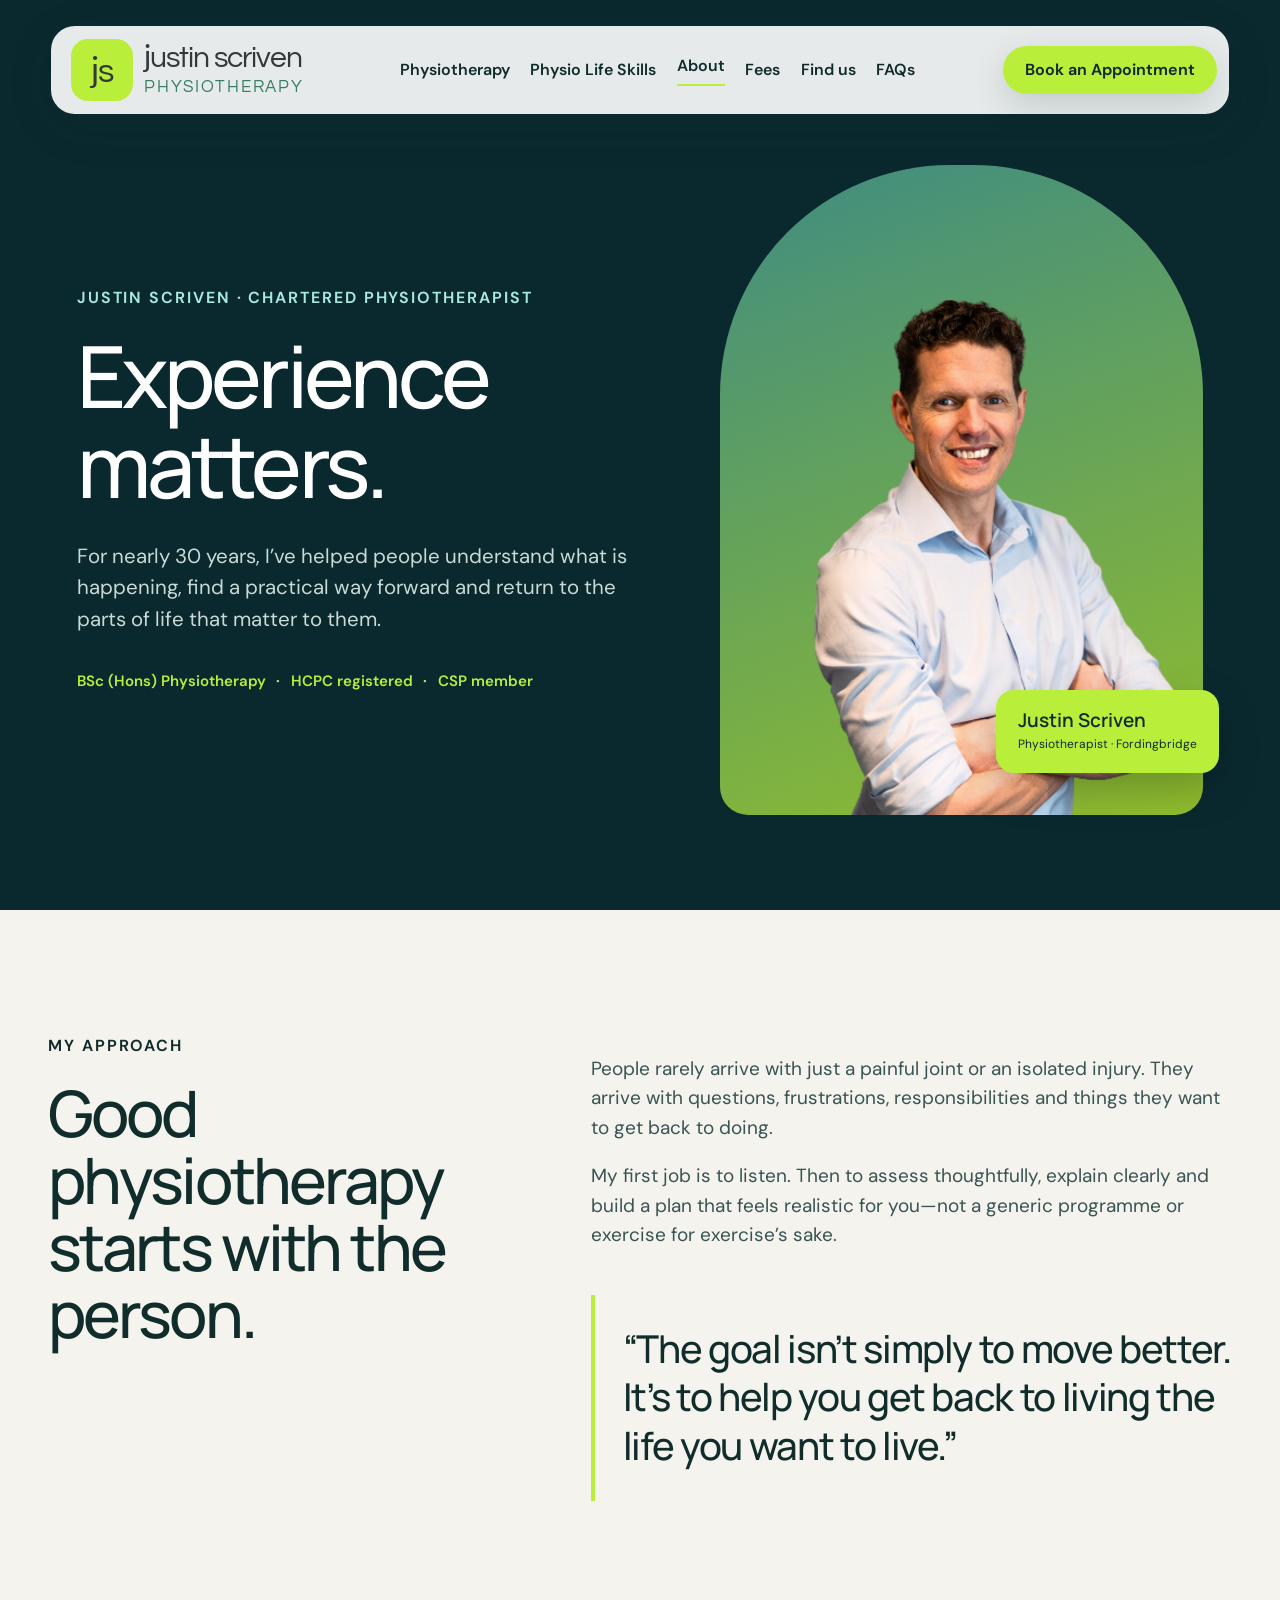
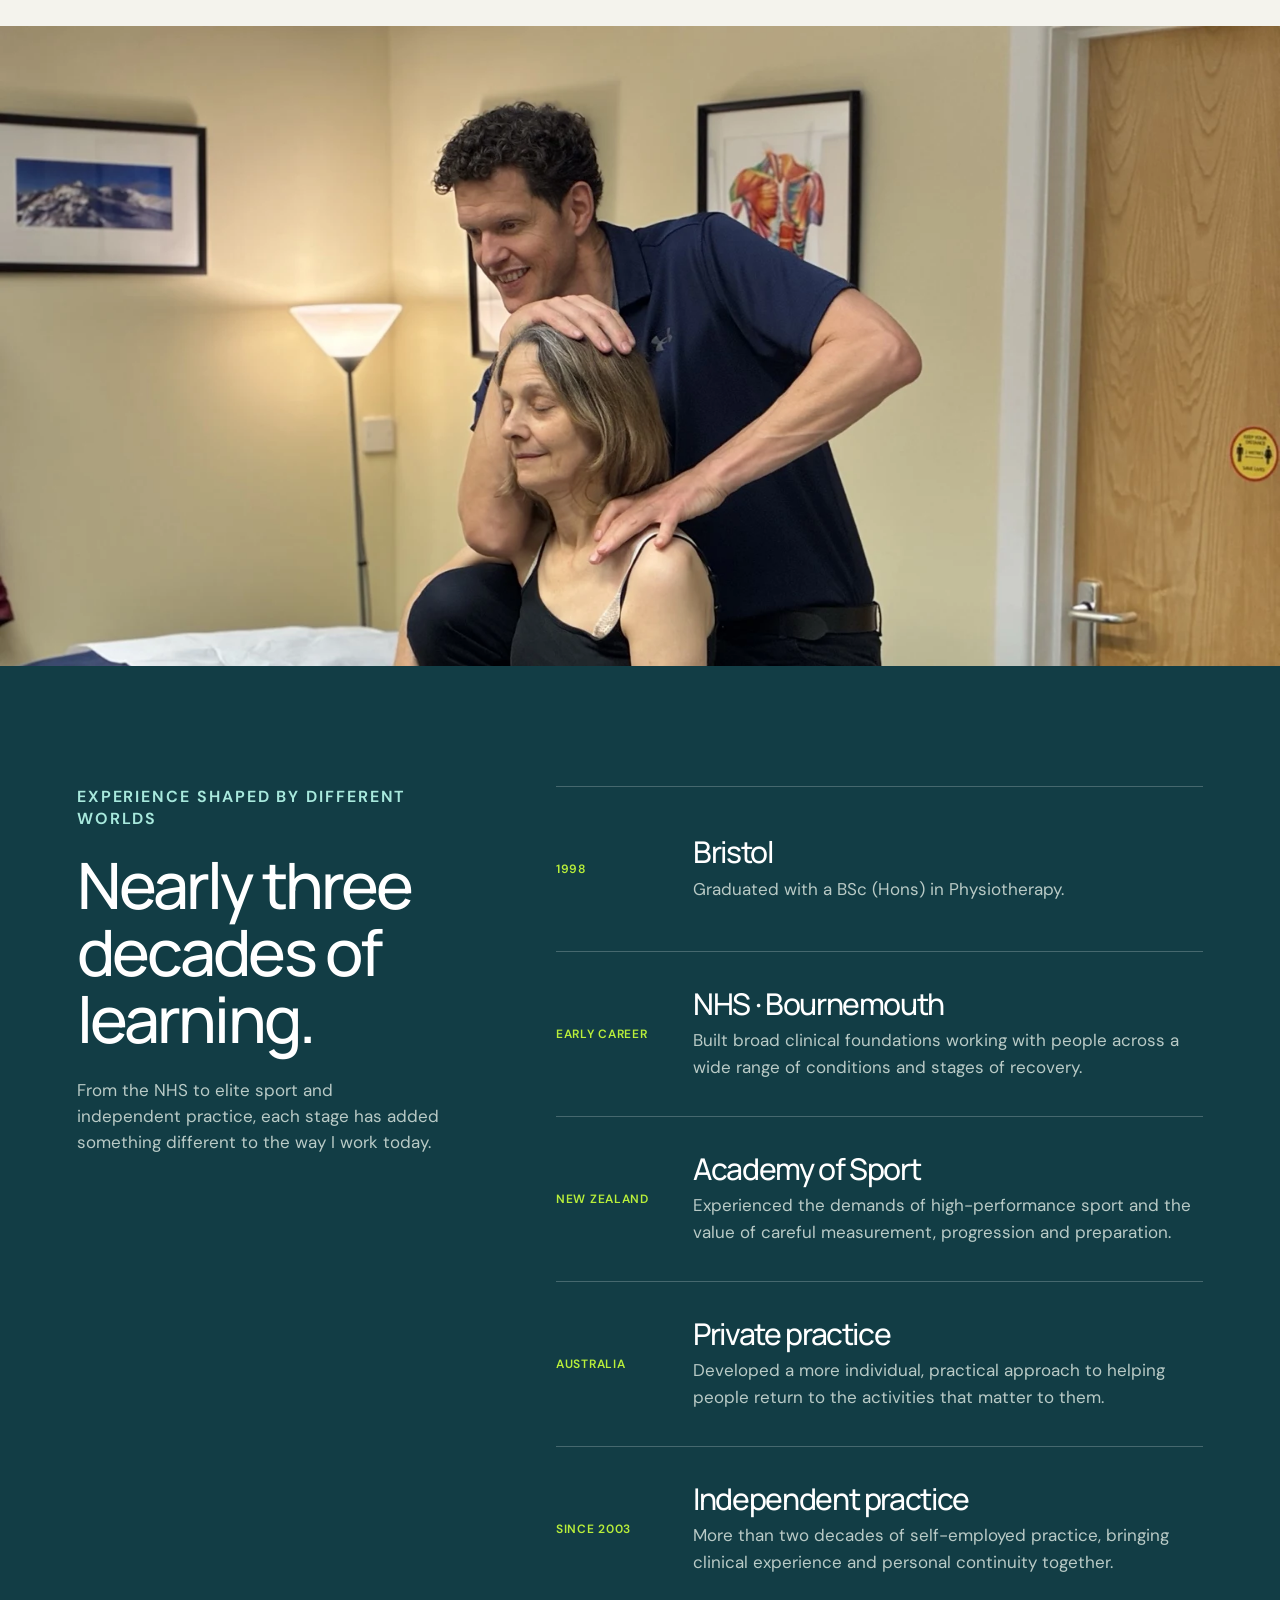
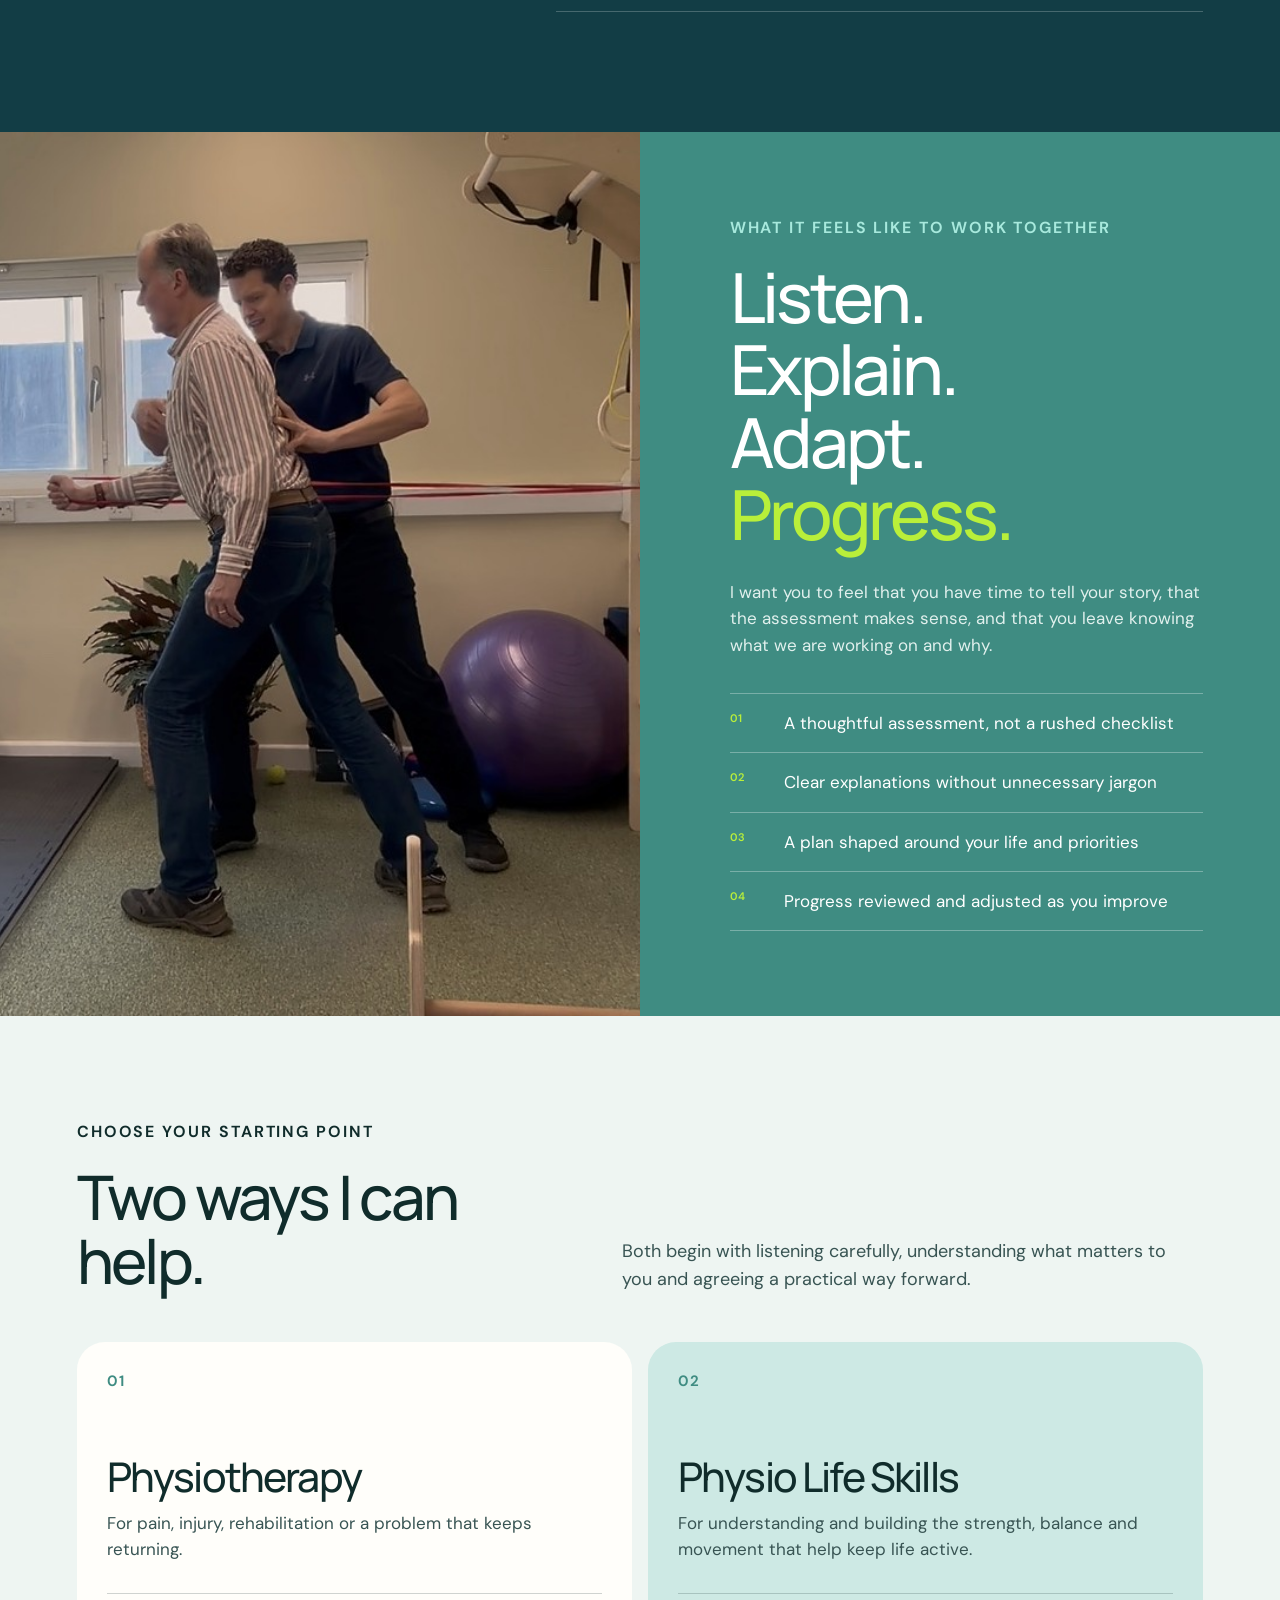
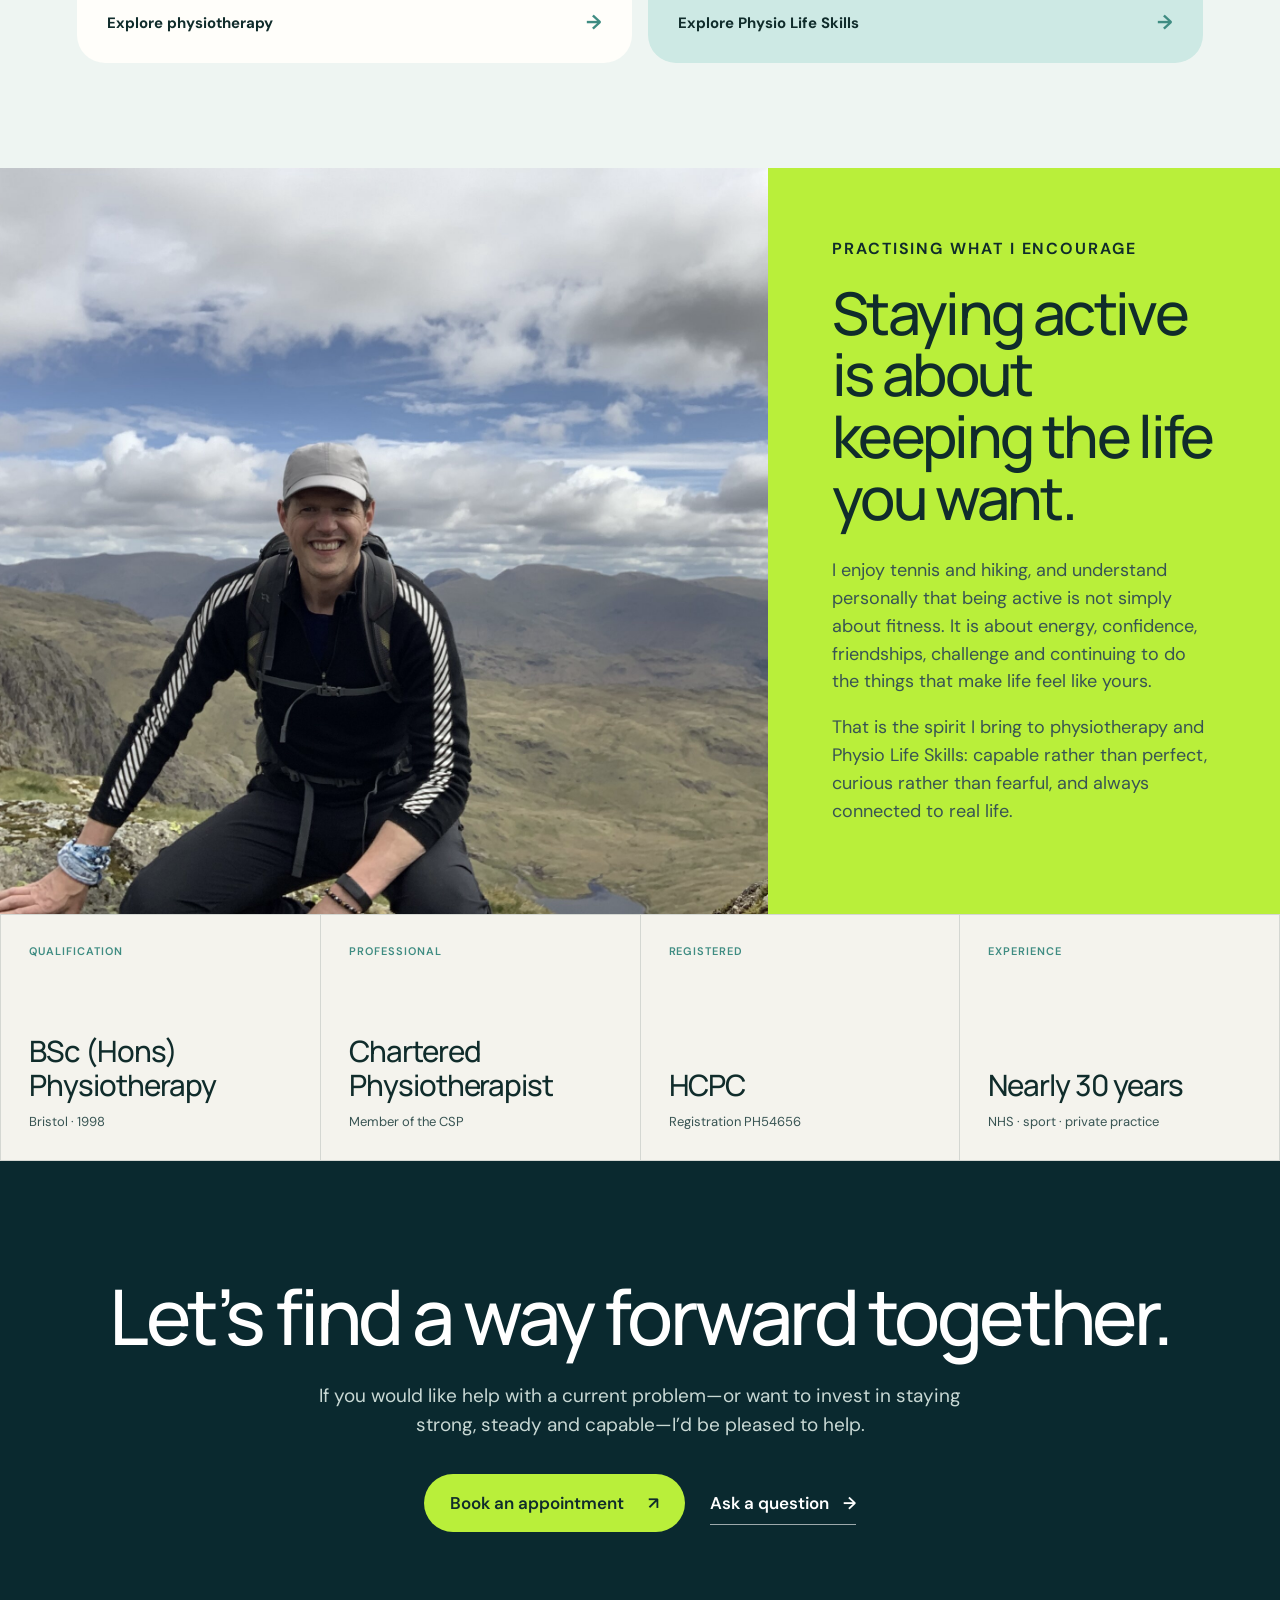
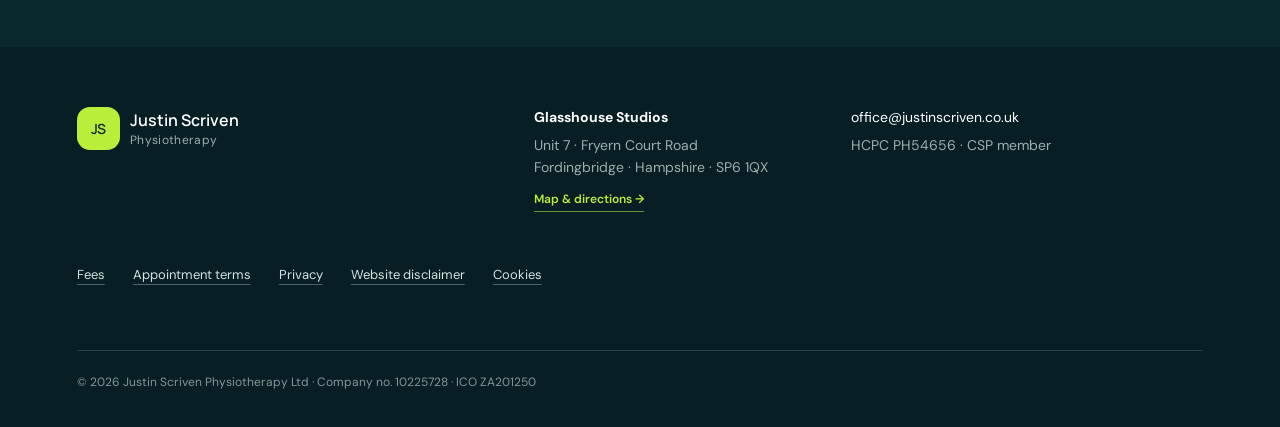
==== about.html @ 8c46541b "Import latest Justin Scriven Physiotherapy website" ====
<!doctype html>
<html lang="en-GB">
<head>
  <meta charset="utf-8">
  <meta name="viewport" content="width=device-width, initial-scale=1">
  <meta name="description" content="Meet Justin Scriven, Chartered Physiotherapist in Fordingbridge. Nearly 30 years of experience across the NHS, elite sport and private practice.">
  <title>About Justin | Justin Scriven Physiotherapy</title>
  <link rel="preconnect" href="https://fonts.googleapis.com">
  <link rel="preconnect" href="https://fonts.gstatic.com" crossorigin>
  <link href="https://fonts.googleapis.com/css2?family=DM+Sans:wght@400;500;600&family=Manrope:wght@400;500;600&display=swap" rel="stylesheet">
  <link rel="stylesheet" href="styles.css">
<link href="https://fonts.googleapis.com/css2?family=Questrial&display=swap" rel="stylesheet">
<link href="https://fonts.googleapis.com/css2?family=Lato:wght@400&display=swap" rel="stylesheet">
</head>
<body class="inner-page about-page">
  <a class="skip" href="#main">Skip to main content</a>

  <header class="site-header">
    <nav class="nav-shell" aria-label="Main navigation">
      <a class="brand" href="index.html" aria-label="Justin Scriven Physiotherapy home">
        <span class="brand-mark" aria-hidden="true"><span class="brand-initials"><span class="brand-hook-j">j</span>s</span></span>
        <span><strong><span class="brand-hook-j">j</span>ustin scriven</strong><small>PHYSIOTHERAPY</small></span>
      </a>
      <a class="compact-book" href="https://justin-scriven-physiotherapy-limited.uk1.cliniko.com/bookings#service" target="_blank" rel="noopener">Book</a>
      <button class="menu-button" aria-expanded="false" aria-controls="main-menu">Menu</button>
      <div class="nav-links" id="main-menu">
        <a href="physiotherapy.html">Physiotherapy</a>
        <a href="physio-life-skills.html">Physio Life Skills</a>
        <a class="active" href="about.html" aria-current="page">About</a>
        <a href="fees.html">Fees</a>
        <a href="directions.html">Find us</a>
        <a href="faqs.html">FAQs</a>
      </div>
      <a class="header-book" href="https://justin-scriven-physiotherapy-limited.uk1.cliniko.com/bookings#service" target="_blank" rel="noopener">Book an Appointment</a>
    </nav>
  </header>

  <main id="main">
    <section class="about-hero">
      <div class="about-hero-copy">
        <p class="eyebrow light">Justin Scriven · Chartered Physiotherapist</p>
        <h1>Experience matters.</h1>
        <p class="intro">For nearly 30 years, I’ve helped people understand what is happening, find a practical way forward and return to the parts of life that matter to them.</p>
        <div class="about-hero-facts" aria-label="Professional credentials">
          <span>BSc (Hons) Physiotherapy</span>
          <span><b aria-hidden="true">·</b> HCPC registered</span>
          <span><b aria-hidden="true">·</b> CSP member</span>
        </div>
      </div>
      <figure class="about-portrait">
        <img src="assets/justin.png" alt="Justin Scriven, Chartered Physiotherapist">
        <figcaption><strong>Justin Scriven</strong><span>Physiotherapist · Fordingbridge</span></figcaption>
      </figure>
    </section>

    <section class="about-belief">
      <div>
        <p class="eyebrow">My approach</p>
        <h2>Good physiotherapy starts with the person.</h2>
      </div>
      <div class="about-belief-copy">
        <p>People rarely arrive with just a painful joint or an isolated injury. They arrive with questions, frustrations, responsibilities and things they want to get back to doing.</p>
        <p>My first job is to listen. Then to assess thoughtfully, explain clearly and build a plan that feels realistic for you—not a generic programme or exercise for exercise’s sake.</p>
        <blockquote>“The goal isn’t simply to move better. It’s to help you get back to living the life you want to live.”</blockquote>
      </div>
    </section>

    <figure class="about-assessment-photo">
      <picture>
        <source media="(max-width: 700px)" srcset="assets/about-neck-assessment.webp" width="1536" height="1152">
        <img src="assets/about-neck-assessment.webp" width="1536" height="1152" loading="lazy" alt="Justin assessing a seated patient’s neck and shoulder">
      </picture>
    </figure>

    <section class="career-section" aria-labelledby="career-heading">
      <div class="career-heading">
        <p class="eyebrow light">Experience shaped by different worlds</p>
        <h2 id="career-heading">Nearly three decades of learning.</h2>
        <p>From the NHS to elite sport and independent practice, each stage has added something different to the way I work today.</p>
      </div>
      <ol class="career-timeline">
        <li><span>1998</span><div><h3>Bristol</h3><p>Graduated with a BSc (Hons) in Physiotherapy.</p></div></li>
        <li><span>Early career</span><div><h3>NHS · Bournemouth</h3><p>Built broad clinical foundations working with people across a wide range of conditions and stages of recovery.</p></div></li>
        <li><span>New Zealand</span><div><h3>Academy of Sport</h3><p>Experienced the demands of high-performance sport and the value of careful measurement, progression and preparation.</p></div></li>
        <li><span>Australia</span><div><h3>Private practice</h3><p>Developed a more individual, practical approach to helping people return to the activities that matter to them.</p></div></li>
        <li><span>Since 2003</span><div><h3>Independent practice</h3><p>More than two decades of self-employed practice, bringing clinical experience and personal continuity together.</p></div></li>
      </ol>
    </section>

    <section class="about-working">
      <figure><img src="assets/about-guided-rehabilitation.jpg" width="740" height="750" alt="Justin guiding a patient through a resistance band exercise in the clinic" loading="lazy"></figure>
      <div class="about-working-copy">
        <p class="eyebrow light">What it feels like to work together</p>
        <h2>Listen.<br>Explain.<br>Adapt.<br><em>Progress.</em></h2>
        <p>I want you to feel that you have time to tell your story, that the assessment makes sense, and that you leave knowing what we are working on and why.</p>
        <ul>
          <li><span>01</span>A thoughtful assessment, not a rushed checklist</li>
          <li><span>02</span>Clear explanations without unnecessary jargon</li>
          <li><span>03</span>A plan shaped around your life and priorities</li>
          <li><span>04</span>Progress reviewed and adjusted as you improve</li>
        </ul>
      </div>
    </section>

    <section class="about-services" aria-labelledby="about-services-heading">
      <div class="about-services-heading">
        <p class="eyebrow">Choose your starting point</p>
        <h2 id="about-services-heading">Two ways I can help.</h2>
        <p>Both begin with listening carefully, understanding what matters to you and agreeing a practical way forward.</p>
      </div>
      <div class="about-service-grid">
        <a class="about-service-card about-service-physio" href="physiotherapy.html">
          <span class="about-service-number">01</span>
          <div>
            <h3>Physiotherapy</h3>
            <p>For pain, injury, rehabilitation or a problem that keeps returning.</p>
          </div>
          <strong>Explore physiotherapy <span>→</span></strong>
        </a>
        <a class="about-service-card about-service-life" href="physio-life-skills.html">
          <span class="about-service-number">02</span>
          <div>
            <h3>Physio Life Skills</h3>
            <p>For understanding and building the strength, balance and movement that help keep life active.</p>
          </div>
          <strong>Explore Physio Life Skills <span>→</span></strong>
        </a>
      </div>
    </section>


    <section class="about-active">
      <figure>
        <img src="assets/justin-hiking.jpg" alt="Justin Scriven smiling during a mountain walk" loading="lazy">
      </figure>
      <div class="about-active-copy">
        <p class="eyebrow">Practising what I encourage</p>
        <h2>Staying active is about keeping the life you want.</h2>
        <p>I enjoy tennis and hiking, and understand personally that being active is not simply about fitness. It is about energy, confidence, friendships, challenge and continuing to do the things that make life feel like yours.</p>
        <p>That is the spirit I bring to physiotherapy and Physio Life Skills: capable rather than perfect, curious rather than fearful, and always connected to real life.</p>
      </div>
    </section>

    <section class="about-credentials" aria-label="Professional information">
      <div><span>Qualification</span><strong>BSc (Hons) Physiotherapy</strong><small>Bristol · 1998</small></div>
      <div><span>Professional</span><strong>Chartered Physiotherapist</strong><small>Member of the CSP</small></div>
      <div><span>Registered</span><strong>HCPC</strong><small>Registration PH54656</small></div>
      <div><span>Experience</span><strong>Nearly 30 years</strong><small>NHS · sport · private practice</small></div>
    </section>

    <section class="about-contact">
      <h2>Let’s find a way forward together.</h2>
      <p>If you would like help with a current problem—or want to invest in staying strong, steady and capable—I’d be pleased to help.</p>
      <div>
        <a class="button button-bright" href="https://justin-scriven-physiotherapy-limited.uk1.cliniko.com/bookings#service" target="_blank" rel="noopener">Book an appointment <span>↗</span></a>
        <a class="text-link light-link" href="mailto:office@justinscriven.co.uk?subject=Enquiry%20for%20Justin">Ask a question <span>→</span></a>
      </div>
    </section>
  </main>

  <footer>
    <a class="brand footer-brand" href="index.html"><span class="brand-mark">JS</span><span><strong>Justin Scriven</strong><small>Physiotherapy</small></span></a>
    <a class="footer-location" href="directions.html"><strong>Glasshouse Studios</strong><span>Unit 7 · Fryern Court Road<br>Fordingbridge · Hampshire · SP6 1QX</span><small>Map &amp; directions →</small></a>
    <div><a href="mailto:office@justinscriven.co.uk">office@justinscriven.co.uk</a><span>HCPC PH54656 · CSP member</span></div>
    <div class="footer-legal"><a href="fees.html">Fees</a><a href="legal.html#appointments">Appointment terms</a><a href="legal.html#privacy">Privacy</a><a href="legal.html#disclaimer">Website disclaimer</a><a href="legal.html#cookies">Cookies</a></div>
    <p>© 2026 Justin Scriven Physiotherapy Ltd · Company no. 10225728 · ICO ZA201250</p>
  </footer>

  <script src="script.js"></script>
</body>
</html>
---- styles.css ----
:root {
  --ink: #102c2b;
  --ink-soft: #385453;
  --navy: #123d45;
  --navy-deep: #0a292f;
  --paper: #f4f3ed;
  --white: #fffefa;
  --line: rgba(16,44,43,.14);
  --lime: #b9ef3a;
  --aqua: #a8e9dd;
  --blue: #93bddd;
  --orange: #f2a878;
  --radius: 30px;
}

/* Physio Life Skills profile */
.profile-feature{margin-top:clamp(3rem,7vw,6rem);padding:clamp(2rem,5vw,5rem);background:linear-gradient(135deg,#edf8f6 0%,#dcefeb 100%);display:grid;grid-template-columns:minmax(0,1.05fr) minmax(320px,.75fr);gap:clamp(2.5rem,7vw,7rem);align-items:center;overflow:hidden}.profile-feature-copy h3{font-family:Manrope,sans-serif;font-size:clamp(2.1rem,4.5vw,4rem);line-height:1.04;letter-spacing:-.045em;margin:.45rem 0 1.3rem;color:#173f47}.profile-feature-copy>p:not(.eyebrow){font-size:1.12rem;line-height:1.65;max-width:39rem}.profile-feature-facts{display:flex;flex-wrap:wrap;gap:.6rem;margin:1.6rem 0 .35rem}.profile-feature-facts span{font-size:.82rem;font-weight:600;color:#236965;background:rgba(255,255,255,.72);border:1px solid rgba(35,105,101,.2);border-radius:999px;padding:.5rem .75rem}.profile-feature .button{margin-top:1.3rem;background:#173f47;color:#fff}.sample-profile-wrap{position:relative;padding:1rem 1.5rem 2rem}.sample-profile-wrap:before{content:"";position:absolute;inset:8% -18% 10% 2%;background:#7cc6bf;border-radius:50%;opacity:.22;transform:rotate(-12deg)}.sample-profile{position:relative;background:#fff;box-shadow:0 25px 55px rgba(21,63,71,.2);padding:clamp(1.5rem,4vw,2.5rem);transform:rotate(2.25deg);border-top:8px solid #238b86;max-width:420px;margin:auto}.sample-profile header{display:flex;justify-content:space-between;align-items:center;color:#237872;font-size:.75rem;font-weight:600;letter-spacing:.08em;text-transform:uppercase}.sample-profile header small{background:#edf6f4;padding:.4rem .55rem;letter-spacing:.04em}.sample-name{font-family:Manrope,sans-serif;font-size:1rem!important;color:#de8c33;margin:2.3rem 0 .15rem!important;font-style:italic}.sample-profile h4{font-family:Manrope,sans-serif;color:#173f47;font-size:clamp(1.9rem,3.4vw,2.75rem);line-height:1.05;letter-spacing:-.04em;margin:0 0 2.2rem}.sample-scores{display:grid;gap:1.05rem}.sample-scores>div{display:grid;grid-template-columns:78px 1fr 34px;align-items:center;gap:.75rem;font-size:.84rem;color:#355e64}.sample-scores i{display:block;height:8px;background:#e1ebe9}.sample-scores b{display:block;height:100%;background:#2a8e89}.sample-scores strong{text-align:right}.sample-profile footer{border-top:1px solid #d5e1df;margin-top:2.2rem;padding-top:1.25rem;display:flex;justify-content:space-between;align-items:end;gap:1rem}.sample-profile footer small{color:#61777b}.sample-profile footer strong{font-family:Manrope,sans-serif;color:#21827e;font-size:1.5rem}.sample-profile-caption{position:relative;display:block;text-align:center;font-size:.78rem;color:#4d7074;margin-top:1.5rem}
.profile-page{margin:0;background:#f6f5f0;color:#173f47;font-family:"DM Sans",sans-serif;min-height:100vh}.profile-header{min-height:82px;padding:0 clamp(1rem,4vw,4rem);display:flex;align-items:center;justify-content:space-between;border-bottom:1px solid rgba(23,63,71,.15);background:#fff}.profile-exit{color:#365f65;text-decoration:none;font-weight:600}.profile-shell{width:min(1040px,calc(100% - 2rem));margin:clamp(1.5rem,5vw,4.5rem) auto}.profile-panel{display:none;min-height:620px;background:#fff;padding:clamp(1.5rem,5vw,4.75rem);box-shadow:0 18px 55px rgba(18,59,66,.09);border-radius:2px}.profile-panel.is-active{display:block}.profile-panel h1,.profile-panel h2{font-family:Manrope,sans-serif;font-weight:500;letter-spacing:-.035em;line-height:1.12;max-width:850px}.profile-panel h1{font-size:clamp(2.2rem,5vw,4.6rem);margin:.6rem 0 1.5rem}.profile-panel h2{font-size:clamp(1.8rem,4vw,3.15rem);margin:.6rem 0 1.5rem}.profile-panel p{font-size:1.08rem;line-height:1.7;max-width:760px}.profile-lead{font-size:clamp(1.12rem,2vw,1.4rem)!important}.profile-domain-row{display:flex;flex-wrap:wrap;gap:.65rem;margin:2rem 0}.profile-domain-row span{background:#e3f2f0;color:#166c69;padding:.65rem 1rem;border-radius:999px;font-weight:600}.profile-primary,.profile-secondary,.profile-back,.profile-restart{font:inherit;border:0;cursor:pointer;text-decoration:none;display:inline-flex;align-items:center;justify-content:center;gap:1rem}.profile-primary{background:#1f8582;color:#fff;padding:1rem 1.3rem;font-weight:600;margin-top:1.4rem}.profile-primary:hover,.profile-primary:focus{background:#145f5d}.profile-panel>small{display:block;margin-top:.9rem;color:#567278}.profile-kicker{font-size:.82rem!important;letter-spacing:.12em;text-transform:uppercase;font-weight:600;color:#27817f}.profile-actions{display:flex;gap:1rem;align-items:center;margin-top:1.25rem}.profile-back,.profile-restart{background:transparent;color:#24575f;text-decoration:underline;padding:.75rem 0}.profile-note{font-size:.86rem!important;color:#5a7074}.safety-options{display:grid;gap:.75rem;margin:2rem 0;max-width:850px}.safety-options label,.consent-line{display:flex!important;gap:.8rem;align-items:flex-start;padding:1rem;border:1px solid #b9ccca;background:#fbfdfd;cursor:pointer}.safety-options input,.consent-line input{width:1.25rem;height:1.25rem;flex:0 0 auto;accent-color:#1f8582}.safety-options.needs-choice{outline:3px solid #bd4d4d;outline-offset:4px}.profile-progress{margin-bottom:clamp(2rem,6vw,5rem);color:#426970}.profile-progress>div{height:5px;background:#dbe8e6;margin-top:.65rem}.profile-progress i{display:block;height:100%;background:#238c88;transition:width .25s ease}.answer-list{display:grid;grid-template-columns:repeat(3,1fr);gap:1rem;margin:2.4rem 0}.answer-list button{min-height:125px;border:1px solid #9bbfbc;background:#edf7f5;color:#173f47;padding:1.25rem;font:600 1.02rem/1.4 "DM Sans",sans-serif;cursor:pointer;text-align:left}.answer-list button:hover,.answer-list button:focus,.answer-list button.selected{background:#1f8582;color:#fff}.answer-list button span{display:block;font-size:.75rem;letter-spacing:.12em;margin-bottom:.7rem;opacity:.7}.profile-form{max-width:680px}.profile-form>label:not(.consent-line){display:grid;gap:.45rem;font-weight:600;margin:1.15rem 0}.profile-form input:not([type="checkbox"]){font:inherit;padding:.9rem;border:1px solid #91aaa8;background:#fff;min-height:48px}.consent-line{font-weight:400;margin:1.4rem 0}.consent-line em{display:block;color:#5b7074}.result-panel h1 em{color:#1d817e;font-style:normal}.profile-bars{display:grid;grid-template-columns:repeat(3,1fr);gap:1rem;margin:2.5rem 0}.profile-bars>div{border:1px solid #c3d4d2;padding:1.25rem}.profile-bars header{display:flex;justify-content:space-between;gap:1rem}.score-track{height:9px;background:#dfe9e7;margin:1rem 0}.score-track i{height:100%;display:block;background:#218783}.profile-bars small{color:#536d72}.result-recommendation{background:#153f47;color:#fff;padding:clamp(1.5rem,4vw,3rem);margin:2.5rem 0}.result-recommendation .profile-kicker{color:#83d1ca}.result-recommendation h2{margin:.4rem 0 1rem}.result-actions{display:flex;flex-wrap:wrap;gap:1rem}.profile-secondary{color:#fff;border:1px solid #8bc2bd;padding:1rem 1.3rem;margin-top:1.4rem}.secondary-result{border-left:5px solid #e1a436;background:#fff8e9;padding:1.4rem 1.6rem;margin:2rem 0}.secondary-result h3{font-size:1.6rem;margin:.35rem 0}.profile-followup{display:grid;grid-template-columns:1fr 1fr;gap:1px;margin:2.5rem 0;background:#b9d0cd;border:1px solid #b9d0cd}.profile-followup>div{padding:clamp(1.5rem,4vw,3rem);background:#f4f8f7}.profile-followup .profile-email-choice{background:#e3f2f0}.profile-followup h2{font-size:clamp(1.7rem,3vw,2.5rem);margin:.35rem 0 1rem}.profile-followup p{font-size:1rem}.profile-followup small{display:block;margin-top:.8rem;color:#536d72}.profile-followup .profile-primary{width:auto}.profile-method{border-top:1px solid #c7d5d3;border-bottom:1px solid #c7d5d3;padding:1.1rem 0;margin:2.5rem 0}.profile-method summary{font-weight:600;cursor:pointer;font-size:1.05rem}.profile-disclaimer{font-size:.88rem!important;color:#5b6f72}.profile-footer{display:flex;justify-content:center;flex-wrap:wrap;gap:1.5rem;padding:1.5rem;color:#536d72}.profile-footer a{color:inherit}
.profile-book-wrap{padding:0 0 1rem}.profile-book-wrap:before{inset:14% -10% 2% 4%;opacity:.18}.profile-book-mockup{position:relative;display:block;width:min(118%,720px);max-width:none;height:auto;margin-left:-10%;filter:drop-shadow(0 28px 28px rgba(21,63,71,.17))}.profile-book-wrap .sample-profile-caption{margin-top:-.5rem}
@media(hover:none),(pointer:coarse){.answer-list button:hover:not(.selected),.answer-list button:focus:not(:focus-visible):not(.selected){background:#edf7f5;color:#173f47}}
@media(max-width:760px){.profile-feature{grid-template-columns:1fr;padding:2rem 1.25rem;gap:2rem}.sample-profile-wrap{padding:.5rem .6rem 1.5rem}.profile-book-mockup{width:112%;margin-left:-6%}.profile-panel{min-height:calc(100vh - 140px);padding:1.4rem}.answer-list,.profile-bars,.profile-followup{grid-template-columns:1fr}.answer-list button{min-height:92px}.profile-header .brand small{display:none}.profile-actions{justify-content:space-between}.result-actions{display:grid}.profile-primary,.profile-secondary{width:100%;box-sizing:border-box}.result-recommendation .profile-primary{width:auto}.profile-panel h1{font-size:2.35rem}}
@media print{.profile-header,.profile-footer,.profile-email-choice,.profile-restart,.profile-method,.result-actions{display:none!important}.profile-page,.profile-panel,.profile-followup>div{background:#fff}.profile-shell{width:100%;margin:0}.profile-panel{display:none;box-shadow:none;padding:0;min-height:0}.profile-panel.result-panel{display:block}.result-recommendation{background:#fff;color:#173f47;border:1px solid #8aa6a2}.profile-followup{display:none}.profile-bars{break-inside:avoid}}

* { box-sizing: border-box; }
html { scroll-behavior: smooth; scroll-padding-top: 120px; }
body { margin: 0; background: var(--paper); color: var(--ink); font-family: "DM Sans", sans-serif; font-size: 17px; line-height: 1.55; }
a { color: inherit; text-decoration: none; }
img { display: block; max-width: 100%; }
.skip { position: fixed; z-index: 100; left: 1rem; top: -5rem; background: #fff; padding: .8rem 1rem; border-radius: 10px; }
.skip:focus { top: 1rem; }

.site-header { position: fixed; z-index: 20; top: 0; left: 0; width: 100%; padding: 26px 4vw; transition: padding .28s ease; }
.nav-shell { max-width: 1180px; margin: auto; min-height: 72px; padding: 10px 12px 10px 20px; display: flex; align-items: center; justify-content: space-between; border-radius: 24px; background: rgba(255,255,255,.9); box-shadow: 0 12px 50px rgba(17,53,52,.09); backdrop-filter: blur(18px); transition: min-height .28s ease, padding .28s ease, border-radius .28s ease, box-shadow .28s ease; }
.brand { display: inline-flex; align-items: center; gap: 10px; line-height: 1.05; }
.brand-mark { width: 43px; height: 43px; display: grid; place-items: center; flex: 0 0 auto; border-radius: 13px; background: var(--lime); font: 600 14px/1 "Manrope", sans-serif; letter-spacing: -.02em; transition: width .28s ease, height .28s ease, border-radius .28s ease, font-size .28s ease; }
.brand strong, .brand small { display: block; }
.brand strong { font: 600 16px/1.2 "Manrope", sans-serif; transition: font-size .28s ease; }
.brand small { margin-top: 3px; color: var(--ink-soft); font-size: 12px; letter-spacing: .03em; transition: font-size .28s ease, margin .28s ease; }
.site-header .brand strong { font-size: 21px; line-height: 1.14; }
.site-header .brand small { margin-top: 4px; font-size: 15px; letter-spacing: .02em; }
.nav-links { display: flex; align-items: center; gap: 32px; font-size: 16px; font-weight: 600; transition: gap .28s ease, font-size .28s ease; }
.nav-links a:not(.button) { transition: opacity .2s; }
.nav-links a:not(.button):hover { opacity: .6; }
.nav-links a.active { padding-bottom: 5px; border-bottom: 2px solid var(--lime); }
.compact-book { display: none; }
.header-book { min-height: 56px; width: max-content; display: flex; align-items: center; justify-content: center; margin: 12px max(0px,calc((100% - 1180px)/2)) 0 auto; padding: 0 30px; border-radius: 99px; background: var(--lime); color: var(--ink); box-shadow: 0 12px 34px rgba(17,53,52,.16); font-size: 16px; font-weight: 650; transition: transform .2s, background .2s; }
.header-book:hover { background: #cef978; transform: translateY(-2px); }
.header-book:focus-visible { outline: 3px solid var(--navy); outline-offset: 3px; }
.menu-button { display: none; border: 0; background: transparent; color: var(--ink); font: 600 15px/1 "DM Sans", sans-serif; }
.site-header.is-compact { padding: 12px 4vw; pointer-events: none; }
.site-header.is-compact .nav-shell { min-height: 48px; padding: 0; justify-content: flex-end; gap: 10px; background: transparent; box-shadow: none; backdrop-filter: none; }
.site-header.is-compact .brand { display: none; }
.site-header.is-compact .header-book { display: none; }
.site-header.is-compact .compact-book { min-height: 48px; display: inline-flex; align-items: center; justify-content: center; padding: 0 23px; border-radius: 99px; background: var(--lime); color: var(--ink); box-shadow: 0 9px 28px rgba(17,53,52,.16); font-size: 15px; font-weight: 650; pointer-events: auto; transition: transform .2s, background .2s; }
.site-header.is-compact .compact-book:hover { background: #cef978; transform: translateY(-2px); }
.site-header.is-compact .compact-book:focus-visible,.site-header.is-compact .menu-button:focus-visible { outline: 3px solid var(--navy); outline-offset: 3px; }
.site-header.is-compact .menu-button { display: block; pointer-events: auto; min-width: 76px; padding: 14px 20px; border-radius: 99px; background: white; box-shadow: 0 9px 28px rgba(17,53,52,.16); }
.site-header.is-compact .nav-links { display: none; position: fixed; top: 72px; right: 4vw; width: min(360px,calc(100vw - 32px)); padding: 24px; flex-direction: column; align-items: stretch; gap: 18px; border-radius: 20px; background: white; box-shadow: 0 18px 50px rgba(16,44,43,.18); font-size: 16px; pointer-events: auto; }
.site-header.is-compact .nav-links.open { display: flex; }

.button { display: inline-flex; align-items: center; justify-content: center; gap: 24px; min-height: 58px; padding: 0 26px; border-radius: 99px; background: var(--ink); color: white; font-weight: 600; transition: transform .2s, background .2s; }
.button:hover { transform: translateY(-2px); background: #061d1c; }

.hero { min-height: 850px; position: relative; overflow: hidden; display: grid; grid-template-columns: minmax(0,1.1fr) minmax(400px,.9fr); align-items: center; gap: 3vw; padding: 150px max(6vw, calc((100vw - 1240px)/2)) 100px; background: linear-gradient(140deg,#eeece4 0%,#f8f7f1 56%,#dae7e3 100%); }
.hero::before { content: ""; position: absolute; width: 520px; height: 520px; border-radius: 50%; background: rgba(185,239,58,.23); filter: blur(8px); left: -250px; bottom: -320px; }
.hero-copy { position: relative; z-index: 2; max-width: 680px; }
.eyebrow { margin: 0 0 22px; text-transform: uppercase; letter-spacing: .12em; font-size: clamp(16px,1.1vw,18px); font-weight: 650; line-height: 1.35; }
.eyebrow.light { color: var(--aqua); }
h1,h2,h3 { font-family: "Manrope", sans-serif; font-weight: 500; letter-spacing: -.045em; line-height: 1.05; }
h1 { margin: 0; font-size: clamp(58px, 6.4vw, 94px); }
h1 em, h2 em { color: #547e52; font-style: normal; }
.hero-long-line { display: block; margin-top: .08em; font-size: clamp(38px,4.2vw,60px); white-space: nowrap; }
.hero-highlight { display: block; margin-top: .04em; color: #547e52; font-size: clamp(50px,5.6vw,82px); white-space: nowrap; }
.intro { max-width: 590px; margin: 30px 0 34px; color: var(--ink-soft); font-size: clamp(18px,1.6vw,22px); }
.hero-actions { display: flex; align-items: center; gap: 30px; flex-wrap: wrap; }
.hero-reassurance { margin: 17px 0 0; color: var(--ink-soft); font-size: 14px; letter-spacing: .01em; }
.text-link { font-weight: 600; border-bottom: 1px solid var(--ink); padding: 8px 0; }
.text-link span { margin-left: 10px; }
.hero-visual { align-self: stretch; position: relative; display: flex; align-items: flex-end; justify-content: center; min-height: 620px; }
.hero-visual::after { content: ""; position: absolute; left: 4%; right: 4%; bottom: 3%; height: 65%; border-radius: 48% 48% 22% 22%; background: var(--navy); }
.hero-visual img { position: relative; z-index: 2; width: min(100%, 620px); filter: drop-shadow(0 20px 32px rgba(9,31,34,.16)); }
.orbit { position: absolute; z-index: 1; border: 1px solid rgba(16,44,43,.22); border-radius: 50%; }
.orbit-one { width: 520px; height: 520px; top: 18%; right: -8%; }
.orbit-two { width: 340px; height: 340px; top: 30%; left: 0; }
.experience-card { position: absolute; z-index: 4; right: -12px; bottom: 13%; min-width: 270px; padding: 17px 22px; display: flex; align-items: baseline; gap: 11px; border-radius: 16px; background: var(--lime); }
.experience-card strong { flex: 0 0 auto; font: 600 27px/1 "Manrope",sans-serif; letter-spacing: -.05em; }
.experience-card span { flex: 0 0 auto; font-size: 15px; white-space: nowrap; }
.hero-foot { position: absolute; left: max(6vw, calc((100vw - 1240px)/2)); right: max(6vw, calc((100vw - 1240px)/2)); bottom: 28px; display: flex; justify-content: space-between; padding-top: 16px; border-top: 1px solid var(--line); color: var(--ink-soft); font-size: clamp(14px,1vw,15px); text-transform: uppercase; letter-spacing: .06em; }

.recovery-path { position: relative; overflow: hidden; padding: 115px max(6vw,calc((100vw - 1240px)/2)) 130px; background: linear-gradient(135deg,#246d67 0%,#398f84 58%,#68b7a9 100%); }
.recovery-path::before { content: ""; position: absolute; top: -210px; right: -170px; width: 520px; height: 520px; border: 1px solid rgba(255,255,255,.16); border-radius: 50%; box-shadow: 0 0 0 80px rgba(255,255,255,.035),0 0 0 160px rgba(255,255,255,.025); pointer-events: none; }
.recovery-path-intro { display: grid; grid-template-columns: minmax(0,1.65fr) minmax(320px,.8fr); column-gap: clamp(60px,8vw,125px); row-gap: 22px; align-items: end; margin-bottom: 62px; }
.recovery-path-intro .eyebrow { grid-column: 1; margin: 0; color: rgba(255,255,255,.8); white-space: nowrap; }
.recovery-path-intro h2 { grid-column: 1; margin: 0; color: white; font-size: clamp(42px,3.2vw,48px); font-weight: 600; line-height: 1; letter-spacing: -.04em; white-space: nowrap; }
.recovery-path-intro h2 em { color: var(--lime); }
.recovery-path-intro > p:last-child { grid-column: 2; grid-row: 2; margin: 0; color: rgba(255,255,255,.88); font-size: 18px; }
.recovery-path-grid { position: relative; z-index: 1; display: grid; grid-template-columns: repeat(3,1fr); gap: 18px; margin: 0; padding: 0; overflow: visible; background: transparent; list-style: none; }
.recovery-path-grid li { position: relative; min-height: 350px; display: flex; flex-direction: column; padding: 32px; overflow: visible; border: 1px solid rgba(16,44,43,.16); border-radius: 26px; background: #fffefa; box-shadow: 0 22px 52px rgba(7,43,40,.18); }
.recovery-path-grid li:nth-child(2) { background: #e2f2ed; }
.recovery-path-grid li:nth-child(3) { background: var(--lime); }
.recovery-path-grid li:not(:last-child)::after { content: "→"; position: absolute; z-index: 3; top: 50%; right: -35px; width: 52px; height: 52px; display: grid; place-items: center; transform: translateY(-50%); border: 4px solid #398f84; border-radius: 50%; background: var(--lime); color: var(--navy-deep); font-size: 25px; font-weight: 700; box-shadow: 0 8px 20px rgba(7,43,40,.22); }
.path-number { color: #246d67; font-size: 58px; font-weight: 600; line-height: 1; letter-spacing: -.06em; opacity: .5; }
.recovery-path-grid li > div { margin-top: auto; }
.recovery-path-grid h3 { max-width: 330px; margin: 0 0 14px; color: #174e4a; font-size: clamp(32px,3.1vw,45px); font-weight: 600; line-height: 1.02; letter-spacing: -.045em; }
.recovery-path-grid p { max-width: 320px; margin: 0; color: var(--ink-soft); font-size: 16px; }

.physio-photo-strip { height: clamp(320px,34vw,500px); margin: 0; overflow: hidden; background: #287d76; }
.physio-photo-strip img { width: 100%; height: 100%; display: block; object-fit: cover; object-position: center; }

.choice-section,.journey,.assessments { max-width: 1240px; margin: auto; padding: 110px 28px; }
.section-heading { display: grid; grid-template-columns: .65fr 1.35fr; align-items: end; margin-bottom: 55px; }
.section-heading .eyebrow { align-self: start; margin-top: 10px; }
.section-heading h2,.assessments-lead h2 { margin: 0; font-size: clamp(46px,5vw,72px); }
.choice-section { max-width: 1440px; padding-top: 125px; padding-bottom: 125px; }
.choice-grid { display: grid; grid-template-columns: 1fr 1fr; gap: 22px; }
.choice-card { min-height: 525px; padding: 36px 38px; display: grid; grid-template-rows: 52px auto auto 1fr auto; align-items: start; border-radius: 32px; }
.choice-card h3 { max-width: 620px; margin: 34px 0 0; font-size: clamp(28px,3.6vw,58px); line-height: 1; letter-spacing: -.05em; white-space: nowrap; }
.choice-card h3 em { color: rgba(16,44,43,.7); }
.choice-service { width: fit-content; display: inline-flex; align-items: center; margin: 28px 0 22px; padding: 10px 17px; border: 2px solid rgba(16,44,43,.58); border-radius: 99px; background: rgba(255,255,255,.42); box-shadow: 0 5px 14px rgba(16,44,43,.07); font-size: 16px; font-weight: 700; letter-spacing: .02em; transition: color .18s,background .18s,transform .18s,box-shadow .18s; }
.choice-service-block { display: flex; align-items: center; flex-wrap: wrap; gap: 10px; }
.choice-service:hover { transform: translateY(-2px); box-shadow: 0 8px 18px rgba(16,44,43,.14); }
.choice-service:focus-visible { outline: 3px solid var(--ink); outline-offset: 3px; }
.physio-card .choice-service:hover { background: #5f89aa; color: white; }
.physio-card .choice-service:active { background: #4d7594; color: white; transform: translateY(0); }
.life-card .choice-service:hover { background: #9fd52d; }
.life-card .choice-service:active { background: #8ec31d; transform: translateY(0); }
.choice-explainer { max-width: 520px; margin: 0; font-size: 17px; }
.choice-card > a:not(.choice-service) { align-self: end; display: inline-flex; justify-content: space-between; width: 100%; margin-top: 34px; padding-top: 22px; border-top: 1px solid rgba(16,44,43,.25); font-size: 17px; font-weight: 600; }
.choice-card > a:not(.choice-service) span { font-size: 38px; font-weight: 400; line-height: .65; }
.choice-status { width: fit-content; padding: 7px 11px; border: 1px solid rgba(16,44,43,.28); border-radius: 999px; color: rgba(16,44,43,.76); font-size: 13px; font-weight: 600; letter-spacing: .04em; text-transform: uppercase; }
.physio-card > a:not(.choice-service) span { color: var(--lime); }
.life-card > a:not(.choice-service) span { color: #749fbe; }
.card-number { width: 52px; height: 52px; display: grid; place-items: center; border: 1px solid currentColor; border-radius: 50%; font-size: 16px; font-weight: 600; }
.physio-card { background: #749fbe; }
.life-card { background: var(--lime); }

.home-care { padding: 120px max(6vw,calc((100vw - 1240px)/2)); background: #86afa6; }
.home-care-heading { display: grid; grid-template-columns: .58fr 1.05fr .78fr; gap: 45px; align-items: end; margin-bottom: 58px; }
.home-care-heading .eyebrow { align-self: start; margin-top: 10px; }
.home-care-heading h2 { margin: 0; font-size: clamp(48px,5vw,72px); }
.home-care-heading h2 em { color: #174f4a; }
.home-care-heading > p:last-child { margin: 0; color: #244d49; font-size: 18px; }
.home-care-grid { display: grid; grid-template-columns: repeat(3,1fr); gap: 14px; }
.home-care-grid article { min-height: 300px; padding: 28px; display: flex; flex-direction: column; border: 1px solid rgba(16,44,43,.18); border-radius: 25px; background: rgba(255,255,255,.91); box-shadow: 0 14px 34px rgba(16,44,43,.08); }
.home-care-grid span { width: 42px; height: 42px; display: grid; place-items: center; border-radius: 50%; background: var(--lime); font-size: 12px; font-weight: 600; }
.home-care-grid h3 { margin: auto 0 14px; color: #236c65; font-size: clamp(28px,2.6vw,38px); }
.home-care-grid p { margin: 0; color: var(--ink-soft); font-size: 16px; }

.home-practical { padding: 115px max(6vw,calc((100vw - 1240px)/2)); background: var(--navy-deep); color: white; }
.home-practical-intro { display: grid; grid-template-columns: .58fr 1fr .8fr; gap: 45px; align-items: end; margin-bottom: 52px; }
.home-practical-intro .eyebrow { align-self: start; margin-top: 10px; }
.home-practical-intro h2 { margin: 0; font-size: clamp(48px,5vw,72px); }
.home-practical-intro > p:last-child { margin: 0; color: #c5d6d2; font-size: 18px; }
.home-practical-grid { display: grid; grid-template-columns: .8fr .8fr 1.4fr; gap: 1px; overflow: hidden; border: 1px solid rgba(255,255,255,.2); border-radius: 25px; background: rgba(255,255,255,.2); }
.home-practical-grid article { min-height: 230px; padding: 28px; display: flex; flex-direction: column; background: #10353b; }
.home-practical-grid span { color: var(--aqua); font-size: 13px; font-weight: 600; text-transform: uppercase; letter-spacing: .08em; }
.home-practical-grid strong { margin-top: auto; font: 500 clamp(33px,3.6vw,54px)/1.05 "Manrope",sans-serif; letter-spacing: -.045em; }
.home-practical-grid article:last-child strong { font-size: clamp(28px,3vw,44px); }
.home-practical-grid small { margin-top: 10px; color: #bdcfcb; font-size: 15px; }
.home-practical-actions { display: flex; align-items: center; gap: 28px; margin-top: 34px; }
.home-practical-actions .text-link { border-color: rgba(255,255,255,.55); }

.life-skills { padding: 120px max(6vw, calc((100vw - 1240px)/2)); background: var(--navy-deep); color: white; }
.life-intro { display: grid; grid-template-columns: 1.25fr .75fr; align-items: end; gap: 80px; }
.life-intro h2 { margin: 0; font-size: clamp(52px,6vw,84px); }
.life-intro h2 em { color: var(--lime); }
.life-description { color: #d1dedb; font-size: 20px; }
.pillars { display: grid; grid-template-columns: repeat(3,1fr); gap: 1px; margin-top: 90px; border-top: 1px solid rgba(255,255,255,.22); }
.pillars article { min-height: 285px; padding: 25px 20px; border-right: 1px solid rgba(255,255,255,.22); }
.pillars article:first-child { border-left: 1px solid rgba(255,255,255,.22); }
.pillars span { color: var(--aqua); font-size: 12px; }
.pillars h3 { margin: 90px 0 15px; font-size: 28px; }
.pillars p { margin: 0; color: #b9cac6; font-size: 14px; }

.section-heading.compact { max-width: 980px; }
.journey-grid { display: grid; grid-template-columns: repeat(4,1fr); gap: 28px; padding: 0; list-style: none; counter-reset: steps; }
.journey-grid li { position: relative; min-height: 295px; padding: 24px; border-radius: 22px; background: var(--white); border: 1px solid var(--line); }
.journey-grid li:not(:last-child)::after { content: "→"; position: absolute; z-index: 2; top: 50%; right: -34px; width: 40px; height: 40px; display: grid; place-items: center; color: #285a80; font-size: 32px; font-weight: 600; line-height: 1; transform: translateY(-50%); }
.journey-grid li > span { width: 38px; height: 38px; display: grid; place-items: center; border-radius: 50%; background: #3b6f98; color: white; font-size: 13px; }
.journey-grid h3 { margin: 90px 0 12px; color: #3b6f98; font-size: 30px; }
.journey-grid p { margin: 0; color: var(--ink-soft); font-size: 15px; }
.journey-support { max-width: 920px; margin: 52px auto 0; padding-top: 30px; border-top: 1px solid rgba(59,111,152,.25); color: var(--ink-soft); text-align: center; font: 500 clamp(18px,1.65vw,21px)/1.6 "Manrope",sans-serif; }
.assessment-photo-strip { height: clamp(330px,37vw,520px); margin: 0; overflow: hidden; background: var(--navy-deep); }
.assessment-photo-strip img { width: 100%; height: 100%; display: block; object-fit: cover; object-position: center 48%; }

.assessments { display: grid; grid-template-columns: .8fr 1.2fr; gap: 9vw; }
.assessments-lead { position: sticky; top: 110px; align-self: start; }
.assessments-lead h2 { font-size: clamp(42px,4.5vw,64px); }
.assessments-lead > p:last-child { margin-top: 25px; color: var(--ink-soft); }
.assessment-list article { display: grid; grid-template-columns: 100px 1fr 50px; align-items: center; gap: 24px; padding: 30px 0; border-bottom: 1px solid var(--line); }
.assessment-list article:first-child { border-top: 1px solid var(--line); }
.assessment-list article > a { width: 50px; height: 50px; display: grid; place-items: center; border: 1px solid var(--lime); border-radius: 50%; background: var(--lime); color: var(--ink); box-shadow: 0 8px 20px rgba(103,143,12,.18); font-size: 24px; font-weight: 600; transition: background .2s,transform .2s,box-shadow .2s; }
.assessment-list article > a:hover { background: #cef978; transform: translateY(-2px); box-shadow: 0 11px 24px rgba(103,143,12,.26); }
.assessment-list p { margin: 0 0 5px; color: #547e52; font-size: 13px; font-weight: 600; text-transform: uppercase; letter-spacing: .08em; }
.assessment-list h3 { margin: 0 0 8px; font-size: 30px; }
.assessment-list div > span { color: var(--ink-soft); font-size: 14px; }
.assessment-icon { width: 100px; height: 100px; display: grid; place-items: center; position: relative; overflow: hidden; border-radius: 25px; }
.assessment-icon svg { width: 66px; height: 66px; fill: none; stroke: var(--ink); stroke-width: 4.5; stroke-linecap: round; stroke-linejoin: round; }
.assessment-icon svg circle { fill: var(--ink); stroke: none; }
.balance-icon { background: var(--aqua); }
.strength-icon { background: var(--orange); }
.movement-icon { background: var(--blue); }

.about { display: grid; grid-template-columns: 1fr 1fr; min-height: 720px; background: var(--navy); color: white; }
.about-image { min-height: 600px; overflow: hidden; }
.about-image img { width: 100%; height: 100%; object-fit: cover; object-position: center; filter: saturate(.82); }
.about-copy { align-self: center; max-width: 650px; padding: 70px 7vw; }
.about-copy h2 { margin: 0 0 30px; font-size: clamp(48px,5vw,72px); }
.about-copy > p:not(.eyebrow) { color: #d0dedb; font-size: 19px; }
.about-copy blockquote { margin: 35px 0; padding-left: 24px; border-left: 3px solid var(--lime); font: 400 24px/1.35 "Manrope",sans-serif; }
.button-light { background: white; color: var(--ink); }

.contact { padding: 115px 6vw; text-align: center; background: var(--navy-deep); color: white; }
.contact h2 { margin: 0; font-size: clamp(58px,7vw,96px); }
.contact .home-contact-heading { font-size: clamp(48px,5vw,72px); }
.contact p:not(.eyebrow) { max-width: 590px; margin: 25px auto 35px; color: #cad9d6; font-size: 19px; }
.button-bright { background: var(--lime); color: var(--ink); }
.button-bright:hover { background: #cef978; }
.contact > .text-link,.balance-cta > .text-link,.movement-cta > .text-link { margin-left: 24px; color: white; border-color: rgba(255,255,255,.58); }
.contact-route-actions,.contact-secondary-links { display: flex; justify-content: center; align-items: center; gap: 22px; flex-wrap: wrap; }
.button-outline-light { border: 1px solid rgba(255,255,255,.55); background: transparent; color: white; }
.button-outline-light:hover { border-color: white; background: white; color: var(--ink); }
.contact-secondary-links { margin-top: 24px; }
.contact-secondary-links .text-link { color: white; border-color: rgba(255,255,255,.5); }

footer { display: grid; grid-template-columns: 1.2fr .8fr 1fr; gap: 35px; align-items: start; padding: 60px max(6vw, calc((100vw - 1240px)/2)) 35px; background: #061f24; color: white; }
footer div { display: flex; flex-direction: column; font-size: 14px; }
footer div span { margin-top: 6px; color: #9bb0ac; }
footer p { grid-column: 1/-1; margin: 30px 0 0; padding-top: 22px; border-top: 1px solid rgba(255,255,255,.16); color: #819995; font-size: 12px; }
.footer-brand .brand-mark { color: var(--ink); }
.footer-brand small { color: #9bb0ac; }
footer .footer-legal { grid-column: 1/-1; display: flex; flex-direction: row; flex-wrap: wrap; gap: 12px 28px; margin-top: 18px; }
.footer-legal a { color: #d6e2df; font-size: 13px; text-decoration: underline; text-decoration-color: rgba(214,226,223,.35); text-underline-offset: 5px; }
.footer-legal a:hover { color: white; text-decoration-color: var(--lime); }
.footer-location { display: flex; flex-direction: column; font-size: 14px; }
.footer-location span { margin-top: 6px; color: #9bb0ac; }
.footer-location small { width: fit-content; margin-top: 12px; padding-bottom: 2px; border-bottom: 1px solid rgba(185,239,58,.55); color: var(--lime); font-size: 12px; font-weight: 600; }
.footer-location:hover small { border-color: var(--lime); }

/* Google reviews */
.reviews-section { padding: 115px max(6vw, calc((100vw - 1240px)/2)); background: linear-gradient(145deg,#fffefa 0%,#edf4f1 100%); }
.reviews-heading { display: grid; grid-template-columns: minmax(0,1.65fr) minmax(320px,.8fr); column-gap: clamp(60px,8vw,125px); row-gap: 22px; align-items: end; margin-bottom: 52px; }
.reviews-heading .eyebrow { grid-column: 1; margin: 0; white-space: nowrap; }
.reviews-heading h2 { grid-column: 1; max-width: 800px; margin: 0; font-size: clamp(48px,5vw,72px); }
.reviews-heading > p:last-child { grid-column: 2; grid-row: 2; margin: 0; color: var(--ink-soft); font-size: 18px; }
.reviews-widget { min-height: 330px; position: relative; padding: 22px; border: 1px solid var(--line); border-radius: var(--radius); background: rgba(255,255,255,.72); box-shadow: 0 20px 55px rgba(16,44,43,.07); }
.reviews-physio { background: var(--white); border-top: 1px solid var(--line); border-bottom: 1px solid var(--line); }

/* Physiotherapy page */
.physio-hero { min-height: 850px; position: relative; overflow: hidden; display: grid; grid-template-columns: minmax(0,1fr) minmax(420px,.85fr); align-items: center; gap: 6vw; padding: 155px max(6vw, calc((100vw - 1240px)/2)) 95px; background: linear-gradient(135deg,#f7f6f0 0%,#f0f1eb 50%,#d5e7e2 100%); }
.physio-hero::before { content: ""; position: absolute; width: 480px; height: 480px; left: -240px; top: 230px; border-radius: 50%; background: rgba(147,189,221,.25); }
.physio-hero-copy { position: relative; z-index: 2; }
.physio-hero h1 { font-size: clamp(56px,6vw,88px); }
.physio-hero-image { position: relative; height: 590px; padding: 20px 20px 0; align-self: end; overflow: hidden; border-radius: 190px 190px 30px 30px; background: var(--navy); }
.physio-hero-image img { width: 100%; height: 100%; object-fit: cover; object-position: center; border-radius: 170px 170px 18px 18px; filter: saturate(.85); }

.statement-section { max-width: 1240px; margin: auto; padding: 125px 28px; display: grid; grid-template-columns: .55fr 1.45fr; gap: 40px; }
.statement-section h2 { max-width: 850px; margin: 0; font-size: clamp(50px,6vw,82px); }
.statement-section div p { max-width: 700px; margin: 30px 0 0 auto; color: var(--ink-soft); font-size: 20px; }

.treatment-section { padding: 115px max(6vw, calc((100vw - 1240px)/2)); background: linear-gradient(145deg,#fffefa 0%,#eaf1ef 100%); }
.treatment-heading { display: grid; grid-template-columns: minmax(0,1.65fr) minmax(320px,.8fr); column-gap: clamp(60px,8vw,125px); row-gap: 22px; align-items: end; margin-bottom: 58px; }
.treatment-heading .eyebrow { grid-column: 1; margin: 0; white-space: nowrap; }
.treatment-heading h2 { grid-column: 1; margin: 0; font-size: clamp(46px,4.8vw,70px); white-space: nowrap; }
.treatment-heading h2 em { color: #3f8c82; }
.treatment-heading > p:last-child { grid-column: 2; grid-row: 2; margin: 0; color: var(--ink-soft); font-size: 18px; }
.treatment-grid { display: grid; grid-template-columns: repeat(3,1fr); gap: 18px; }
.treatment-grid article { overflow: hidden; display: flex; flex-direction: column; border: 1px solid var(--line); border-radius: 28px; background: rgba(255,255,255,.86); box-shadow: 0 20px 48px rgba(16,44,43,.08); }
.treatment-grid figure { position: relative; aspect-ratio: 4 / 3; margin: 0; overflow: hidden; background: #dce8e5; }
.treatment-grid img { width: 100%; height: 100%; object-fit: cover; object-position: center; filter: saturate(.86); }
.treatment-grid figcaption { position: absolute; left: 12px; right: 12px; bottom: 11px; width: fit-content; max-width: calc(100% - 24px); padding: 6px 10px; border-radius: 99px; background: rgba(6,31,36,.8); color: rgba(255,255,255,.9); font-size: 11px; line-height: 1.25; }
.treatment-copy { flex: 1; padding: 25px 25px 30px; }
.treatment-number { width: 40px; height: 40px; display: grid; place-items: center; margin-bottom: 44px; border-radius: 50%; background: var(--treatment-accent); color: var(--ink); font-size: 11px; font-weight: 600; }
.treatment-grid article:nth-child(1) { --treatment-accent: var(--blue); }
.treatment-grid article:nth-child(2) { --treatment-accent: var(--lime); }
.treatment-grid article:nth-child(3) { --treatment-accent: var(--aqua); }
.treatment-copy h3 { margin: 0 0 18px; font-size: clamp(29px,2.5vw,38px); }
.treatment-copy p { margin: 0 0 15px; color: var(--ink-soft); font-size: 15px; }
.treatment-copy p:last-child { margin-bottom: 0; }
.treatment-close { max-width: 900px; margin: 54px auto 0; padding: 30px 0; border-top: 1px solid rgba(63,140,130,.32); border-bottom: 1px solid rgba(63,140,130,.32); display: flex; flex-direction: column; align-items: center; gap: 12px; text-align: center; font: 500 clamp(22px,2.5vw,32px)/1.35 "Manrope",sans-serif; letter-spacing: -.025em; }
.treatment-close span,
.treatment-close strong { display: block; }
.treatment-close strong { color: #3f8c82; font-weight: 600; }

.conditions-band { padding: 120px max(6vw, calc((100vw - 1240px)/2)); display: grid; grid-template-columns: .85fr 1.15fr; gap: 9vw; background: var(--navy-deep); color: white; }
.conditions-intro h2 { margin: 0 0 25px; font-size: clamp(50px,5.5vw,76px); }
.conditions-intro > p:last-child { color: #b9cac6; font-size: 19px; }
.condition-list-title { margin: 0; color: var(--aqua); padding-bottom: 20px; border-bottom: 1px solid rgba(255,255,255,.22); font-size: clamp(22px, 2.5vw, 32px); }
.condition-list details { border-bottom: 1px solid rgba(255,255,255,.22); }
.condition-list summary { min-height: 86px; display: grid; grid-template-columns: 55px 1fr 34px; align-items: center; cursor: pointer; list-style: none; }
.condition-list summary::-webkit-details-marker { display: none; }
.condition-list summary > span { color: var(--aqua); font-size: 12px; }
.condition-list summary strong { font: 400 clamp(22px,2.3vw,31px)/1.2 "Manrope",sans-serif; letter-spacing: -.035em; }
.condition-list summary i { width: 32px; height: 32px; display: grid; place-items: center; border: 1px solid rgba(255,255,255,.38); border-radius: 50%; color: var(--lime); font: normal 400 23px/1 "DM Sans",sans-serif; transition: transform .2s,background .2s; }
.condition-list details[open] summary i { transform: rotate(45deg); background: rgba(255,255,255,.08); }
.condition-list summary:focus-visible { outline: 3px solid var(--lime); outline-offset: 4px; }
.condition-detail { padding: 0 34px 30px 55px; }
.condition-detail p { max-width: 680px; margin: 0 0 14px; color: #cad9d6; font-size: 16px; }
.condition-detail a { display: inline-flex; gap: 15px; margin-top: 8px; padding-bottom: 5px; border-bottom: 1px solid var(--lime); color: white; font-weight: 600; }
.condition-detail a span { color: var(--lime); }
.condition-list .conditions-book { width: fit-content; margin-top: 34px; color: var(--ink); border: 0; }

.expect-section { max-width: 1240px; margin: auto; padding: 120px 28px; display: grid; grid-template-columns: .85fr 1.15fr; gap: 9vw; }
.expect-heading { align-self: start; position: sticky; top: 110px; }
.expect-heading h2 { margin: 0 0 25px; font-size: clamp(48px,5vw,70px); }
.expect-heading > p:last-child { color: var(--ink-soft); font-size: 18px; }
.expect-steps { margin: 0; padding: 0; list-style: none; border-top: 1px solid var(--line); }
.expect-steps li { display: grid; grid-template-columns: 62px 1fr; gap: 20px; padding: 30px 0; border-bottom: 1px solid var(--line); }
.expect-steps li > span { width: 46px; height: 46px; display: grid; place-items: center; border-radius: 50%; background: var(--lime); color: var(--ink); box-shadow: 0 8px 20px rgba(103,143,12,.18); font-size: 12px; font-weight: 600; }
.expect-steps h3 { margin: 0 0 10px; font-size: 29px; }
.expect-steps p { margin: 0; color: var(--ink-soft); }

.principles-section { padding: 120px max(6vw, calc((100vw - 1240px)/2)); background: #86afa6; }
.principles-copy { display: grid; grid-template-columns: .65fr 1.35fr; margin-bottom: 60px; }
.principles-copy h2 { margin: 0; font-size: clamp(50px,5.5vw,78px); }
.principles-copy h2 em { color: #174f4a; }
.principles-grid { display: grid; grid-template-columns: repeat(4,1fr); gap: 14px; }
.principles-grid article { min-height: 220px; padding: 27px 22px; display: flex; flex-direction: column; border: 1px solid rgba(16,44,43,.18); border-radius: 22px; background: rgba(255,255,255,.9); box-shadow: 0 10px 26px rgba(16,44,43,.08); }
.principles-grid span { color: #277c72; font: 500 26px/1 "Manrope",sans-serif; }
.principles-grid p { margin: auto 0 0; color: var(--ink-soft); font-size: 15px; }

.physio-faq { max-width: 1240px; margin: auto; padding: 40px 28px 120px; display: grid; grid-template-columns: .7fr 1.3fr; gap: 9vw; }
.physio-faq h2 { margin: 0; font-size: clamp(46px,4.5vw,64px); }
.faq-list { border-top: 1px solid var(--line); }
.faq-list details { border-bottom: 1px solid var(--line); }
.faq-list summary { padding: 25px 0; display: flex; justify-content: space-between; gap: 20px; cursor: pointer; list-style: none; font: 500 21px/1.3 "Manrope",sans-serif; }
.faq-list summary::-webkit-details-marker { display: none; }
.faq-list summary span { color: #547e52; font-size: 27px; transition: transform .2s; }
.faq-list details[open] summary span { transform: rotate(45deg); }
.faq-list details p { margin: -5px 45px 25px 0; color: var(--ink-soft); }
.faq-more { display: inline-flex; align-items: center; gap: 18px; margin-top: 28px; padding-bottom: 7px; border-bottom: 1px solid #3f8c82; color: #245f5a; font-weight: 600; }
.faq-more span { color: #3f8c82; }

/* Physio Life Skills page */
.pls-hero { min-height: 900px; position: relative; overflow: hidden; display: grid; grid-template-columns: 1.05fr .95fr; align-items: center; gap: 3vw; padding: 155px max(6vw, calc((100vw - 1240px)/2)) 105px; background: var(--navy-deep); color: white; }
.pls-hero::before { content: ""; position: absolute; width: 620px; height: 620px; left: -330px; bottom: -300px; border: 1px solid rgba(168,233,221,.22); border-radius: 50%; }
.pls-hero-copy { position: relative; z-index: 2; }
.pls-hero .eyebrow { font-size: 15px; }
.pls-hero h1 { font-size: clamp(54px,6vw,88px); }
.pls-hero h1 em { color: var(--lime); }
.pls-hero .intro { color: #cad9d6; }
.light-link { color: white; border-color: rgba(255,255,255,.6); }
.light-foot { color: #a9bfba; border-color: rgba(255,255,255,.2); }
.pls-hero-visual { display: grid; place-items: center; min-height: 620px; }
.pls-hero-photo { width: min(46vw,620px); height: 650px; margin: 0; overflow: hidden; border-radius: 42% 28px 28px 42% / 12% 28px 28px 12%; box-shadow: 0 28px 70px rgba(0,0,0,.24); }
.pls-hero-photo img { width: 100%; height: 100%; object-fit: cover; object-position: 70% center; filter: saturate(.88) contrast(.98); }
.life-triad { width: min(45vw,570px); margin: 0; }
.life-triad svg { display: block; width: 100%; overflow: visible; filter: drop-shadow(0 22px 42px rgba(0,0,0,.18)); }
.triad-lines path,.triad-lines line { fill: none; stroke: rgba(255,255,255,.22); stroke-width: 2; vector-effect: non-scaling-stroke; }
.triad-nodes circle { stroke: rgba(255,255,255,.34); stroke-width: 2; vector-effect: non-scaling-stroke; }
.triad-strength { fill: #91bd2d; }
.triad-balance { fill: #3f9f93; }
.triad-movement { fill: #5488ae; }
.triad-nodes text { fill: white; font: 600 20px/1 "Manrope",sans-serif; letter-spacing: -.02em; }
.triad-centre { fill: var(--navy-deep); stroke: rgba(255,255,255,.5); stroke-width: 2; }
.triad-life { fill: white; font: 600 25px/1 "Manrope",sans-serif; letter-spacing: .12em; }
.life-triad figcaption { margin-top: -3px; color: #9fb8b3; text-align: center; font-size: 15px; font-weight: 600; letter-spacing: .12em; text-transform: uppercase; }
.pls-statement { background: var(--stone); }
.pls-community-image { height: clamp(420px,48vw,650px); margin: 0; overflow: hidden; background: var(--stone); }
.pls-community-image img { width: 100%; height: 100%; object-fit: cover; object-position: center 46%; filter: saturate(.9); }
.pls-pillars-section { padding: 115px max(6vw, calc((100vw - 1240px)/2)); background: linear-gradient(145deg,#fffefa 0%,#eef5f2 100%); }
.pls-pillar-grid { display: grid; grid-template-columns: repeat(3,1fr); gap: 16px; }
.pls-pillar-grid article { min-height: 330px; padding: 28px 24px; border: 0; border-radius: 24px; background: var(--pillar-colour); color: var(--pillar-text); box-shadow: 0 18px 42px var(--pillar-shadow); }
.pls-pillar-grid article:nth-child(1) { --pillar-colour: var(--lime); --pillar-text: var(--ink); --pillar-copy: #25403d; --pillar-number: rgba(10,41,47,.17); --pillar-shadow: rgba(115,153,24,.2); }
.pls-pillar-grid article:nth-child(2) { --pillar-colour: #27746c; --pillar-text: #fffefa; --pillar-copy: #e5f5f2; --pillar-number: rgba(255,255,255,.17); --pillar-shadow: rgba(25,92,84,.24); }
.pls-pillar-grid article:nth-child(3) { --pillar-colour: #3b6f98; --pillar-text: #fffefa; --pillar-copy: #edf5fa; --pillar-number: rgba(255,255,255,.17); --pillar-shadow: rgba(45,91,126,.24); }
.pls-pillar-grid span { width: 44px; height: 44px; display: grid; place-items: center; border: 1px solid currentColor; border-radius: 50%; background: var(--pillar-number); color: inherit; font-size: 14px; font-weight: 600; }
.pls-pillar-grid h3 { margin: 94px 0 16px; color: inherit; font-size: 34px; }
.pls-pillar-grid p { margin: 0; color: var(--pillar-copy); font-size: 16px; }
.pls-quote-band { padding: 105px max(6vw, calc((100vw - 1240px)/2)); background: #fffefa; text-align: center; }
.pls-quote-band blockquote { max-width: 1120px; margin: 0 auto; color: var(--ink); font: 500 clamp(42px,5.4vw,76px)/1.16 "Manrope",sans-serif; letter-spacing: -.045em; }
.pls-quote-band blockquote em { color: #3f8c82; font-style: normal; }
.pls-quote-band p { margin: 30px 0 0; color: var(--ink-soft); font-size: 15px; font-weight: 650; letter-spacing: .12em; text-transform: uppercase; }
.pls-approach { padding: 120px max(6vw, calc((100vw - 1240px)/2)); display: grid; grid-template-columns: .85fr 1.15fr; gap: 9vw; background: var(--navy); color: white; }
.pls-approach-copy { position: sticky; top: 110px; align-self: start; }
.pls-approach-copy h2 { margin: 0 0 28px; font-size: clamp(48px,5vw,72px); }
.pls-approach-copy h2 em { color: var(--lime); }
.pls-approach-copy > p:last-child { color: #cad9d6; font-size: 18px; }
.pls-steps { position: relative; margin: 0; padding: 0; list-style: none; border-top: 1px solid rgba(255,255,255,.22); }
.pls-steps::before { content: ""; position: absolute; z-index: 0; top: 75px; bottom: 75px; left: 21px; width: 3px; border-radius: 3px; background: var(--lime); opacity: .9; }
.pls-steps li { position: relative; min-height: 150px; display: grid; grid-template-columns: 65px 1fr; gap: 22px; align-items: center; border-bottom: 1px solid rgba(255,255,255,.22); }
.pls-steps li:not(:last-child)::after { content: ""; position: absolute; z-index: 1; left: 16px; bottom: -5px; width: 11px; height: 11px; border-right: 3px solid var(--lime); border-bottom: 3px solid var(--lime); transform: rotate(45deg); }
.pls-steps li > span { position: relative; z-index: 2; width: 45px; height: 45px; display: grid; place-items: center; border-radius: 50%; background: var(--lime); color: var(--ink); font-size: 12px; font-weight: 650; box-shadow: 0 0 0 6px var(--navy); }
.pls-steps h3 { margin: 0 0 8px; font-size: 30px; }
.pls-steps p { margin: 0; color: #b9cac6; }
.life-in-action { display: grid; grid-template-columns: 1.35fr .65fr; min-height: 680px; background: var(--lime); }
.life-in-action figure { position: relative; min-height: 680px; margin: 0; overflow: hidden; }
.life-in-action img { width: 100%; height: 100%; object-fit: cover; object-position: center; filter: saturate(.84); }
.life-in-action figcaption { position: absolute; left: 18px; bottom: 16px; padding: 7px 11px; border-radius: 99px; background: rgba(6,31,36,.78); color: rgba(255,255,255,.82); font-size: 11px; }
.life-in-action figcaption a { text-decoration: underline; text-underline-offset: 2px; }
.life-in-action-copy { align-self: center; padding: 70px clamp(30px,5vw,80px); }
.life-in-action-copy h2 { margin: 0; font-size: clamp(45px,4.8vw,70px); }
.life-in-action-copy h2 em { color: #547e52; }
.life-in-action-copy > p:last-child { margin: 30px 0 0; color: var(--ink-soft); font-size: 20px; }
.pls-assessments { padding: 120px max(6vw, calc((100vw - 1240px)/2)); }
.pls-assessment-heading { max-width: 870px; margin-bottom: 65px; }
.pls-assessment-heading h2 { margin: 0; font-size: clamp(50px,5.5vw,76px); }
.pls-assessment-heading > p:last-child { max-width: 680px; color: var(--ink-soft); font-size: 19px; }
.pls-assessment-cards { display: grid; grid-template-columns: repeat(3,1fr); gap: 18px; }
.pls-assessment-cards article { min-height: 610px; padding: 30px; display: flex; flex-direction: column; border-radius: var(--radius); background: var(--assessment-colour); color: var(--assessment-text); box-shadow: 0 18px 42px var(--assessment-shadow); }
.strength-card { --assessment-colour: var(--lime); --assessment-text: var(--ink); --assessment-line: rgba(16,44,43,.25); --assessment-shadow: rgba(115,153,24,.18); }
.balance-card { --assessment-colour: #27746c; --assessment-text: #fffefa; --assessment-line: rgba(255,255,255,.28); --assessment-shadow: rgba(25,92,84,.22); }
.movement-card { --assessment-colour: #3b6f98; --assessment-text: #fffefa; --assessment-line: rgba(255,255,255,.28); --assessment-shadow: rgba(45,91,126,.22); }
.assessment-top { display: flex; justify-content: space-between; font-size: 12px; text-transform: uppercase; letter-spacing: .08em; }
.pls-assessment-cards h3 { margin: 80px 0 24px; font-size: clamp(32px,3vw,44px); }
.pls-assessment-cards p { margin: 0 0 20px; }
.pls-assessment-cards ul { margin: 0 0 30px; padding: 0; list-style: none; font-size: 14px; }
.pls-assessment-cards li { padding: 10px 0; border-top: 1px solid var(--assessment-line); }
.pls-assessment-cards a { display: flex; justify-content: space-between; margin-top: auto; padding-top: 20px; border-top: 1px solid var(--assessment-line); font-weight: 600; }
.pls-for-you { padding: 115px max(6vw, calc((100vw - 1240px)/2)); display: grid; grid-template-columns: 1fr 1fr; gap: 9vw; background: var(--navy-deep); color: var(--white); }
.pls-for-you .eyebrow { color: var(--lime); }
.pls-for-you h2 { margin: 0; font-size: clamp(48px,5vw,70px); }
.for-you-list { align-self: center; border-top: 1px solid rgba(255,255,255,.24); }
.for-you-list p { display: grid; grid-template-columns: 38px 1fr; gap: 10px; margin: 0; padding: 18px 0; border-bottom: 1px solid rgba(255,255,255,.24); color: #e5f1ef; font: 500 19px/1.35 "Manrope",sans-serif; }
.for-you-list span { width: 28px; height: 28px; display: grid; place-items: center; border-radius: 50%; background: var(--lime); color: var(--ink); font-size: 12px; }
.pls-email-invite { padding: 105px max(6vw, calc((100vw - 1240px)/2)); display: grid; grid-template-columns: .9fr 1.1fr; gap: 9vw; align-items: center; background: #eef4f1; }
.pls-email-invite h2 { margin: 0; font-size: clamp(48px,5vw,70px); }
.pls-email-invite h2 em { color: #2f8279; }
.pls-email-copy { max-width: 610px; }
.pls-email-copy > p { margin: 0 0 28px; color: var(--ink-soft); font-size: 20px; line-height: 1.55; }
.pls-email-copy .button { background: var(--navy); color: var(--white); }
.pls-email-copy small { display: block; margin-top: 14px; color: #61736f; }
.pls-email-secondary { margin-top: 34px; padding-top: 28px; border-top: 1px solid var(--line); }
.pls-email-secondary h3 { margin: 0 0 10px; font: 500 25px/1.25 "Manrope",sans-serif; letter-spacing: -.025em; }
.pls-email-secondary > p { margin: 0 0 18px; color: var(--ink-soft); font-size: 16px; line-height: 1.55; }
.pls-email-secondary .text-link { color: #245f5a; }
.pls-faq { padding-top: 115px; }

/* Balance assessment page */
.balance-hero { min-height: 820px; display: grid; grid-template-columns: .88fr 1.12fr; align-items: center; gap: 6vw; padding: 150px max(6vw, calc((100vw - 1240px)/2)) 80px; background: linear-gradient(140deg,#f7f7f1 0%,#e7f4f1 100%); }
.balance-hero-copy h1 { font-size: clamp(54px,5.7vw,84px); }
.balance-hero-copy h1 em { color: #3f8c82; }
.balance-hero-image { height: 590px; margin: 0; overflow: hidden; border-radius: 210px 210px 28px 28px; background: var(--navy); }
.balance-hero-image img { width: 100%; height: 100%; object-fit: cover; object-position: 58% center; filter: saturate(.84); }
.balance-hero-copy > p:not(.eyebrow):not(.intro):not(.balance-emphasis) { color: var(--ink-soft); }
.balance-emphasis { font-weight: 600; color: #337d74; }
.balance-message { max-width: 1240px; margin: auto; padding: 120px 28px; display: grid; grid-template-columns: .55fr 1.45fr; gap: 40px; }
.balance-message h2 { margin: 0 0 28px; font-size: clamp(48px,5.5vw,76px); }
.balance-message div > p { max-width: 760px; color: var(--ink-soft); font-size: 19px; }
.balance-message blockquote { max-width: 800px; margin: 38px 0; padding: 28px 0 28px 28px; border-left: 4px solid #3f9f93; font: 500 clamp(26px,3vw,40px)/1.28 "Manrope",sans-serif; letter-spacing: -.035em; }
.balance-message blockquote span { display: block; margin-bottom: 9px; color: #3f8c82; font: 600 12px/1.2 "DM Sans",sans-serif; letter-spacing: .1em; text-transform: uppercase; }
.balance-life { display: grid; grid-template-columns: .85fr 1.15fr; gap: 7vw; padding: 110px max(6vw, calc((100vw - 1240px)/2)); background: var(--navy-deep); color: white; }
.balance-life h2 { margin: 0 0 24px; font-size: clamp(46px,4.8vw,68px); }
.balance-life > div:first-child > p:last-child,.life-close { color: #cad9d6; }
.life-words { display: flex; flex-wrap: wrap; align-content: center; gap: 12px; }
.life-words span { padding: 15px 20px; border: 1px solid rgba(255,255,255,.27); border-radius: 999px; font: 500 18px/1.2 "Manrope",sans-serif; }
.life-close { grid-column: 2; max-width: 720px; margin: 4px 0 0; }
.balance-try { display: grid; grid-template-columns: .82fr 1.18fr; gap: 8vw; padding: 110px max(6vw, calc((100vw - 1240px)/2)); background: var(--navy-deep); color: white; }
.try-heading h2 { margin: 0 0 24px; font-size: clamp(48px,5vw,72px); }
.try-heading h2 em { color: var(--lime); }
.try-heading > p:last-child { color: #cad9d6; }
.try-cards { display: grid; grid-template-columns: repeat(3,1fr); gap: 12px; align-content: center; }
.try-cards article { min-height: 260px; padding: 24px; display: flex; flex-direction: column; border-radius: 24px; background: #e4f6f2; color: var(--ink); }
.try-cards article > span { width: 37px; height: 37px; display: grid; place-items: center; border-radius: 50%; background: #3f9f93; color: white; font-size: 12px; }
.try-cards h3 { margin: auto 0 12px; font-size: 29px; }
.try-cards article p { margin: 0; color: var(--ink-soft); font-size: 14px; }
.try-note { grid-column: 1/-1; margin: 12px 0 0; color: #b9cac6; font-size: 13px; }
.balance-understand { min-height: 700px; display: grid; grid-template-columns: .9fr 1.1fr; background: var(--white); }
.balance-understand-copy { align-self: center; max-width: 690px; padding: 90px max(6vw, calc((100vw - 1240px)/2)); padding-right: 6vw; }
.balance-understand-copy h2 { margin: 0 0 28px; font-size: clamp(46px,4.8vw,68px); }
.balance-understand-copy h2 em { color: #3f8c82; }
.balance-understand-copy > p:not(.eyebrow) { color: var(--ink-soft); }
.balance-understand figure { min-height: 700px; margin: 0; overflow: hidden; }
.balance-understand img { width: 100%; height: 100%; object-fit: cover; object-position: center; filter: saturate(.82); }
.balance-begin { max-width: 1240px; margin: auto; padding: 120px 28px; display: grid; grid-template-columns: .9fr 1.1fr; gap: 8vw; }
.begin-copy h2 { margin: 0 0 26px; font-size: clamp(46px,4.8vw,68px); }
.begin-copy > p:not(.eyebrow) { color: var(--ink-soft); font-size: 18px; }
.moment-list { align-self: center; border-top: 1px solid var(--line); }
.moment-list p { display: grid; grid-template-columns: 46px 1fr; gap: 10px; margin: 0; padding: 18px 0; border-bottom: 1px solid var(--line); font: 500 18px/1.35 "Manrope",sans-serif; }
.moment-list span { color: #3f8c82; font-size: 12px; letter-spacing: .06em; }
.balance-next { display: grid; grid-template-columns: .7fr 1.3fr; gap: 7vw; padding: 110px max(6vw, calc((100vw - 1240px)/2)); background: #3f8c82; color: white; }
.next-heading h2 { margin: 0; font-size: clamp(48px,5vw,72px); }
.next-heading h2 em { color: var(--lime); }
.next-steps { display: grid; grid-template-columns: repeat(3,1fr); gap: 12px; }
.next-steps article { min-height: 310px; padding: 24px; display: flex; flex-direction: column; border-radius: 24px; background: #f4f8f5; color: var(--ink); }
.next-steps article > span { color: #3f8c82; font-size: 12px; letter-spacing: .08em; }
.next-steps h3 { margin: auto 0 12px; font-size: 27px; }
.next-steps article p { margin: 0; color: var(--ink-soft); font-size: 14px; }
.next-aim { grid-column: 1/-1; display: flex; gap: 18px; margin: 14px 0 0; color: #edf8f5; }
.next-aim strong { color: var(--lime); }
.balance-build { max-width: 1240px; margin: auto; padding: 120px 28px; display: grid; grid-template-columns: 1fr 1fr; gap: 8vw; }
.balance-build h2 { margin: 0; font-size: clamp(46px,4.8vw,68px); }
.balance-build > div:last-child { align-self: end; color: var(--ink-soft); font-size: 18px; }
.movement-line { margin-top: 30px; padding-top: 22px; border-top: 1px solid var(--line); color: #3f8c82; font-weight: 600; letter-spacing: .04em; }
.balance-cta { padding: 115px max(6vw, calc((100vw - 1240px)/2)); text-align: center; background: var(--navy); color: white; }
.balance-cta h2 { max-width: 1050px; margin: 0 auto; font-size: clamp(48px,5.8vw,78px); }
.balance-cta h2 em { color: var(--lime); }
.balance-cta > p:not(.eyebrow) { max-width: 720px; margin: 28px auto 36px; color: #cad9d6; font-size: 19px; }
.balance-cta .cta-close { color: var(--lime); font-weight: 600; }

/* Movement assessment page */
.movement-hero { min-height: 820px; display: grid; grid-template-columns: .88fr 1.12fr; align-items: center; gap: 6vw; padding: 150px max(6vw, calc((100vw - 1240px)/2)) 80px; background: linear-gradient(140deg,#f7f7f1 0%,#e8f0f6 100%); }
.movement-hero-copy h1 { font-size: clamp(54px,5.7vw,84px); }
.movement-hero-copy h1 em { color: #5488ae; }
.movement-hero-copy > p:not(.eyebrow):not(.intro):not(.movement-emphasis) { color: var(--ink-soft); }
.movement-emphasis { font-weight: 600; color: #477a9f; }
.movement-hero-image { height: 590px; margin: 0; overflow: hidden; border-radius: 210px 210px 28px 28px; background: #396b8f; }
.movement-hero-image img { width: 100%; height: 100%; object-fit: cover; object-position: 58% center; filter: saturate(.84); }
.movement-message { max-width: 1240px; margin: auto; padding: 120px 28px; display: grid; grid-template-columns: .55fr 1.45fr; gap: 40px; }
.movement-message h2 { margin: 0 0 28px; font-size: clamp(48px,5.5vw,76px); }
.movement-message div > p { max-width: 760px; color: var(--ink-soft); font-size: 19px; }
.movement-message blockquote { max-width: 800px; margin: 38px 0; padding: 28px 0 28px 28px; border-left: 4px solid #5488ae; font: 500 clamp(26px,3vw,40px)/1.28 "Manrope",sans-serif; letter-spacing: -.035em; }
.movement-message blockquote span { display: block; margin-bottom: 9px; color: #5488ae; font: 600 12px/1.2 "DM Sans",sans-serif; letter-spacing: .1em; text-transform: uppercase; }
.movement-life { display: grid; grid-template-columns: .85fr 1.15fr; gap: 7vw; padding: 110px max(6vw, calc((100vw - 1240px)/2)); background: var(--navy-deep); color: white; }
.movement-life h2 { margin: 0 0 24px; font-size: clamp(46px,4.8vw,68px); }
.movement-life > div:first-child > p:last-child,.movement-life-close { color: #cad9d6; }
.movement-life-words { display: grid; grid-template-columns: 1fr 1fr; align-content: center; border-top: 1px solid rgba(255,255,255,.22); }
.movement-life-words span { padding: 18px 0; border-bottom: 1px solid rgba(255,255,255,.22); font: 500 clamp(18px,2vw,25px)/1.25 "Manrope",sans-serif; }
.movement-life-words span:nth-child(odd) { padding-right: 22px; }
.movement-life-words span:nth-child(even) { padding-left: 22px; border-left: 1px solid rgba(255,255,255,.22); }
.movement-life-close { grid-column: 1/-1; max-width: 760px; margin: 15px 0 0; }
.movement-patterns { padding: 120px max(6vw, calc((100vw - 1240px)/2)); background: linear-gradient(145deg,#fffefa 0%,#edf3f7 100%); }
.movement-patterns-heading { display: grid; grid-template-columns: .58fr 1fr .75fr; gap: 45px; align-items: end; margin-bottom: 55px; }
.movement-patterns-heading h2 { margin: 0; font-size: clamp(48px,5vw,72px); }
.movement-patterns-heading h2 em { color: #5488ae; }
.movement-patterns-heading > p:last-child { color: var(--ink-soft); }
.movement-pattern-grid { display: grid; grid-template-columns: repeat(5,1fr); gap: 12px; }
.movement-pattern-grid article { min-height: 250px; padding: 20px; display: flex; flex-direction: column; border: 1px solid rgba(84,136,174,.42); border-radius: 22px; background: rgba(255,255,255,.68); }
.movement-pattern-grid article > span { width: 36px; height: 36px; display: grid; place-items: center; border-radius: 50%; background: #5488ae; color: white; font-size: 11px; }
.movement-pattern-grid h3 { margin: auto 0 12px; font-size: 24px; }
.movement-pattern-grid p { margin: 0; color: var(--ink-soft); font-size: 14px; }
.movement-understand { min-height: 700px; display: grid; grid-template-columns: .9fr 1.1fr; background: var(--white); }
.movement-understand-copy { align-self: center; max-width: 690px; padding: 90px max(6vw, calc((100vw - 1240px)/2)); padding-right: 6vw; }
.movement-understand-copy h2 { margin: 0 0 28px; font-size: clamp(46px,4.8vw,68px); }
.movement-understand-copy h2 em { color: #5488ae; }
.movement-understand-copy > p:not(.eyebrow):not(.movement-emphasis) { color: var(--ink-soft); }
.movement-understand figure { min-height: 700px; margin: 0; overflow: hidden; }
.movement-understand img { width: 100%; height: 100%; object-fit: cover; object-position: center; filter: saturate(.82); }
.movement-lens { display: grid; grid-template-columns: .7fr 1.3fr; gap: 7vw; padding: 110px max(6vw, calc((100vw - 1240px)/2)); background: #5488ae; color: white; }
.movement-lens-heading h2 { margin: 0; font-size: clamp(48px,5vw,72px); }
.movement-lens-heading h2 em { color: #dbeaf4; }
.movement-lens-grid { display: grid; grid-template-columns: 1fr 1fr; }
.movement-lens-grid article { min-height: 230px; padding: 25px; border: 1px solid rgba(255,255,255,.3); }
.movement-lens-grid article > span { color: #dbeaf4; font-size: 12px; }
.movement-lens-grid h3 { margin: 65px 0 12px; font-size: 30px; }
.movement-lens-grid p { margin: 0; color: #edf5fa; font-size: 15px; }
.movement-practice { max-width: 1240px; margin: auto; padding: 120px 28px; display: grid; grid-template-columns: 1fr 1fr; gap: 8vw; }
.movement-practice-copy h2 { margin: 0 0 28px; font-size: clamp(46px,4.8vw,68px); }
.movement-practice-copy > p:not(.eyebrow) { color: var(--ink-soft); font-size: 18px; }
.movement-focus-card { padding: 36px; border-radius: var(--radius); background: #dbeaf4; }
.movement-focus-card h3 { margin: 0 0 38px; font-size: 31px; }
.movement-focus-card > strong { display: block; font: 500 clamp(30px,3vw,43px)/1.12 "Manrope",sans-serif; letter-spacing: -.04em; }
.movement-focus-card > p:not(.eyebrow) { color: var(--ink-soft); }
.movement-focus-card > div { display: flex; gap: 8px; flex-wrap: wrap; margin: 28px 0; }
.movement-focus-card > div span { padding: 8px 13px; border-radius: 99px; background: #5488ae; color: white; font-size: 12px; font-weight: 600; }
.movement-focus-card .focus-note { margin: 0; padding-top: 20px; border-top: 1px solid rgba(16,44,43,.18); font-size: 13px; }
.movement-cta { padding: 115px max(6vw, calc((100vw - 1240px)/2)); text-align: center; background: var(--navy); color: white; }
.movement-cta h2 { max-width: 1050px; margin: 0 auto; font-size: clamp(48px,5.8vw,78px); }
.movement-cta h2 em { color: #9fc8e5; }
.movement-cta > p:not(.eyebrow) { max-width: 720px; margin: 28px auto 36px; color: #cad9d6; font-size: 19px; }
.movement-cta .movement-cta-close { color: #9fc8e5; font-weight: 600; }

/* Legal, privacy and practice terms */
.legal-hero { min-height: 650px; padding: 190px max(6vw,calc((100vw - 1240px)/2)) 105px; background: var(--navy-deep); color: white; }
.legal-hero h1 { max-width: 850px; font-size: clamp(58px,7vw,96px); }
.legal-hero h1 em { color: var(--aqua); }
.legal-hero .intro { color: #cad9d6; }
.legal-updated { margin-top: 58px; color: #93aaa5; font-size: 13px; letter-spacing: .06em; text-transform: uppercase; }
.legal-index { display: grid; grid-template-columns: repeat(4,1fr); gap: 1px; padding: 1px; background: var(--line); }
.legal-index a { min-height: 150px; padding: 24px; display: flex; flex-direction: column; justify-content: space-between; background: var(--white); font: 500 19px/1.25 "Manrope",sans-serif; }
.legal-index span { width: 34px; height: 34px; display: grid; place-items: center; border-radius: 50%; background: var(--lime); color: var(--ink); font: 600 11px/1 "DM Sans",sans-serif; }
.legal-content { background: var(--paper); }
.legal-section { display: grid; grid-template-columns: .72fr 1.28fr; gap: 9vw; padding: 110px max(6vw,calc((100vw - 1240px)/2)); border-bottom: 1px solid var(--line); scroll-margin-top: 105px; }
.legal-section:nth-child(even) { background: #eef4f1; }
.legal-section > header { align-self: start; position: sticky; top: 105px; }
.legal-section h2 { margin: 0; font-size: clamp(45px,4.8vw,68px); }
.legal-copy { max-width: 720px; }
.legal-copy h3 { margin: 42px 0 13px; font-size: 25px; }
.legal-copy h3:first-child { margin-top: 0; }
.legal-copy p,.legal-copy li { color: var(--ink-soft); }
.legal-copy strong { color: var(--ink); }
.legal-copy ul { margin: 18px 0 28px; padding-left: 22px; }
.legal-copy li { margin: 8px 0; padding-left: 4px; }
.legal-copy address { margin: 18px 0 34px; padding: 24px; border-left: 4px solid var(--lime); background: white; color: var(--ink-soft); font-style: normal; }
.legal-copy a { color: #277c72; text-decoration: underline; text-underline-offset: 3px; }
.legal-contact { padding: 110px max(6vw,calc((100vw - 1240px)/2)); text-align: center; background: var(--navy); color: white; }
.legal-contact h2 { margin: 0; font-size: clamp(56px,6vw,84px); }
.legal-contact p:not(.eyebrow) { max-width: 600px; margin: 24px auto 34px; color: #c8d8d4; }

/* Map, directions and arrival */
.directions-hero { min-height: 710px; display: grid; grid-template-columns: 1.15fr .85fr; gap: 7vw; align-items: start; padding: 180px max(6vw,calc((100vw - 1240px)/2)) 105px; background: var(--navy-deep); color: white; }
.directions-hero h1 { max-width: 850px; font-size: clamp(58px,7vw,96px); }
.directions-hero h1 em { color: var(--lime); }
.directions-hero .intro { max-width: 680px; color: #cad9d6; }
.directions-jump { display: inline-flex; align-items: center; gap: 14px; margin-top: 10px; padding: 9px 0 6px; border-bottom: 1px solid rgba(255,255,255,.68); color: white; font-weight: 600; transition: color .2s,border-color .2s; }
.directions-jump:hover { color: var(--lime); border-color: var(--lime); }
.address-card { padding: 34px; display: flex; flex-direction: column; border-radius: var(--radius); background: var(--lime); color: var(--ink); font-style: normal; box-shadow: 0 28px 70px rgba(0,0,0,.2); }
.address-sign { height: 150px; margin: 0 0 27px; overflow: hidden; border: 1px solid rgba(16,44,43,.16); border-radius: 18px; background: #dce8c0; box-shadow: 0 12px 28px rgba(35,70,30,.13); }
.address-sign img { width: 100%; height: 100%; object-fit: cover; object-position: center 20%; filter: saturate(.9) contrast(.98) brightness(1.03); }
.address-card > div:first-of-type { margin-top: auto; }
.address-card p { margin: 0 0 9px; color: var(--ink-soft); font-size: 12px; letter-spacing: .1em; text-transform: uppercase; }
.address-card strong { display: block; margin-bottom: 14px; font: 600 clamp(30px,3vw,42px)/1.1 "Manrope",sans-serif; letter-spacing: -.04em; }
.address-card > div:first-of-type > span { color: var(--ink-soft); font-size: 18px; line-height: 1.55; }
.map-section { padding: 115px max(4vw,calc((100vw - 1320px)/2)); background: var(--white); }
.map-heading { max-width: 1240px; margin: 0 auto 50px; display: grid; grid-template-columns: 1fr auto; gap: 45px; align-items: end; }
.map-heading h2 { margin: 0; font-size: clamp(48px,5.2vw,74px); }
.map-actions h3 { grid-column: 1 / -1; margin: 0; font-size: 21px; }
.map-actions { display: grid; grid-template-columns: repeat(2,minmax(0,1fr)); gap: 12px; }
.map-app-link { min-width: 195px; min-height: 58px; padding: 0 22px; display: inline-flex; align-items: center; justify-content: space-between; gap: 18px; border: 2px solid var(--navy-deep); border-radius: 99px; background: var(--navy-deep); color: white; font-size: 15px; font-weight: 700; box-shadow: 0 8px 24px rgba(16,44,43,.08); transition: transform .2s,background .2s,border-color .2s; }
.map-app-link:hover { transform: translateY(-2px); background: #256b63; border-color: #256b63; }
.map-app-link-apple { color: var(--ink); background: var(--lime); border-color: var(--lime); }
.map-app-link-apple:hover { background: #cef978; border-color: #cef978; }
.map-app-link:focus-visible,.directions-jump:focus-visible { outline: 3px solid var(--lime); outline-offset: 3px; }
.map-frame { max-width: 1320px; height: min(62vw,650px); min-height: 480px; margin: auto; overflow: hidden; border-radius: var(--radius); background: #dce7e3; box-shadow: 0 22px 65px rgba(16,44,43,.12); }
.map-frame iframe { width: 100%; height: 100%; border: 0; filter: saturate(.78) contrast(.95); }
.arrival-section { display: grid; grid-template-columns: .7fr 1.3fr; gap: 8vw; padding: 115px max(6vw,calc((100vw - 1240px)/2)); background: var(--navy); color: white; }
.arrival-heading { align-self: start; position: sticky; top: 110px; }
.arrival-heading h2 { margin: 0 0 23px; font-size: clamp(48px,5vw,72px); }
.arrival-heading > p:last-child { color: #b9cac6; }
.arrival-steps { margin: 0; padding: 0; list-style: none; border-top: 1px solid rgba(255,255,255,.22); }
.arrival-steps li { min-height: 180px; display: grid; grid-template-columns: 68px 1fr; gap: 22px; align-items: center; border-bottom: 1px solid rgba(255,255,255,.22); }
.arrival-steps li > span { width: 46px; height: 46px; display: grid; place-items: center; border-radius: 50%; background: var(--lime); color: var(--ink); font-size: 11px; font-weight: 600; }
.arrival-steps h3 { margin: 0 0 9px; font-size: 31px; }
.arrival-steps p { margin: 0; color: #cad9d6; }
.arrival-steps strong { color: white; }
.access-section { max-width: 1240px; margin: auto; padding: 115px 28px; display: grid; grid-template-columns: .9fr 1.1fr; gap: 8vw; }
.access-section h2 { margin: 0; font-size: clamp(46px,4.8vw,68px); }
.access-section > div:last-child { align-self: end; }
.access-section > div:last-child p { color: var(--ink-soft); font-size: 19px; }
.access-section a { display: inline-flex; gap: 18px; margin-top: 16px; padding-bottom: 5px; border-bottom: 1px solid var(--ink); font-weight: 600; }
.directions-contact { padding: 110px max(6vw,calc((100vw - 1240px)/2)); text-align: center; background: #3f8c82; color: white; }
.directions-contact h2 { margin: 0; font-size: clamp(56px,6vw,84px); }
.directions-contact p:not(.eyebrow) { max-width: 610px; margin: 24px auto 34px; color: #e0f0ed; }

/* About Justin */
.about-assessment-photo { margin: 0; }
.about-assessment-photo img { display: block; width: 100%; height: auto; aspect-ratio: 2 / 1; object-fit: cover; object-position: center top; }
@media (max-width: 700px) { .about-assessment-photo img { aspect-ratio: 4 / 3; } }
.about-hero { min-height: 850px; display: grid; grid-template-columns: 1.08fr .92fr; gap: 6vw; align-items: center; overflow: hidden; padding: 165px max(6vw,calc((100vw - 1240px)/2)) 95px; background: var(--navy-deep); color: white; }
.about-hero-copy { position: relative; z-index: 2; }
.about-hero h1 { max-width: 850px; font-size: clamp(58px,6.7vw,94px); }
.about-hero .intro { max-width: 700px; color: #cad9d6; }
.about-hero-facts { display: flex; flex-wrap: wrap; gap: 4px 10px; margin-top: 26px; color: var(--lime); font-size: 15px; font-weight: 600; }
.about-hero-facts span { white-space: nowrap; }
.about-hero-facts b { margin-right: 7px; }
.about-portrait { position: relative; height: 650px; margin: 0; align-self: end; display: flex; align-items: flex-end; justify-content: center; border-radius: 230px 230px 28px 28px; background: linear-gradient(160deg,#3f8c82,#91bd2d); }
.about-portrait img { width: 112%; max-width: none; max-height: 96%; object-fit: contain; object-position: bottom center; }
.about-portrait figcaption { position: absolute; right: -16px; bottom: 42px; min-width: 215px; padding: 19px 22px; display: flex; flex-direction: column; border-radius: 18px; background: var(--lime); color: var(--ink); box-shadow: 0 16px 40px rgba(0,0,0,.22); }
.about-portrait figcaption strong { font: 600 19px/1.2 "Manrope",sans-serif; }
.about-portrait figcaption span { margin-top: 4px; font-size: 12px; }
.about-belief { max-width: 1240px; margin: auto; padding: 125px 28px; display: grid; grid-template-columns: .8fr 1.2fr; gap: 9vw; }
.about-belief h2 { margin: 0; font-size: clamp(48px,5vw,72px); }
.about-belief-copy > p { color: var(--ink-soft); font-size: 19px; }
.about-belief blockquote { margin: 45px 0 0; padding: 30px 0 30px 28px; border-left: 4px solid var(--lime); font: 500 clamp(27px,3vw,40px)/1.27 "Manrope",sans-serif; letter-spacing: -.035em; }
.career-section { display: grid; grid-template-columns: .72fr 1.28fr; gap: 9vw; padding: 120px max(6vw,calc((100vw - 1240px)/2)); background: var(--navy); color: white; }
.career-heading { align-self: start; position: sticky; top: 110px; }
.career-heading h2 { margin: 0 0 24px; font-size: clamp(48px,5vw,72px); }
.career-heading > p:last-child { color: #b9cac6; }
.career-timeline { margin: 0; padding: 0; list-style: none; border-top: 1px solid rgba(255,255,255,.22); }
.career-timeline li { min-height: 165px; display: grid; grid-template-columns: 115px 1fr; gap: 22px; align-items: center; border-bottom: 1px solid rgba(255,255,255,.22); }
.career-timeline li > span { color: var(--lime); font-size: 12px; font-weight: 600; letter-spacing: .06em; text-transform: uppercase; }
.career-timeline h3 { margin: 0 0 8px; font-size: 30px; }
.career-timeline p { margin: 0; color: #b9cac6; }
.about-working { min-height: 760px; display: grid; grid-template-columns: 1fr 1fr; background: #3f8c82; color: white; }
.about-working figure { min-height: 760px; margin: 0; overflow: hidden; }
.about-working figure img { width: 100%; height: 100%; object-fit: cover; object-position: center; }
.about-working-copy { align-self: center; padding: 85px max(6vw,calc((100vw - 1240px)/2)); padding-left: 7vw; }
.about-working-copy h2 { margin: 0 0 28px; font-size: clamp(50px,5.4vw,76px); }
.about-working-copy h2 em { color: var(--lime); }
.about-working-copy > p:not(.eyebrow) { color: #e1f0ed; }
.about-working-copy ul { margin: 35px 0 0; padding: 0; list-style: none; border-top: 1px solid rgba(255,255,255,.3); }
.about-working-copy li { display: grid; grid-template-columns: 42px 1fr; gap: 12px; padding: 16px 0; border-bottom: 1px solid rgba(255,255,255,.3); }
.about-working-copy li span { color: var(--lime); font-size: 11px; font-weight: 600; }
.about-services { padding: 105px max(6vw,calc((100vw - 1240px)/2)); background: #eef5f2; }
.about-services-heading { display: grid; grid-template-columns: .85fr 1.15fr; column-gap: 9vw; align-items: end; margin-bottom: 48px; }
.about-services-heading .eyebrow { grid-column: 1; }
.about-services-heading h2 { grid-column: 1; margin: 0; font-size: clamp(46px,4.8vw,68px); }
.about-services-heading > p:last-child { grid-column: 2; grid-row: 1/3; align-self: end; max-width: 560px; margin: 0; color: var(--ink-soft); font-size: 18px; }
.about-service-grid { display: grid; grid-template-columns: repeat(2,1fr); gap: 16px; }
.about-service-card { min-height: 285px; padding: 28px 30px; display: flex; flex-direction: column; border-radius: 28px; color: var(--ink); transition: transform .2s ease,box-shadow .2s ease; }
.about-service-card:hover { transform: translateY(-3px); box-shadow: 0 18px 38px rgba(16,44,43,.12); }
.about-service-physio { background: #fffefa; }
.about-service-life { background: #cde9e4; }
.about-service-number { color: #3f8c82; font-size: 15px; font-weight: 650; letter-spacing: .08em; }
.about-service-card > div { margin: 62px 0 30px; }
.about-service-card h3 { margin: 0 0 12px; font-size: clamp(32px,3.2vw,44px); }
.about-service-card p { max-width: 510px; margin: 0; color: var(--ink-soft); font-size: 17px; }
.about-service-card > strong { display: flex; justify-content: space-between; margin-top: auto; padding-top: 18px; border-top: 1px solid rgba(16,44,43,.2); font-size: 15px; }
.about-service-card > strong span { color: #3f8c82; font-size: 20px; line-height: 1; }
.about-life-skills { display: grid; grid-template-columns: .85fr 1.15fr; gap: 9vw; padding: 120px max(6vw,calc((100vw - 1240px)/2)); background: var(--white); }
.about-life-skills-heading h2 { margin: 0; font-size: clamp(48px,5vw,72px); }
.about-life-skills-copy p { color: var(--ink-soft); font-size: 18px; }
.about-life-skills-copy strong { color: var(--ink); }
.about-life-skills-copy .button { margin-top: 20px; }
.about-active { display: grid; grid-template-columns: 1.2fr .8fr; min-height: 650px; background: var(--lime); }
.about-active figure { position: relative; min-height: 650px; margin: 0; overflow: hidden; }
.about-active img { width: 100%; height: 100%; object-fit: cover; object-position: center; filter: saturate(.85); }
.about-active figcaption { position: absolute; left: 16px; bottom: 14px; padding: 7px 11px; border-radius: 99px; background: rgba(6,31,36,.82); color: rgba(255,255,255,.84); font-size: 11px; }
.about-active figcaption a { text-decoration: underline; text-underline-offset: 2px; }
.about-active-copy { align-self: center; padding: 70px clamp(30px,5vw,78px); }
.about-active-copy h2 { margin: 0 0 28px; font-size: clamp(44px,4.6vw,66px); }
.about-active-copy p:not(.eyebrow) { color: var(--ink-soft); font-size: 18px; }
.about-credentials { display: grid; grid-template-columns: repeat(4,1fr); gap: 1px; padding: 1px; background: var(--line); }
.about-credentials > div { min-height: 245px; padding: 28px; display: flex; flex-direction: column; justify-content: space-between; background: var(--paper); }
.about-credentials span { color: #3f8c82; font-size: 11px; font-weight: 600; letter-spacing: .09em; text-transform: uppercase; }
.about-credentials strong { margin-top: auto; font: 500 clamp(24px,2.3vw,34px)/1.15 "Manrope",sans-serif; letter-spacing: -.035em; }
.about-credentials small { margin-top: 9px; color: var(--ink-soft); font-size: 13px; }
.about-contact { padding: 115px max(6vw,calc((100vw - 1240px)/2)); text-align: center; background: var(--navy-deep); color: white; }
.about-contact h2 { margin: 0; font-size: clamp(56px,6vw,84px); }
.about-contact > p:not(.eyebrow) { max-width: 700px; margin: 24px auto 35px; color: #c8d8d4; font-size: 19px; }
.about-contact > div { display: flex; justify-content: center; align-items: center; gap: 25px; flex-wrap: wrap; }

.fees-hero { min-height: 660px; display: grid; grid-template-columns: .55fr 1.45fr; gap: 7vw; align-items: center; padding: 185px max(6vw,calc((100vw - 1240px)/2)) 100px; background: var(--navy-deep); color: white; }
.fees-hero .eyebrow { align-self: start; margin-top: 24px; }
.fees-hero h1 { margin: 0; font-size: clamp(58px,7vw,96px); }
.fees-hero h1 em { color: var(--lime); }
.fees-hero .intro { max-width: 720px; color: #cfddda; }
.fees-section { padding: 120px max(6vw,calc((100vw - 1240px)/2)); }
.fees-heading { display: grid; grid-template-columns: .55fr 1.45fr; gap: 7vw; margin-bottom: 62px; }
.fees-heading h2 { max-width: 820px; margin: 0; font-size: clamp(44px,5vw,70px); }
.fees-heading > div > p { max-width: 680px; color: var(--ink-soft); font-size: 18px; }
.fee-grid { display: grid; gap: 18px; }
.fee-grid-two { grid-template-columns: repeat(2,1fr); }
.fee-grid-three { grid-template-columns: repeat(3,1fr); }
.fee-card { min-height: 390px; display: flex; flex-direction: column; padding: 30px; border: 1px solid var(--line); border-radius: 26px; background: var(--white); box-shadow: 0 15px 42px rgba(16,44,43,.06); }
.fee-card-top { display: flex; align-items: flex-start; justify-content: space-between; gap: 18px; }
.fee-card-top > span { max-width: 210px; font: 500 clamp(24px,2.2vw,32px)/1.16 "Manrope",sans-serif; letter-spacing: -.035em; }
.fee-card-top strong { font: 500 clamp(42px,4vw,60px)/1 "Manrope",sans-serif; letter-spacing: -.05em; }
.fee-card-top .fee-launch-year { color: #3f8179; font-size: clamp(30px,3vw,44px); letter-spacing: -.035em; }
.fee-duration { width: fit-content; margin: 24px 0 35px; padding: 8px 13px; border-radius: 99px; background: #e6f0ed; color: #246e66; font-size: 13px; font-weight: 600; }
.fee-card > p:not(.fee-duration) { margin: 0; color: var(--ink-soft); }
.fee-card > a { margin-top: auto; padding-top: 28px; color: #246e66; font-weight: 600; }
.fees-reassurance { display: grid; grid-template-columns: .55fr 1.45fr; gap: 7vw; padding: 110px max(6vw,calc((100vw - 1240px)/2)); background: #86afa6; }
.fees-reassurance h2 { margin: 0; font-size: clamp(48px,5.6vw,78px); }
.fees-reassurance div p { max-width: 720px; color: #173f3c; font-size: 19px; }
.assessment-fees { background: #eef3f1; }
.strength-fee { border-top: 8px solid var(--orange); }
.balance-fee { border-top: 8px solid var(--aqua); }
.movement-fee { border-top: 8px solid var(--blue); }
.fees-practical { display: grid; grid-template-columns: .65fr 1.35fr; gap: 7vw; padding: 115px max(6vw,calc((100vw - 1240px)/2)); background: var(--navy-deep); color: white; }
.fees-practical h2 { margin: 0; font-size: clamp(45px,5vw,68px); }
.fees-practical ul { margin: 0; padding: 0; list-style: none; border-top: 1px solid rgba(255,255,255,.22); }
.fees-practical li { display: grid; grid-template-columns: 54px 1fr; gap: 18px; padding: 22px 0; border-bottom: 1px solid rgba(255,255,255,.22); }
.fees-practical li > span { color: var(--lime); font-size: 12px; font-weight: 600; }
.fees-practical li p { margin: 0; color: #c8d8d4; }
.fees-practical li strong { color: white; }
.fees-practical-actions { grid-column: 2; display: flex; align-items: center; flex-wrap: wrap; gap: 22px; }
.service-fee-strip { display: grid; grid-template-columns: .7fr .7fr 1.2fr; gap: 1px; padding: 1px; background: var(--line); }
.service-fee-strip > div { min-height: 245px; padding: 30px; display: flex; flex-direction: column; background: var(--white); }
.service-fee-strip span { color: #3f8c82; font-size: 12px; font-weight: 600; letter-spacing: .08em; text-transform: uppercase; }
.service-fee-strip strong { margin-top: auto; font: 500 clamp(34px,3.5vw,50px)/1.1 "Manrope",sans-serif; letter-spacing: -.04em; }
.service-fee-strip small { margin-top: 8px; color: var(--ink-soft); font-size: 14px; }
.service-fee-reassurance p { margin: auto 0 20px; color: var(--ink-soft); font-size: 17px; }
.service-fee-reassurance a { color: #246e66; font-weight: 600; }
.assessment-price { margin: 26px 0 30px; font: 600 18px/1.3 "Manrope",sans-serif; }
.assessment-price a { margin-left: 12px; color: var(--lime); text-decoration: underline; text-underline-offset: 4px; }
.assessment-launch-note { max-width: 620px; margin: 24px 0 0; padding: 16px 18px; border-left: 4px solid #3f8c82; background: rgba(255,255,255,.6); color: var(--ink-soft); }
.assessment-launch-note strong { color: var(--ink); }
.assessment-card-price { display: block; margin: 18px 0 0; font-weight: 600; }

/* Frequently asked questions */
.faq-hero { min-height: 690px; display: grid; grid-template-columns: .55fr 1.45fr; gap: 7vw; align-items: center; padding: 185px max(6vw,calc((100vw - 1240px)/2)) 100px; overflow: hidden; position: relative; background: linear-gradient(135deg,var(--navy-deep) 0%,#123f42 55%,#2d867c 100%); color: white; }
.faq-hero::after { content: "?"; position: absolute; right: max(2vw,20px); bottom: -35px; color: rgba(183,247,39,.1); font: 500 clamp(300px,38vw,560px)/1 "Manrope",sans-serif; }
.faq-hero > * { position: relative; z-index: 1; }
.faq-hero .eyebrow { align-self: start; margin-top: 25px; }
.faq-hero h1 { margin: 0; max-width: 900px; font-size: clamp(58px,7vw,96px); }
.faq-hero h1 em { color: var(--lime); }
.faq-hero .intro { max-width: 720px; color: #cfddda; }
.faq-index { display: grid; grid-template-columns: repeat(3,1fr); gap: 1px; padding: 1px; background: var(--line); }
.faq-index a { min-height: 150px; padding: 24px; display: flex; flex-direction: column; justify-content: space-between; background: var(--white); font: 500 18px/1.3 "Manrope",sans-serif; transition: background .2s,color .2s; }
.faq-index a:hover { background: var(--navy); color: white; }
.faq-index span { width: 36px; height: 36px; display: grid; place-items: center; border-radius: 50%; background: var(--lime); color: var(--ink); font: 600 11px/1 "DM Sans",sans-serif; }
.faq-sections { background: var(--paper); }
.faq-section { display: grid; grid-template-columns: .72fr 1.28fr; gap: 9vw; padding: 110px max(6vw,calc((100vw - 1240px)/2)); border-bottom: 1px solid var(--line); scroll-margin-top: 105px; }
.faq-section:nth-child(even) { background: #eef4f1; }
.faq-section > header { align-self: start; position: sticky; top: 105px; }
.faq-section h2 { max-width: 500px; margin: 0; font-size: clamp(45px,4.8vw,68px); }
.faq-list-large { max-width: 760px; }
.faq-list-large summary { padding: 28px 0; font-size: 22px; }
.faq-list-large details p { max-width: 690px; margin: -2px 54px 29px 0; font-size: 17px; line-height: 1.75; }
.faq-list-large details p a { color: #277c72; font-weight: 600; text-decoration: underline; text-underline-offset: 3px; }
.faq-contact { padding: 115px max(6vw,calc((100vw - 1240px)/2)); text-align: center; background: var(--navy); color: white; }
.faq-contact h2 { margin: 0; font-size: clamp(56px,6vw,84px); }
.faq-contact > p:not(.eyebrow) { max-width: 660px; margin: 24px auto 34px; color: #c8d8d4; }
.faq-contact-actions { display: flex; align-items: center; justify-content: center; gap: 30px; }

@media (max-width: 1050px) {
  .nav-links { gap: 14px; }
  .nav-links > a:not(.button) { display: none; }
  .hero { grid-template-columns: 1fr .8fr; }
  .pillars { grid-template-columns: repeat(3,1fr); }
  .pillars article { border-bottom: 1px solid rgba(255,255,255,.22); }
  .assessments { gap: 5vw; }
  .conditions-band,.expect-section { gap: 5vw; }
}

@media (max-width: 760px) {
  html { scroll-padding-top: 96px; }
  body { font-size: 16px; }
  .site-header { padding: 16px; }
  .nav-shell { min-height: 64px; border-radius: 19px; padding-left: 12px; }
  .menu-button { display: block; padding: 15px; }
  .nav-links { display: none; position: absolute; left: 16px; right: 16px; top: 88px; padding: 22px; flex-direction: column; align-items: stretch; background: white; border-radius: 20px; box-shadow: 0 16px 40px rgba(16,44,43,.15); }
  .site-header.is-compact { padding: 10px 12px; }
  .site-header.is-compact .nav-links { top: 70px; right: 12px; left: 12px; width: auto; }
  .nav-links.open { display: flex; }
  .nav-links > a:not(.button) { display: block; }
  .hero { min-height: auto; display: block; padding: 125px 22px 70px; }
  h1 { font-size: clamp(50px,14.5vw,68px); }
  .hero-long-line { font-size: clamp(30px,8.2vw,42px); }
  .hero-highlight { font-size: clamp(39px,11vw,54px); }
  .intro { font-size: 18px; }
  .hero-visual { min-height: 450px; margin-top: 30px; }
  .experience-card { right: 0; bottom: 9%; min-width: 238px; padding: 15px 18px; gap: 9px; }
  .experience-card strong { font-size: 23px; }
  .experience-card span { font-size: 13px; }
  .hero-foot { position: relative; left: auto; right: auto; bottom: auto; gap: 8px; flex-direction: column; margin-top: 25px; }
  .recovery-path { padding: 82px 18px 96px; }
  .recovery-path-intro { grid-template-columns: 1fr; gap: 20px; margin-bottom: 38px; }
  .recovery-path-intro .eyebrow,.recovery-path-intro h2,.recovery-path-intro > p:last-child { grid-column: 1; grid-row: auto; }
  .recovery-path-intro h2 { white-space: normal; }
  .recovery-path-intro > p:last-child { font-size: 17px; }
  .recovery-path-grid { grid-template-columns: 1fr; gap: 16px; }
  .recovery-path-grid li { min-height: 245px; padding: 25px; }
  .recovery-path-grid li:not(:last-child)::after { content: "↓"; top: auto; right: 24px; bottom: -34px; transform: none; border-color: #398f84; }
  .physio-photo-strip { height: 280px; }
  .physio-photo-strip img { object-position: 43% center; }
  .choice-section,.journey,.assessments { padding: 80px 18px; }
  .section-heading,.life-intro,.assessments { grid-template-columns: 1fr; gap: 28px; }
  .choice-grid,.journey-grid,.about { grid-template-columns: 1fr; }
  .choice-card { min-height: 465px; padding: 28px 26px; border-radius: 28px; }
  .choice-card h3 { margin-top: 30px; font-size: clamp(36px,11vw,54px); white-space: normal; }
  .choice-service { margin-top: 24px; }
  .home-care,.home-practical { padding: 85px 18px; }
  .home-care-heading,.home-practical-intro { grid-template-columns: 1fr; gap: 20px; margin-bottom: 38px; }
  .home-care-heading .eyebrow,.home-practical-intro .eyebrow { margin-top: 0; }
  .home-care-heading > p:last-child,.home-practical-intro > p:last-child { font-size: 17px; }
  .home-care-grid,.home-practical-grid { grid-template-columns: 1fr; }
  .home-care-grid article { min-height: 235px; padding: 25px; }
  .home-practical-grid article { min-height: 190px; padding: 25px; }
  .home-practical-actions { align-items: flex-start; flex-direction: column; }
  .home-practical-actions .text-link { margin-left: 0; }
  .life-skills { padding: 85px 22px; }
  .life-description { font-size: 18px; }
  .pillars { grid-template-columns: 1fr; margin-top: 55px; }
  .pillars article,.pillars article:first-child { min-height: auto; padding: 22px 0; border-left: 0; border-right: 0; display: grid; grid-template-columns: 38px 1fr; }
  .pillars h3 { margin: 0; }
  .pillars p { grid-column: 2; margin-top: 8px; }
  .journey-grid li { min-height: 230px; }
  .journey-grid { gap: 32px; }
  .journey-grid li:not(:last-child)::after { top: auto; right: 50%; bottom: -36px; content: "↓"; transform: translateX(50%); }
  .journey-grid h3 { margin-top: 55px; }
  .journey-support { margin-top: 42px; padding-top: 26px; text-align: left; }
  .assessment-photo-strip { height: 360px; }
  .assessment-photo-strip img { object-position: 47% center; }
  .assessments-lead { position: static; }
  .assessment-list article { grid-template-columns: 72px 1fr 44px; gap: 16px; }
  .assessment-icon { width: 72px; height: 72px; transform: scale(.72); transform-origin: left center; margin-right: -28px; }
  .assessment-list article > a { width: 44px; height: 44px; font-size: 21px; }
  .assessment-list h3 { font-size: 24px; }
  .about { min-height: 0; }
  .about-image { min-height: 440px; }
  .about-copy { padding: 70px 24px; }
  .contact > .text-link,.balance-cta > .text-link,.movement-cta > .text-link { width: fit-content; margin: 24px auto 0; display: flex; }
  .contact-route-actions { align-items: stretch; flex-direction: column; }
  .contact-route-actions .button { width: 100%; }
  .contact-secondary-links { align-items: center; flex-direction: column; gap: 10px; }
  footer { grid-template-columns: 1fr; padding: 50px 24px 30px; }
  footer p { grid-column: auto; }
  .reviews-section { padding: 82px 18px; }
  .reviews-heading { grid-template-columns: 1fr; gap: 20px; margin-bottom: 35px; }
  .reviews-heading .eyebrow,.reviews-heading h2,.reviews-heading > p:last-child { grid-column: 1; grid-row: auto; }
  .reviews-heading > p:last-child { font-size: 17px; }
  .reviews-widget { min-height: 410px; padding: 12px; border-radius: 22px; }
  .physio-hero { min-height: auto; display: flex; flex-direction: column; align-items: stretch; padding: 125px 22px 70px; }
  .physio-hero h1 { font-size: clamp(48px,13vw,65px); }
  .physio-hero-image { width: min(100%, 430px); height: auto; margin-top: 15px; align-self: center; border-radius: 130px 130px 25px 25px; }
  .physio-hero-image img { display: block; height: auto; aspect-ratio: 4 / 5; border-radius: 110px 110px 18px 18px; }
  .physio-hero .hero-foot { width: 100%; }
  .statement-section,.conditions-band,.expect-section,.principles-copy,.physio-faq { grid-template-columns: 1fr; }
  .statement-section { padding: 85px 22px; }
  .statement-section div p { margin-left: 0; }
  .treatment-section { padding: 85px 18px; }
  .treatment-heading { grid-template-columns: 1fr; gap: 20px; margin-bottom: 38px; }
  .treatment-heading .eyebrow,.treatment-heading h2,.treatment-heading > p:last-child { grid-column: 1; grid-row: auto; }
  .treatment-heading h2 { white-space: normal; }
  .treatment-heading > p:last-child { font-size: 17px; }
  .treatment-grid { grid-template-columns: 1fr; gap: 16px; }
  .treatment-grid article { border-radius: 24px; }
  .treatment-copy { padding: 24px 22px 28px; }
  .treatment-number { margin-bottom: 32px; }
  .treatment-copy p { font-size: 16px; }
  .treatment-close { margin-top: 42px; padding: 26px 8px; gap: 10px; text-align: center; }
  .conditions-band { padding: 85px 22px; }
  .condition-list summary { grid-template-columns: 44px 1fr 34px; gap: 8px; padding: 8px 0; }
  .condition-detail { padding: 0 0 28px; }
  .expect-section { padding: 85px 22px; }
  .expect-heading { position: static; }
  .principles-section { padding: 85px 22px; }
  .principles-grid { grid-template-columns: 1fr 1fr; }
  .principles-grid article { min-height: 190px; }
  .physio-faq { padding: 20px 22px 85px; }
  .pls-hero { min-height: auto; display: block; padding: 125px 22px 90px; }
  .pls-hero h1 { font-size: clamp(47px,13vw,64px); }
  .pls-hero-visual { min-height: 0; margin-top: 48px; }
  .pls-hero-photo { width: 100%; height: min(118vw,510px); border-radius: 48% 48% 24px 24px / 11% 11% 24px 24px; }
  .pls-hero-photo img { object-position: 67% center; }
  .pls-community-image { height: 420px; }
  .pls-community-image img { object-position: 52% center; }
  .life-triad { width: min(94vw,430px); }
  .triad-nodes text { font-size: 21px; }
  .triad-life { font-size: 27px; }
  .pls-pillar-grid,.pls-assessment-cards { grid-template-columns: 1fr; }
  .pls-pillars-section,.pls-assessments { padding: 85px 18px; }
  .pls-pillar-grid { gap: 12px; }
  .pls-pillar-grid article,.pls-pillar-grid article:first-child { min-height: auto; padding: 24px; border: 0; display: grid; grid-template-columns: 52px 1fr; }
  .pls-pillar-grid h3 { margin: 0; }
  .pls-pillar-grid p { grid-column: 2; margin-top: 9px; }
  .pls-quote-band { padding: 78px 22px; }
  .pls-quote-band blockquote { font-size: clamp(34px,10.5vw,48px); }
  .pls-quote-band blockquote br { display: none; }
  .pls-quote-band p { margin-top: 24px; }
  .pls-approach,.pls-for-you,.pls-email-invite { grid-template-columns: 1fr; padding: 85px 22px; }
  .pls-email-invite { gap: 38px; }
  .pls-approach-copy { position: static; }
  .life-in-action { grid-template-columns: 1fr; min-height: 0; }
  .life-in-action figure { min-height: 420px; }
  .life-in-action-copy { padding: 70px 24px 78px; }
  .pls-assessment-cards article { min-height: 560px; }
  .balance-hero { min-height: auto; grid-template-columns: 1fr; padding: 125px 22px 70px; }
  .balance-hero-copy h1 { font-size: clamp(47px,12.5vw,62px); }
  .balance-hero-image { height: 440px; margin-top: 20px; border-radius: 120px 120px 24px 24px; }
  .balance-message,.balance-life,.balance-try,.balance-understand,.balance-begin,.balance-next,.balance-build { grid-template-columns: 1fr; }
  .balance-message { padding: 85px 22px; }
  .balance-life { padding: 85px 22px; }
  .life-close { grid-column: auto; }
  .balance-try { padding: 85px 22px; }
  .try-cards { grid-template-columns: 1fr; }
  .try-cards article { min-height: 210px; }
  .balance-understand-copy { padding: 80px 22px; }
  .balance-understand figure { min-height: 430px; order: -1; }
  .balance-begin { padding: 85px 22px; }
  .balance-next { padding: 85px 22px; }
  .next-steps { grid-template-columns: 1fr; }
  .next-steps article { min-height: 225px; }
  .balance-build { padding: 85px 22px; }
  .balance-cta { padding: 85px 22px; }
  .movement-hero { min-height: auto; grid-template-columns: 1fr; padding: 125px 22px 70px; }
  .movement-hero-copy h1 { font-size: clamp(47px,12.5vw,62px); }
  .movement-hero-image { height: 440px; margin-top: 20px; border-radius: 120px 120px 24px 24px; }
  .movement-message,.movement-life,.movement-patterns-heading,.movement-understand,.movement-lens,.movement-practice { grid-template-columns: 1fr; }
  .movement-message { padding: 85px 22px; }
  .movement-life { padding: 85px 22px; }
  .movement-life-words { grid-template-columns: 1fr; }
  .movement-life-words span:nth-child(even) { padding-left: 0; border-left: 0; }
  .movement-life-close { grid-column: auto; }
  .movement-patterns { padding: 85px 18px; }
  .movement-pattern-grid { grid-template-columns: 1fr 1fr; }
  .movement-pattern-grid article { min-height: 220px; }
  .movement-understand-copy { padding: 80px 22px; }
  .movement-understand figure { min-height: 430px; order: -1; }
  .movement-lens { padding: 85px 22px; }
  .movement-lens-grid { grid-template-columns: 1fr; }
  .movement-lens-grid article { min-height: 200px; }
  .movement-practice { padding: 85px 22px; }
  .movement-focus-card { padding: 28px; }
  .movement-cta { padding: 85px 22px; }
  .legal-hero { min-height: auto; padding: 145px 22px 80px; }
  .legal-index { grid-template-columns: 1fr 1fr; }
  .legal-index a { min-height: 125px; }
  .legal-section { grid-template-columns: 1fr; gap: 44px; padding: 80px 22px; }
  .legal-section > header { position: static; }
  .legal-contact { padding: 85px 22px; }
  .directions-hero { min-height: auto; grid-template-columns: 1fr; padding: 145px 22px 80px; }
  .directions-hero h1 { font-size: clamp(50px,14vw,68px); }
  .address-card { padding: 28px; }
  .address-sign { height: 145px; margin: 0 0 25px; }
  .map-section { padding: 85px 18px; }
  .map-heading { grid-template-columns: 1fr; gap: 28px; }
  .map-actions { width: 100%; }
  .map-app-link { min-width: 0; padding: 0 16px; }
  .map-frame { height: 520px; min-height: 0; border-radius: 22px; }
  .arrival-section,.access-section { grid-template-columns: 1fr; }
  .arrival-section { padding: 85px 22px; }
  .arrival-heading { position: static; }
  .arrival-steps li { min-height: 165px; }
  .access-section { padding: 85px 22px; }
  .directions-contact { padding: 85px 22px; }
  .about-hero { min-height: auto; grid-template-columns: 1fr; padding: 135px 22px 70px; }
  .about-hero h1 { font-size: clamp(49px,13.5vw,67px); }
  .about-portrait { height: 500px; margin-top: 28px; border-radius: 145px 145px 24px 24px; }
  .about-portrait figcaption { right: 8px; bottom: 22px; min-width: 190px; }
  .about-belief,.career-section,.about-working,.about-life-skills,.about-active { grid-template-columns: 1fr; }
  .about-belief { padding: 85px 22px; }
  .career-section { padding: 85px 22px; }
  .career-heading { position: static; }
  .career-timeline li { grid-template-columns: 86px 1fr; min-height: 155px; }
  .about-working figure { min-height: 500px; }
  .about-working-copy { padding: 80px 22px; }
  .about-services { padding: 82px 18px; }
  .about-services-heading { grid-template-columns: 1fr; gap: 18px; margin-bottom: 34px; }
  .about-services-heading .eyebrow,.about-services-heading h2,.about-services-heading > p:last-child { grid-column: 1; grid-row: auto; }
  .about-services-heading > p:last-child { font-size: 17px; }
  .about-service-grid { grid-template-columns: 1fr; }
  .about-service-card { min-height: 255px; padding: 25px 24px; }
  .about-life-skills { padding: 85px 22px; }
  .about-active figure { min-height: 440px; }
  .about-active-copy { padding: 75px 22px; }
  .about-credentials { grid-template-columns: 1fr 1fr; }
  .about-credentials > div { min-height: 205px; padding: 22px; }
  .about-contact { padding: 85px 22px; }
  .fees-hero,.fees-heading,.fees-reassurance,.fees-practical { grid-template-columns: 1fr; }
  .fees-hero { min-height: auto; padding: 145px 22px 85px; }
  .fees-hero .eyebrow { margin-top: 0; }
  .fees-section { padding: 85px 18px; }
  .fees-heading { gap: 20px; margin-bottom: 40px; }
  .fee-grid-two,.fee-grid-three { grid-template-columns: 1fr; }
  .fee-card { min-height: 360px; padding: 26px; }
  .fees-reassurance { padding: 85px 22px; gap: 28px; }
  .fees-practical { padding: 85px 22px; gap: 40px; }
  .fees-practical-actions { grid-column: auto; }
  .service-fee-strip { grid-template-columns: 1fr; }
  .service-fee-strip > div { min-height: 190px; padding: 25px 22px; }
  .faq-hero { min-height: auto; grid-template-columns: 1fr; gap: 28px; padding: 145px 22px 85px; }
  .faq-hero .eyebrow { margin-top: 0; }
  .faq-hero::after { right: -40px; bottom: -8px; font-size: 280px; }
  .faq-index { grid-template-columns: 1fr 1fr; }
  .faq-index a { min-height: 132px; padding: 20px; font-size: 16px; }
  .faq-section { grid-template-columns: 1fr; gap: 44px; padding: 80px 22px; }
  .faq-section > header { position: static; }
  .faq-list-large summary { padding: 22px 0; font-size: 19px; }
  .faq-list-large details p { margin-right: 0; font-size: 16px; }
  .faq-contact { padding: 85px 22px; }
  .faq-contact-actions { align-items: stretch; flex-direction: column; gap: 12px; }
  .faq-contact-actions .text-link { width: fit-content; margin: 8px auto 0; }
}

@media (max-width: 430px) {
  .map-actions { gap: 8px; }
  .map-app-link { padding: 0 13px; gap: 8px; font-size: 14px; }
  .principles-grid { grid-template-columns: 1fr; }
  .principles-grid article { min-height: 165px; }
  .movement-pattern-grid { grid-template-columns: 1fr; }
  .movement-pattern-grid article { min-height: 190px; }
}

@media (prefers-reduced-motion: reduce) {
  html { scroll-behavior: auto; }
  *,*::before,*::after { transition-duration: .01ms !important; }
}
/* Soft homepage concept: real photography and quieter framing. */
.hero .soft-hero-photo {
  align-self: center;
  display: block;
  min-height: 0;
  margin: 0;
  overflow: hidden;
  border-radius: 24px;
  background: #dce7e4;
  box-shadow: 0 18px 48px rgba(9,31,34,.12);
}
.hero .soft-hero-photo::after { content: none; }
.hero .soft-hero-photo > img {
  display: block;
  width: 100%;
  height: min(38vw, 550px);
  min-height: 420px;
  object-fit: cover;
  object-position: center 35%;
  filter: none;
}
.home-hero .soft-hero-photo {
  width: min(90%, 430px);
  justify-self: end;
}
.hero .soft-hero-photo > .home-hero-portrait {
  height: auto;
  min-height: 0;
}
.soft-hero-photo figcaption {
  display: flex;
  justify-content: space-between;
  gap: 12px;
  padding: 16px 20px;
  background: #fff;
  color: var(--navy);
  font-weight: 600;
}
.soft-hero-photo figcaption span { color: var(--ink-soft); font-weight: 400; }
.about-image img { filter: none; object-position: 45% center; }
@media (max-width: 760px) {
  .hero .soft-hero-photo { margin-top: 32px; }
  .home-hero .soft-hero-photo { margin-inline: auto; }
  .hero .soft-hero-photo > img { height: 420px; min-height: 0; }
  .soft-hero-photo figcaption { flex-direction: column; gap: 2px; }
}

/* A more personal introduction to Physio Life Skills. */
.life-page .pls-hero { background: linear-gradient(135deg,#173f42 0%,#285e59 100%); }
.life-page .pls-hero .intro { max-width: 650px; color: #f0f5f1; }
.pls-launch-note { max-width: 610px; margin: 18px 0 0; color: #cfe1dc; font-size: 16px; }
.life-page .pls-hero-photo { position: relative; border-radius: 24px; }
.life-page .pls-hero-photo img { object-position: 45% center; filter: none; }
.life-page .pls-hero-photo figcaption {
  position: absolute;
  right: 0;
  bottom: 0;
  left: 0;
  padding: 15px 20px;
  background: linear-gradient(transparent,rgba(5,27,30,.8));
  color: #fff;
  font-size: 15px;
}
.life-page .pls-statement div p { margin: 22px 0 0; }
.life-page .pls-statement div p:last-child { font-weight: 600; color: var(--ink); }
@media (max-width: 760px) {
  .life-page .pls-hero-photo { border-radius: 24px; }
  .life-page .pls-hero-photo img { object-position: 44% center; }
}

/* Reference-inspired wordmark trial, scoped to the website header. */
.site-header .brand{gap:0;flex-shrink:0;padding:3px 10px 3px 0}
.site-header .brand-mark{display:none}
.site-header .brand strong{font-family:"Questrial","Century Gothic",sans-serif;font-size:30px;font-weight:400;line-height:1.05;letter-spacing:-.035em;color:#174e43;white-space:nowrap}
.site-header .brand small{font-family:"Questrial","Century Gothic",sans-serif;font-size:11px;font-weight:400;line-height:1.4;letter-spacing:.24em;margin-top:7px;color:#367e64}
@media(max-width:1050px){.site-header .brand strong{font-size:27px}.site-header .brand small{font-size:10px}}
@media(max-width:430px){.site-header .brand strong{font-size:25px}.site-header .brand small{font-size:9px;letter-spacing:.22em}}

/* Refined header wordmark: retain lime monogram and increase descriptor. */
.site-header .brand{gap:11px}
.site-header .brand-mark{display:grid;color:#303536}
.site-header .brand strong{color:#35383a}
.site-header .brand small{font-size:13px;letter-spacing:.22em}
@media(max-width:1050px){.site-header .brand small{font-size:12px}}
@media(max-width:430px){.site-header .brand{gap:8px;padding-right:3px}.site-header .brand-mark{width:36px;height:36px}.site-header .brand strong{font-size:23px}.site-header .brand small{font-size:11px;letter-spacing:.18em}}

/* Larger header icon and service descriptor. */
.site-header .brand-mark{width:54px;height:54px;font-size:18px;border-radius:15px}
.site-header .brand small{font-size:15px;letter-spacing:.19em}
@media(max-width:1050px){.site-header .brand-mark{width:50px;height:50px;font-size:17px}.site-header .brand small{font-size:14px}}
@media(max-width:430px){.site-header .brand-mark{width:44px;height:44px;font-size:16px;border-radius:12px}.site-header .brand small{font-size:12px;letter-spacing:.17em}}

/* Hooked initial and closer descriptor spacing. */
.site-header .brand strong .brand-hook-j{font-family:"Lato",Arial,sans-serif;font-weight:400;letter-spacing:-.025em}
.site-header .brand small{margin-top:2px}

/* Larger initials within the existing lime square. */
.site-header .brand-mark{font-size:23px}
@media(max-width:1050px){.site-header .brand-mark{font-size:22px}}
@media(max-width:430px){.site-header .brand-mark{font-size:20px}}

/* Lowercase initials matching the main wordmark. */
.site-header .brand-initials{font-family:"Questrial","Century Gothic",sans-serif;font-size:29px;font-weight:400;line-height:1;letter-spacing:-.035em;color:#35383a}
.site-header .brand-initials .brand-hook-j{font-family:"Lato",Arial,sans-serif;font-weight:400;letter-spacing:-.025em}
@media(max-width:1050px){.site-header .brand-initials{font-size:28px}}
@media(max-width:430px){.site-header .brand-initials{font-size:25px}}

/* Slightly larger lime monogram and lowercase initials. */
.site-header .brand-mark{width:62px;height:62px;border-radius:17px}
.site-header .brand-initials{font-size:34px}
@media(max-width:1050px){.site-header .brand-mark{width:57px;height:57px}.site-header .brand-initials{font-size:32px}}
@media(max-width:430px){.site-header .brand-mark{width:49px;height:49px;border-radius:14px}.site-header .brand-initials{font-size:29px}}

/* Make the service name span the same width as the name above it. */
.site-header .brand small{font-size:17px;letter-spacing:.12em;text-align:center;white-space:nowrap}
@media(max-width:1050px){.site-header .brand small{font-size:15px}}
@media(max-width:430px){.site-header .brand small{font-size:13px}}

/* Homepage purpose and service introduction. */
.hero .home-purpose-title,.home-services h2{font-size:clamp(42px,4.7vw,68px);line-height:1.06}
.home-service-line{max-width:640px;margin:24px 0 18px;color:#285d50;font-size:clamp(16px,1.5vw,20px);font-weight:500;line-height:1.55}
.home-service-line span{padding:0 .3em}
@media(max-width:760px){.hero .home-purpose-title,.home-services h2{font-size:clamp(36px,8vw,58px)}.home-service-line{margin-top:20px}}

.directions-video {
  display: grid;
  grid-template-columns: minmax(0, .74fr) minmax(0, 1.26fr);
  align-items: center;
  gap: clamp(26px, 5vw, 80px);
  padding: clamp(48px, 7vw, 105px) max(6vw, calc((100vw - 1240px)/2));
  background: var(--navy-deep);
  border-top: 1px solid rgba(255, 255, 255, .16);
  color: white;
}
.directions-video > div { container-type: inline-size; }
.directions-video h2 { font-size: min(12cqw, 52px); white-space: nowrap; }
.directions-video h2 em { color: var(--lime); }
.directions-video p { color: #cad9d6; max-width: 32ch; }
.directions-video video {
  display: block;
  width: 100%;
  height: auto;
  aspect-ratio: 910 / 512;
  border: 1px solid rgba(255, 255, 255, .24);
  border-radius: 20px;
  background: #081d20;
}
@media (max-width: 760px) {
  .directions-video { grid-template-columns: 1fr; padding-inline: 22px; }
}

.directions-hero-links {
  display: flex;
  flex-wrap: wrap;
  align-items: baseline;
  gap: 10px 24px;
  margin-top: 24px;
}
.directions-hero-links .directions-jump { margin-top: 0; }
.directions-entrance-strip { position: relative; margin: 0; background: var(--navy-deep); }
.directions-entrance-strip img {
  display: block;
  width: 100%;
  height: auto;
  max-height: 560px;
  object-fit: cover;
  object-position: center bottom;
}
.directions-entrance-strip figcaption {
  position: absolute;
  inset: auto 0 0;
  padding: 32px clamp(16px, 4vw, 60px) clamp(6px, .65vw, 10px);
  background: linear-gradient(to top, rgba(0, 0, 0, .72), transparent);
  color: white;
  font-size: clamp(18px, 2.2vw, 32px);
  font-weight: 600;
  text-align: right;
}
.directions-video { scroll-margin-top: 75px; }

.site-header .nav-shell > .header-book {
  flex-shrink: 0;
  min-height: 48px;
  margin: 0;
  padding-inline: 22px;
}
.site-header:not(.is-compact) .nav-shell { gap: clamp(12px, 2vw, 30px); }
.site-header:not(.is-compact) .nav-links { gap: clamp(12px, 1.6vw, 25px); }
.site-header:not(.is-compact) .nav-links > a { white-space: nowrap; }
@media (max-width: 1050px) {
  .site-header:not(.is-compact) .nav-shell { position: relative; }
  .site-header:not(.is-compact) .menu-button { display: block; margin-left: auto; padding: 12px; }
  .site-header:not(.is-compact) .nav-links {
    display: none;
    position: absolute;
    top: calc(100% + 12px);
    right: 0;
    left: auto;
    width: min(340px, 100%);
    padding: 22px;
    flex-direction: column;
    align-items: stretch;
    background: white;
    border-radius: 20px;
    box-shadow: 0 16px 40px rgba(16,44,43,.15);
  }
  .site-header:not(.is-compact) .nav-links.open { display: flex; }
  .site-header .nav-links.open > a:not(.button) { display: block; }
}
@media (max-width: 560px) {
  .site-header .nav-shell > .header-book { display: none; }
  .site-header:not(.is-compact) .compact-book {
    display: inline-flex;
    order: 1;
    align-items: center;
    min-height: 42px;
    padding-inline: 13px;
    border-radius: 99px;
    background: var(--lime);
    color: var(--ink);
    font-weight: 650;
  }
  .site-header:not(.is-compact) .nav-shell { gap: 4px; }
  .site-header:not(.is-compact) .menu-button { padding-inline: 7px; }
  .site-header .brand { min-width: 0; }
  .site-header .brand-mark { flex-shrink: 0; }
}
@media (max-width: 360px) {
  .site-header:not(.is-compact) .brand-mark { display: none; }
}

.arrival-details {
  display: grid;
  grid-template-columns: minmax(0, 1fr) minmax(0, 1fr);
  gap: 32px 6vw;
  align-items: start;
  padding: clamp(40px, 6vw, 84px) max(6vw, calc((100vw - 1240px)/2));
  border-top: 1px solid var(--line);
  background: white;
}
#map-heading, .arrival-details h2 {
  color: #171717;
  margin: 0 0 16px;
  font-size: clamp(38px, 5vw, 66px);
}
.arrival-details p { max-width: 52ch; }
.arrival-details .map-app-link { min-width: 0; }
.parking-details img { display: block; width: 100%; height: auto; border-radius: 20px; }
@media (max-width: 760px) {
  .arrival-details { grid-template-columns: 1fr; padding-inline: 22px; }
}

.directions-hero-links { display: grid; justify-items: end; width: fit-content; max-width: 100%; }
.directions-hero-links .directions-jump { text-align: right; }
.directions-destination { min-width: 0; }
.directions-destination .what3words {
  margin: 22px 0 0 clamp(8px, 1vw, 16px);
  color: var(--lime);
  font-weight: 600;
}
.what3words a { text-decoration: underline; text-underline-offset: 3px; overflow-wrap: anywhere; }

.home-services {
  background: var(--paper);
  padding: clamp(64px, 8vw, 112px) max(6vw, calc((100% - 1180px)/2));
}
.home-services h2 { margin: 0 0 35px; }
.home-service-cards {
  display: grid;
  grid-template-columns: repeat(2, minmax(0, 1fr));
  gap: clamp(20px, 3vw, 36px);
}
.home-service-card {
  overflow: hidden;
  display: flex;
  flex-direction: column;
  background: #fff;
  border: 1px solid var(--line);
  border-radius: 24px;
  box-shadow: 0 10px 28px rgba(16,44,43,.07);
  transition: background .2s;
}
.home-service-card img { display: block; width: 100%; height: auto; }
.home-service-card-copy {
  display: grid;
  grid-template-columns: minmax(0, 1fr) auto;
  gap: 10px 16px;
  padding: clamp(20px, 3vw, 34px);
}
.home-service-card h3 { margin: 0; color: var(--ink); font-size: clamp(27px, 3.2vw, 42px); }
.home-service-card p { grid-column: 1; margin: 0; color: var(--ink-soft); font-size: 17px; }
.home-service-card small { display: block; margin-top: 6px; }
.home-service-card-copy > span { grid-column: 2; grid-row: 1; align-self: center; color: #25685d; font-size: 28px; line-height: 1; }
.home-service-card:hover { background: #edf2ed; }
.home-service-card:focus-visible { outline: 3px solid #25685d; outline-offset: 3px; }

@media (max-width: 680px) {
  .home-service-cards { grid-template-columns: 1fr; }
}

.hero-copy .home-hero-location {
  margin: 14px 0 0;
  color: var(--ink-soft);
  font: 400 clamp(17px, 2vw, 22px)/1.35 Helvetica, Arial, sans-serif;
}

.about-copy { container-type: inline-size; }
.about-copy .home-personal-title { font-size: clamp(38px, 11cqw, 62px); }
.home-experience {
  display: grid;
  grid-template-columns: minmax(0, 1fr) minmax(0, 1fr);
  align-items: center;
  gap: clamp(24px, 5vw, 72px);
  padding: clamp(44px, 7vw, 96px) max(6vw, calc((100vw - 1180px)/2));
  background: var(--paper);
}
.home-experience img { display: block; width: 100%; height: auto; border-radius: 20px; }
.home-experience h2 { margin: 0 0 18px; font-size: clamp(37px, 5vw, 66px); }
.home-experience p { margin: 0; color: var(--ink-soft); font-size: 18px; }
@media (max-width: 700px) {
  .home-experience { grid-template-columns: 1fr; }
  .home-experience img { grid-row: 2; }
}

.home-hero { min-height: 800px; padding-top: 136px; }
.home-hero .intro { margin-bottom: clamp(44px, 4vw, 56px); }
@media (width > 760px) {
  .home-hero .hero-copy { margin-bottom: 64px; }
}
@media (max-width: 760px) {
  .home-hero { min-height: auto; padding-top: 104px; }
}

.home-personal-action { margin-top: clamp(16px, 2.5vw, 36px); }
.home-experience:not(.home-comprehensive) h2 { margin-bottom: 26px; }
.home-approach-actions {
  display: flex;
  flex-wrap: wrap;
  gap: 12px;
  margin-top: 26px;
}
.home-approach-actions .button {
  min-height: 44px;
  padding: 10px 16px;
  font-size: 14px;
  text-align: left;
  white-space: normal;
}
.home-approach-actions .home-button-yellow {
  background: #f5dc73;
  color: var(--ink);
}
.home-approach-actions .home-button-yellow:hover { background: #ebcd57; }
.home-approach-actions .home-button-outline {
  border: 1px solid var(--ink);
  background: transparent;
  color: var(--ink);
}
.home-approach-actions .home-button-outline:hover { background: #d5e4d9; }

.home-comprehensive { background: #e5eee7; }

.home-hero .home-portrait-caption {
  flex-direction: row;
  align-items: center;
  gap: 16px;
}
.home-portrait-caption span,
.home-portrait-caption small {
  display: block;
}
.home-portrait-caption small {
  margin-top: 4px;
  color: var(--ink-soft);
  font-weight: 400;
}
.home-portrait-caption .home-hcpc-logo {
  flex: none;
  width: 80px;
  height: auto;
  filter: none;
}

.rehab-gym-sunrise img {
  aspect-ratio: 12 / 5;
  object-fit: cover;
  object-position: center 54%;
}
@media (max-width: 700px) {
  .rehab-gym-sunrise img { aspect-ratio: 4 / 3; }
}

.fees-heading.physio-fees-heading { display: block; margin-bottom: 40px; }

.pls-hero .hero-foot > span:last-child { margin-left: auto; text-align: right; }

.assessment-fees-intro { margin-bottom: 32px; max-width: 780px; }
.assessment-fees-intro h3 { margin: 0 0 14px; font-size: clamp(25px, 3vw, 36px); }
.assessment-fees-intro p { color: var(--ink-soft); font-size: 18px; }
.assessment-fees .fee-card-top > span { max-width: 650px; }
.assessment-fees .fee-card > .assessment-fees-price-note { margin-top: 24px; }

/* Full-width clinic photo strips on the Life Skills page. */
.pls-clinic-photo { margin: 0; padding: 0; overflow: hidden; }
.pls-clinic-photo img { display: block; width: 100%; height: auto; aspect-ratio: 12 / 5; object-fit: cover; object-position: center; }
.pls-plan-photo img { object-position: center top; }
.pls-clinic-photo img[src="assets/strength-rehab.jpg"] { object-position: center top; }
@media (max-width: 760px) {
  .pls-clinic-photo img { aspect-ratio: 4 / 3; }
}

.home-hero .hero-reassurance { padding-left: 26px; }
.home-hero .home-meet-button { background: transparent; border: 1px solid var(--ink); color: var(--ink); }
.home-hero .home-meet-button:hover { background: var(--white); }
.home-services { padding-top: clamp(32px, 4vw, 56px); }
.about-copy .home-personal-title { font-size: clamp(37px, 5vw, 66px); }

.directions-pdf-download { grid-column: 1 / -1; margin-top: 28px; }
.directions-pdf-download h3 { margin-bottom: 14px; }

.pls-assessment-heading-green { color: #285e45; }

.pls-email-invite > div:first-child { align-self: start; }
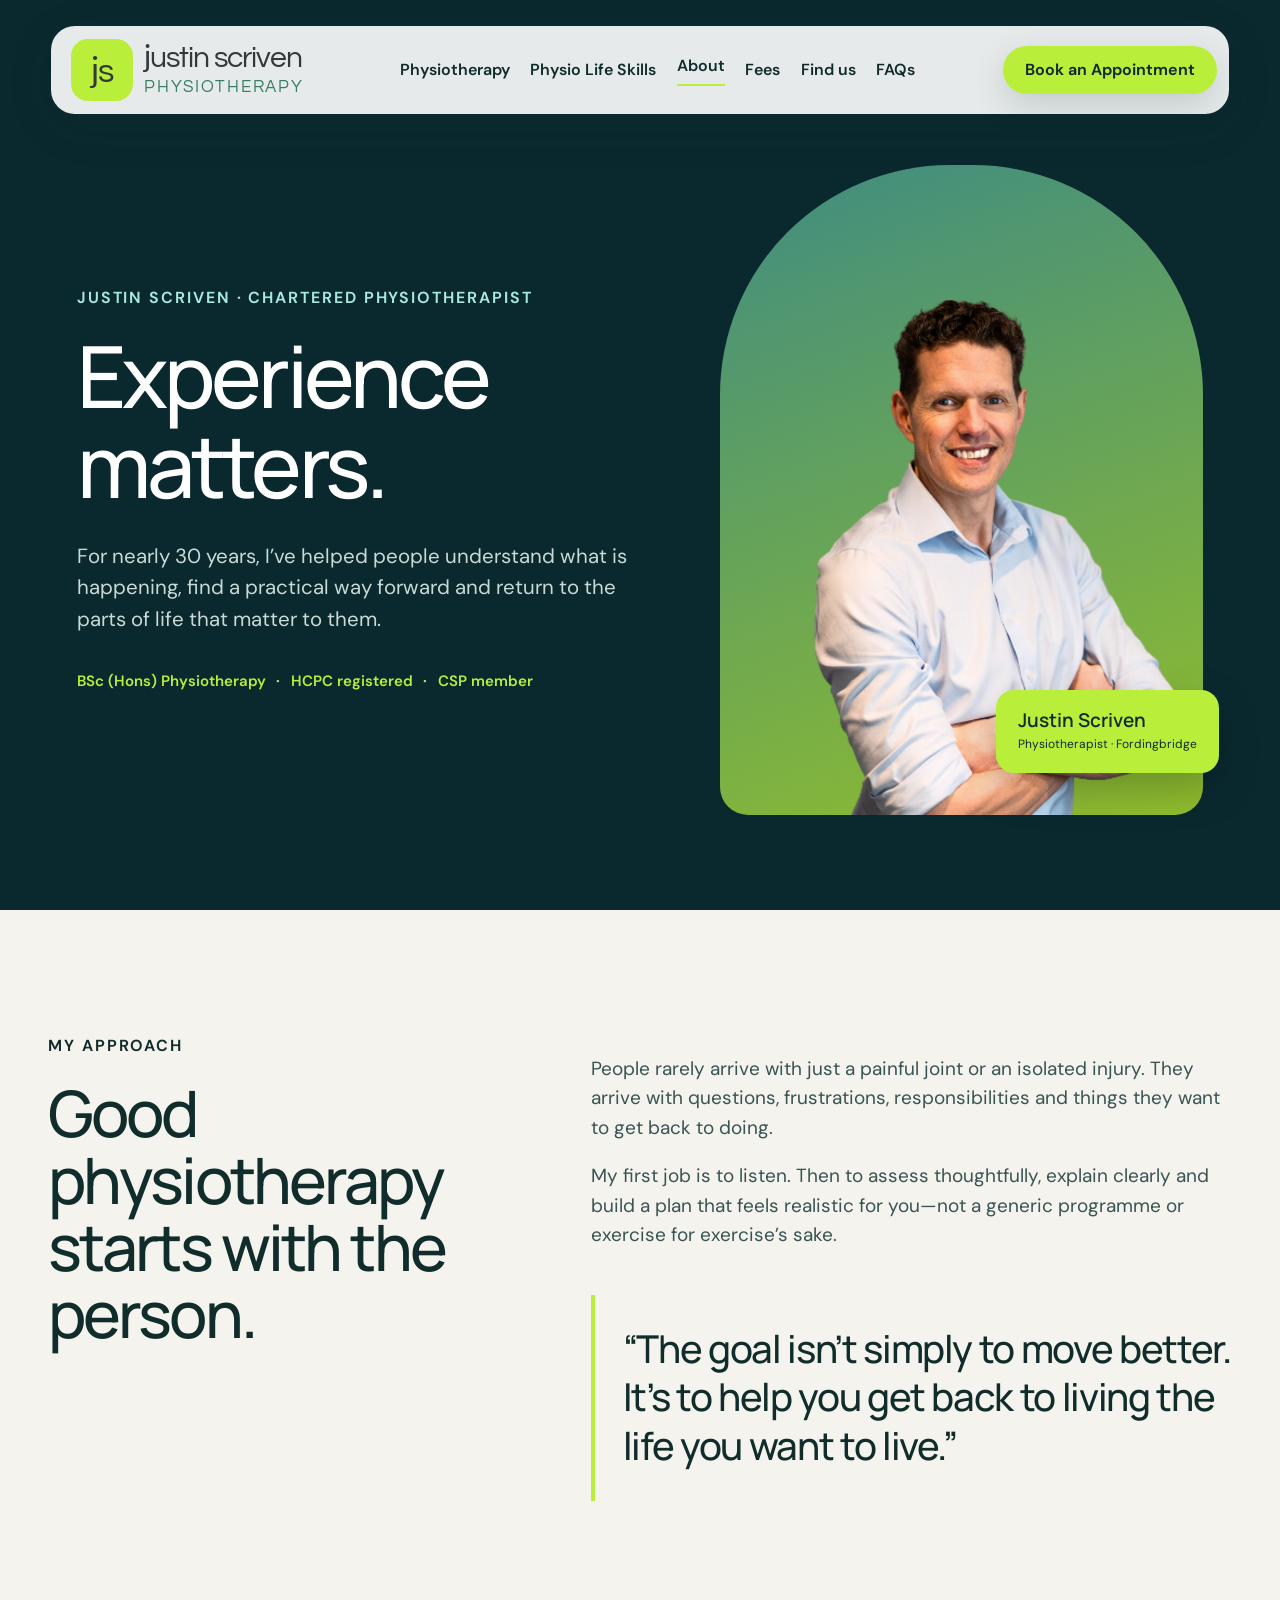
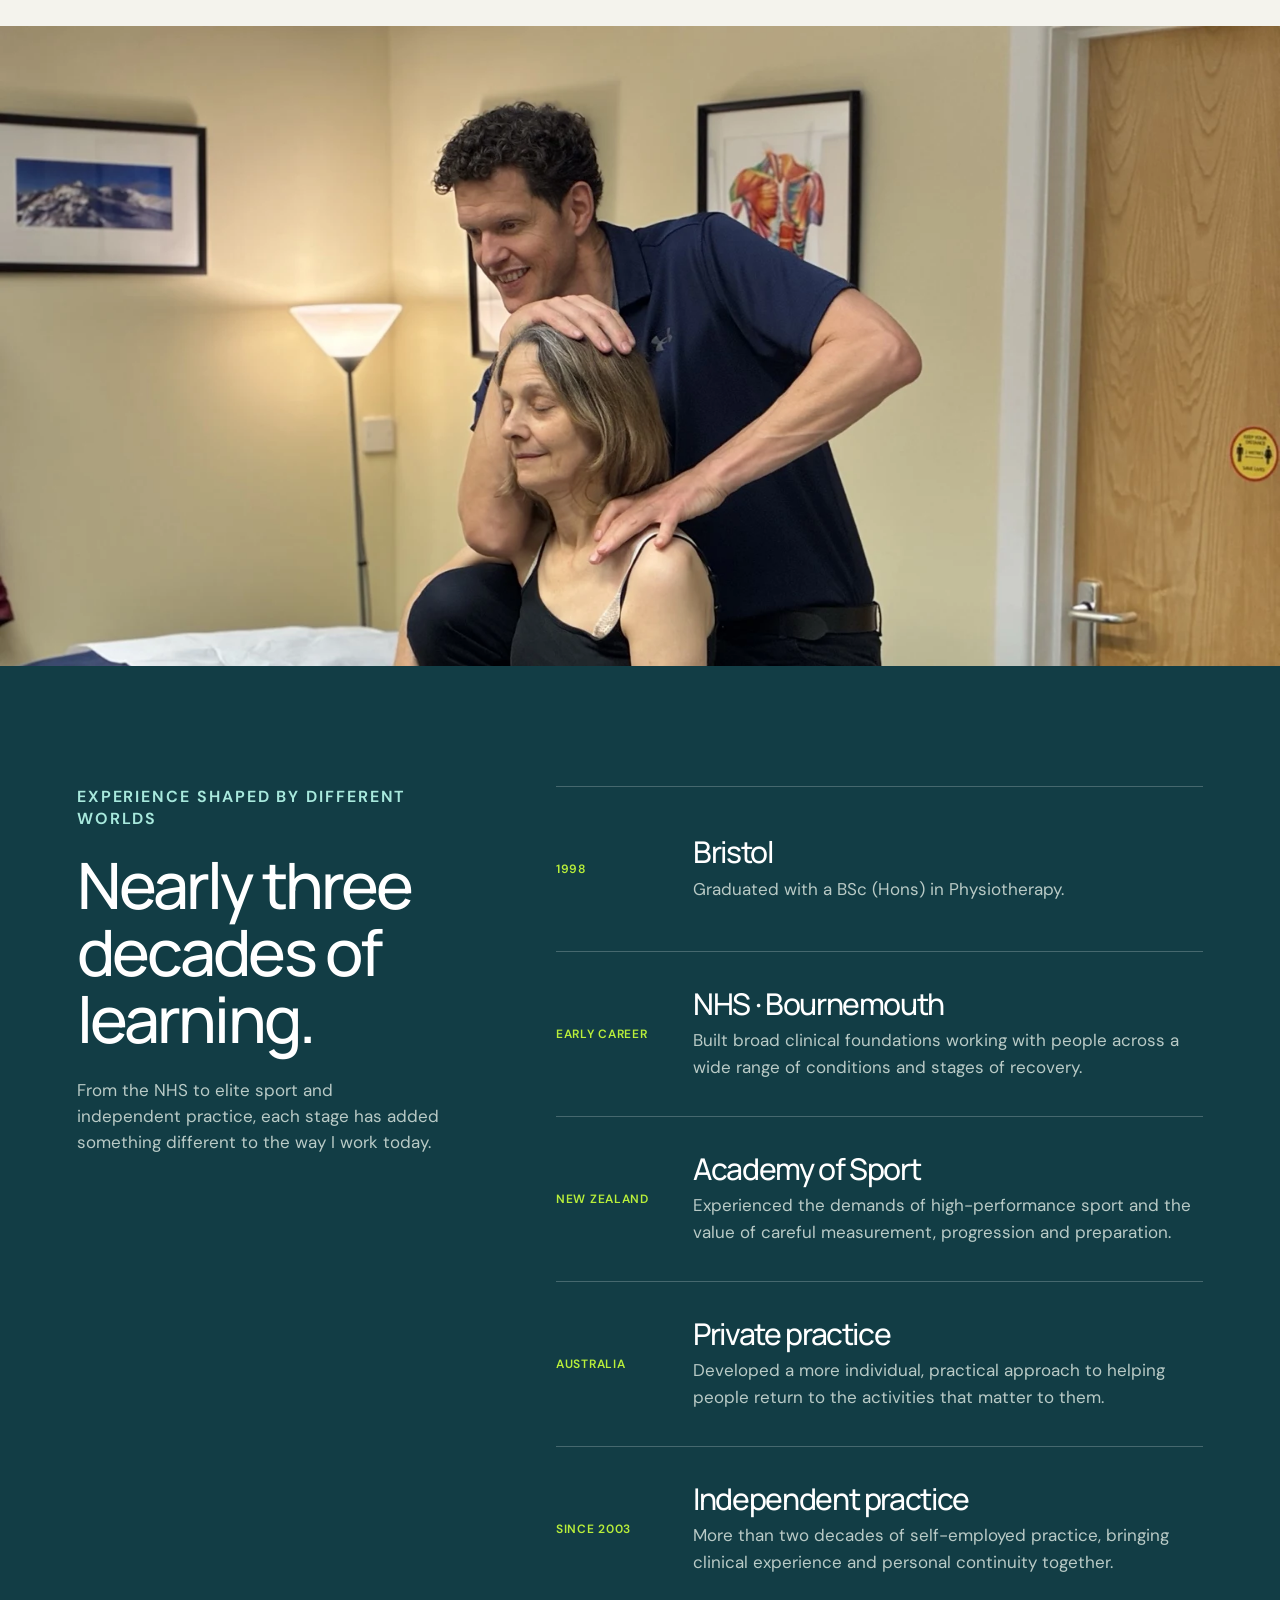
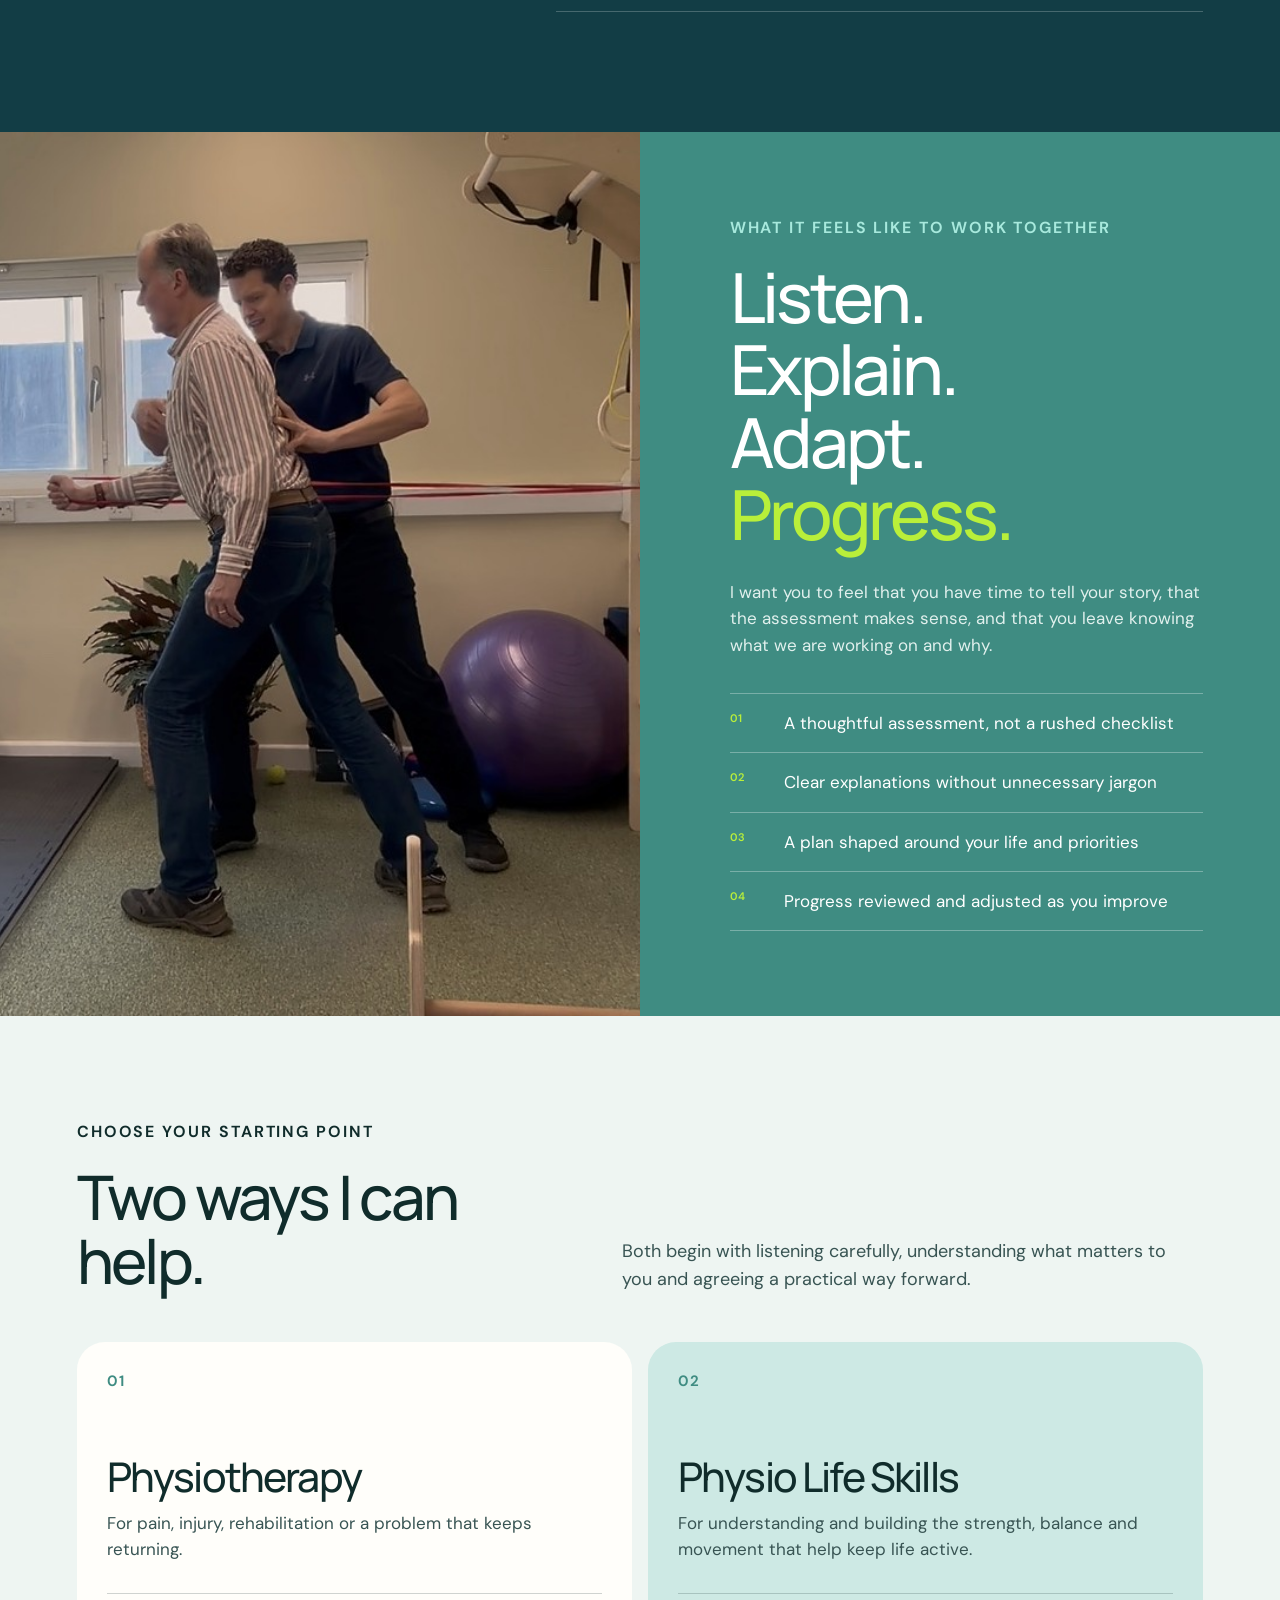
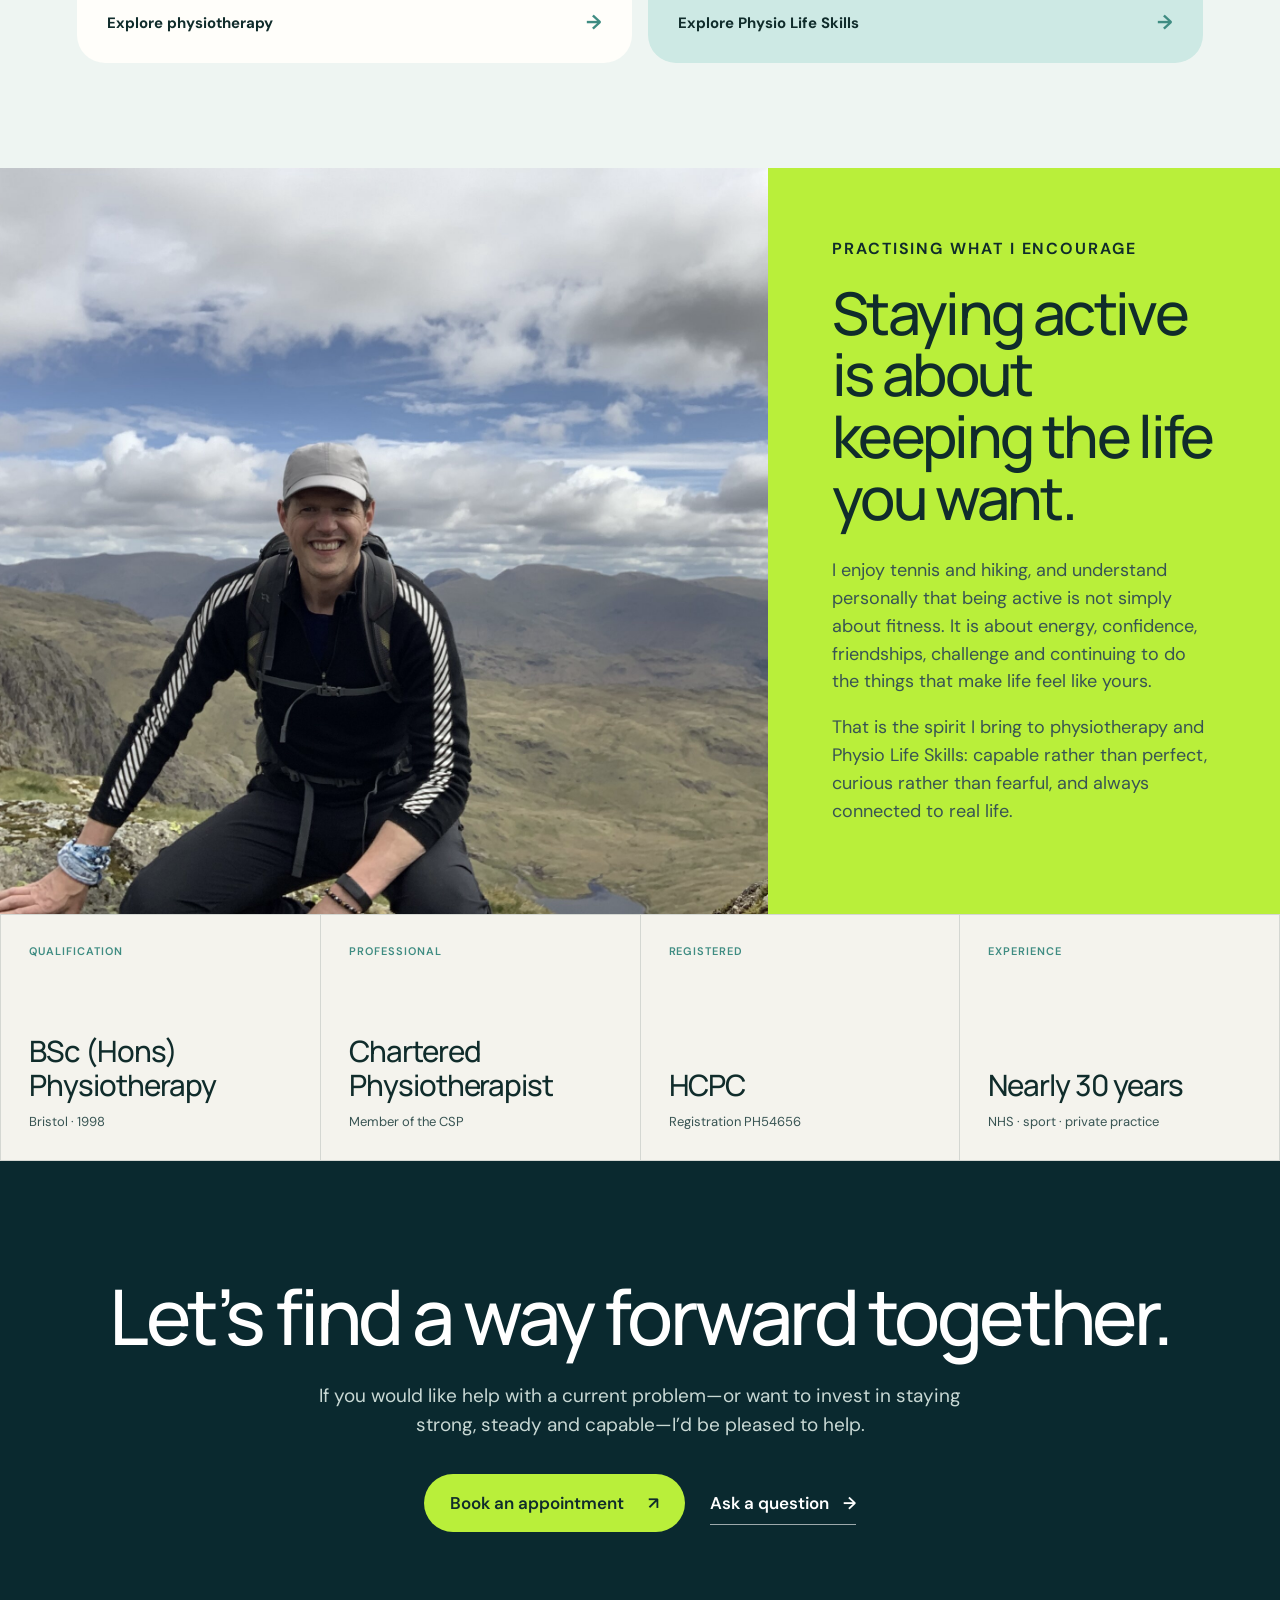
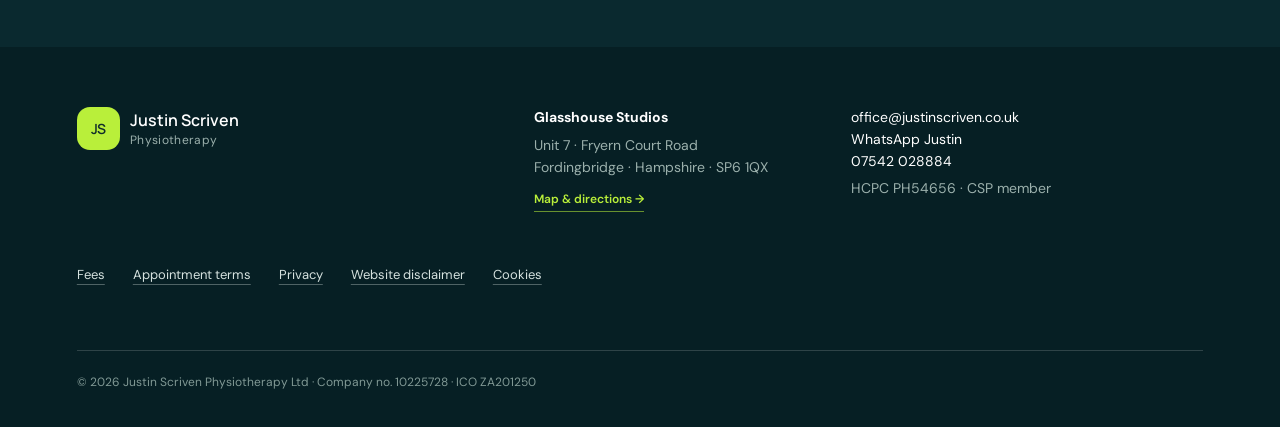
==== commit 81711648: "Add clinic WhatsApp and telephone contacts with booking-first homepage" ====
--- a/about.html
+++ b/about.html
@@ -115,7 +115,7 @@
             <h3>Physiotherapy</h3>
             <p>For pain, injury, rehabilitation or a problem that keeps returning.</p>
           </div>
-          <strong>Explore physiotherapy <span>→</span></strong>
+          <strong>Explore physiotherapy <span>&#x2192;&#xFE0E;</span></strong>
         </a>
         <a class="about-service-card about-service-life" href="physio-life-skills.html">
           <span class="about-service-number">02</span>
@@ -123,7 +123,7 @@
             <h3>Physio Life Skills</h3>
             <p>For understanding and building the strength, balance and movement that help keep life active.</p>
           </div>
-          <strong>Explore Physio Life Skills <span>→</span></strong>
+          <strong>Explore Physio Life Skills <span>&#x2192;&#xFE0E;</span></strong>
         </a>
       </div>
     </section>
@@ -152,16 +152,16 @@
       <h2>Let’s find a way forward together.</h2>
       <p>If you would like help with a current problem—or want to invest in staying strong, steady and capable—I’d be pleased to help.</p>
       <div>
-        <a class="button button-bright" href="https://justin-scriven-physiotherapy-limited.uk1.cliniko.com/bookings#service" target="_blank" rel="noopener">Book an appointment <span>↗</span></a>
-        <a class="text-link light-link" href="mailto:office@justinscriven.co.uk?subject=Enquiry%20for%20Justin">Ask a question <span>→</span></a>
+        <a class="button button-bright" href="https://justin-scriven-physiotherapy-limited.uk1.cliniko.com/bookings#service" target="_blank" rel="noopener">Book an appointment <span>&#x2197;&#xFE0E;</span></a>
+        <a class="text-link light-link" href="mailto:office@justinscriven.co.uk?subject=Enquiry%20for%20Justin">Ask a question <span>&#x2192;&#xFE0E;</span></a>
       </div>
     </section>
   </main>
 
   <footer>
     <a class="brand footer-brand" href="index.html"><span class="brand-mark">JS</span><span><strong>Justin Scriven</strong><small>Physiotherapy</small></span></a>
-    <a class="footer-location" href="directions.html"><strong>Glasshouse Studios</strong><span>Unit 7 · Fryern Court Road<br>Fordingbridge · Hampshire · SP6 1QX</span><small>Map &amp; directions →</small></a>
-    <div><a href="mailto:office@justinscriven.co.uk">office@justinscriven.co.uk</a><span>HCPC PH54656 · CSP member</span></div>
+    <a class="footer-location" href="directions.html"><strong>Glasshouse Studios</strong><span>Unit 7 · Fryern Court Road<br>Fordingbridge · Hampshire · SP6 1QX</span><small>Map &amp; directions &#x2192;&#xFE0E;</small></a>
+    <div class="footer-contact"><a href="mailto:office@justinscriven.co.uk">office@justinscriven.co.uk</a><a href="https://wa.me/447542028884" target="_blank" rel="noopener">WhatsApp Justin</a><a href="tel:+447542028884">07542 028884</a><span>HCPC PH54656 · CSP member</span></div>
     <div class="footer-legal"><a href="fees.html">Fees</a><a href="legal.html#appointments">Appointment terms</a><a href="legal.html#privacy">Privacy</a><a href="legal.html#disclaimer">Website disclaimer</a><a href="legal.html#cookies">Cookies</a></div>
     <p>© 2026 Justin Scriven Physiotherapy Ltd · Company no. 10225728 · ICO ZA201250</p>
   </footer>
--- a/styles.css
+++ b/styles.css
@@ -1461,3 +1461,234 @@
 .pls-assessment-heading-green { color: #285e45; }
 
 .pls-email-invite > div:first-child { align-self: start; }
+
+
+/* About page: mobile-only layout refinements (November 2026). */
+@media (max-width: 760px) {
+  body.about-page { overflow-x: clip; }
+  .about-page .about-hero {
+    width: 100%;
+    max-width: 100%;
+    box-sizing: border-box;
+    grid-template-columns: minmax(0, 1fr);
+    padding-top: 155px;
+    padding-right: 22px;
+    padding-left: 22px;
+    padding-bottom: 54px;
+  }
+  .about-page .about-hero-copy { min-width: 0; }
+  .about-page .about-hero h1 {
+    max-width: 100%;
+    font-size: clamp(43px, 10.5vw, 54px);
+    line-height: 1.08;
+    overflow-wrap: normal;
+  }
+  .about-page .about-portrait {
+    width: 100%;
+    max-width: 100%;
+    height: 420px;
+    min-width: 0;
+    margin-top: 8px;
+    overflow: hidden;
+    border-radius: 145px 145px 24px 24px;
+  }
+  .about-page .about-portrait img {
+    width: 100%;
+    max-width: 100%;
+    max-height: 100%;
+    object-fit: contain;
+    object-position: bottom center;
+  }
+  .about-page .about-portrait figcaption { right: 8px; bottom: 16px; }
+}
+
+
+/* Closer people-focused crop for the seated exercise photo on phones only. */
+@media (max-width: 760px) {
+  .life-page .pls-clinic-photo:has(img[src="assets/strength-rehab.jpg"]) {
+    aspect-ratio: 4 / 3;
+    overflow: hidden;
+  }
+  .life-page .pls-clinic-photo img[src="assets/strength-rehab.jpg"] {
+    width: 100%;
+    height: 100%;
+    aspect-ratio: auto;
+    object-fit: cover;
+    object-position: 46% 40%;
+    transform: scale(1.43);
+    transform-origin: 46% 43%;
+  }
+}
+
+
+/* About hero portrait: make Justin fill more of the green arch on mobile. */
+@media (max-width: 760px) {
+  .about-page .about-portrait img {
+    transform: scale(1.26);
+    transform-origin: center bottom;
+  }
+}
+
+
+/* Centre the final professional credential above the portrait on phones. */
+@media (max-width: 760px) {
+  .about-page .about-hero-facts span:last-child {
+    flex-basis: 100%;
+    text-align: center;
+  }
+  .about-page .about-hero-facts span:last-child b {
+    display: none;
+  }
+}
+
+
+/* Find Us: quieter video link and prominent satnav options near What3Words. */
+.directions-hero-links .directions-video-text-link {
+  display: inline-flex;
+  align-items: center;
+  gap: 12px;
+  padding: 9px 0 6px;
+  background: transparent;
+  border: 0;
+  border-bottom: 1px solid currentColor;
+  border-radius: 0;
+  box-shadow: none;
+  color: var(--lime);
+  font-weight: 600;
+  text-decoration: none;
+}
+.directions-hero-links .directions-video-text-link:hover { color: #d4ff72; }
+.directions-destination .destination-sat-nav { margin: 28px 0 0; }
+.directions-destination .destination-sat-nav h3 {
+  margin: 0 0 14px;
+  color: var(--lime);
+  font-size: clamp(18px, 2vw, 22px);
+  font-weight: 600;
+}
+.directions-destination .destination-sat-nav-links {
+  display: flex;
+  flex-wrap: wrap;
+  gap: 10px;
+}
+.directions-destination .destination-sat-nav .map-app-link {
+  min-width: 0;
+  flex: 1 1 150px;
+  max-width: 230px;
+  border-color: var(--lime);
+  background: var(--lime);
+  color: var(--navy-deep);
+}
+.directions-destination .destination-sat-nav .map-app-link:hover {
+  background: #d4ff72;
+  border-color: #d4ff72;
+}
+@media (max-width: 760px) {
+  .directions-hero-links { justify-items: start; }
+  .directions-hero-links .directions-jump { text-align: left; }
+  .directions-destination .destination-sat-nav .map-app-link {
+    padding-inline: 14px;
+    font-size: 14px;
+  }
+}
+
+
+/* Find Us satnav: equal-weight outlined pill buttons beneath What3Words. */
+.directions-destination .destination-sat-nav {
+  width: 100%;
+  margin-top: 28px;
+  text-align: center;
+}
+.directions-destination .destination-sat-nav h3 {
+  color: #fff;
+  text-align: center;
+}
+.directions-destination .destination-sat-nav-links {
+  display: flex;
+  align-items: stretch;
+  justify-content: center;
+  flex-wrap: wrap;
+  gap: 12px;
+}
+.directions-destination .destination-sat-nav .map-app-link,
+.directions-destination .destination-sat-nav .map-app-link-apple {
+  box-sizing: border-box;
+  flex: 1 1 155px;
+  max-width: 230px;
+  min-height: 56px;
+  border: 2px solid var(--lime);
+  border-radius: 999px;
+  background: transparent;
+  color: var(--lime);
+  box-shadow: none;
+  font-weight: 600;
+}
+.directions-destination .destination-sat-nav .map-app-link:hover,
+.directions-destination .destination-sat-nav .map-app-link-apple:hover {
+  border-color: var(--lime);
+  background: rgba(190, 255, 45, .12);
+  color: var(--lime);
+}
+@media (max-width: 430px) {
+  .directions-destination .destination-sat-nav-links { gap: 10px; }
+  .directions-destination .destination-sat-nav .map-app-link {
+    min-width: 0;
+    padding-inline: 13px;
+    font-size: 14px;
+  }
+}
+
+
+/* Physiotherapy hero: small-screen spacing, portrait crop and centred credentials. */
+@media (max-width: 760px) {
+  .physio-hero h1 > em {
+    display: block;
+    margin-top: 20px;
+  }
+  .physio-hero .physio-hero-image img {
+    transform: scale(1.14);
+    transform-origin: center 43%;
+  }
+  .physio-hero .hero-foot {
+    width: 100%;
+    align-items: center;
+    text-align: center;
+  }
+  .physio-hero .hero-foot span { display: block; text-align: center; }
+}
+
+
+/* Find Us: more breathing room under satnav heading and white button labels. */
+.directions-destination .destination-sat-nav h3 {
+  margin-bottom: 26px;
+}
+.directions-destination .destination-sat-nav .map-app-link,
+.directions-destination .destination-sat-nav .map-app-link-apple {
+  color: #fff;
+}
+.directions-destination .destination-sat-nav .map-app-link:hover,
+.directions-destination .destination-sat-nav .map-app-link-apple:hover {
+  color: #fff;
+}
+
+
+/* Find Us: bring the Map heading slightly closer to the preceding dark green section. */
+@media (max-width: 760px) {
+  .map-section { padding-top: 54px; }
+}
+
+
+/* Keep Menu left and Book right when the mobile header collapses on scroll. */
+@media (max-width: 760px) {
+  .site-header.is-compact .nav-shell {
+    width: 100%;
+    justify-content: space-between;
+  }
+  .site-header.is-compact .menu-button {
+    order: 0;
+    margin-right: auto;
+  }
+  .site-header.is-compact .compact-book {
+    order: 1;
+    margin-left: auto;
+  }
+}
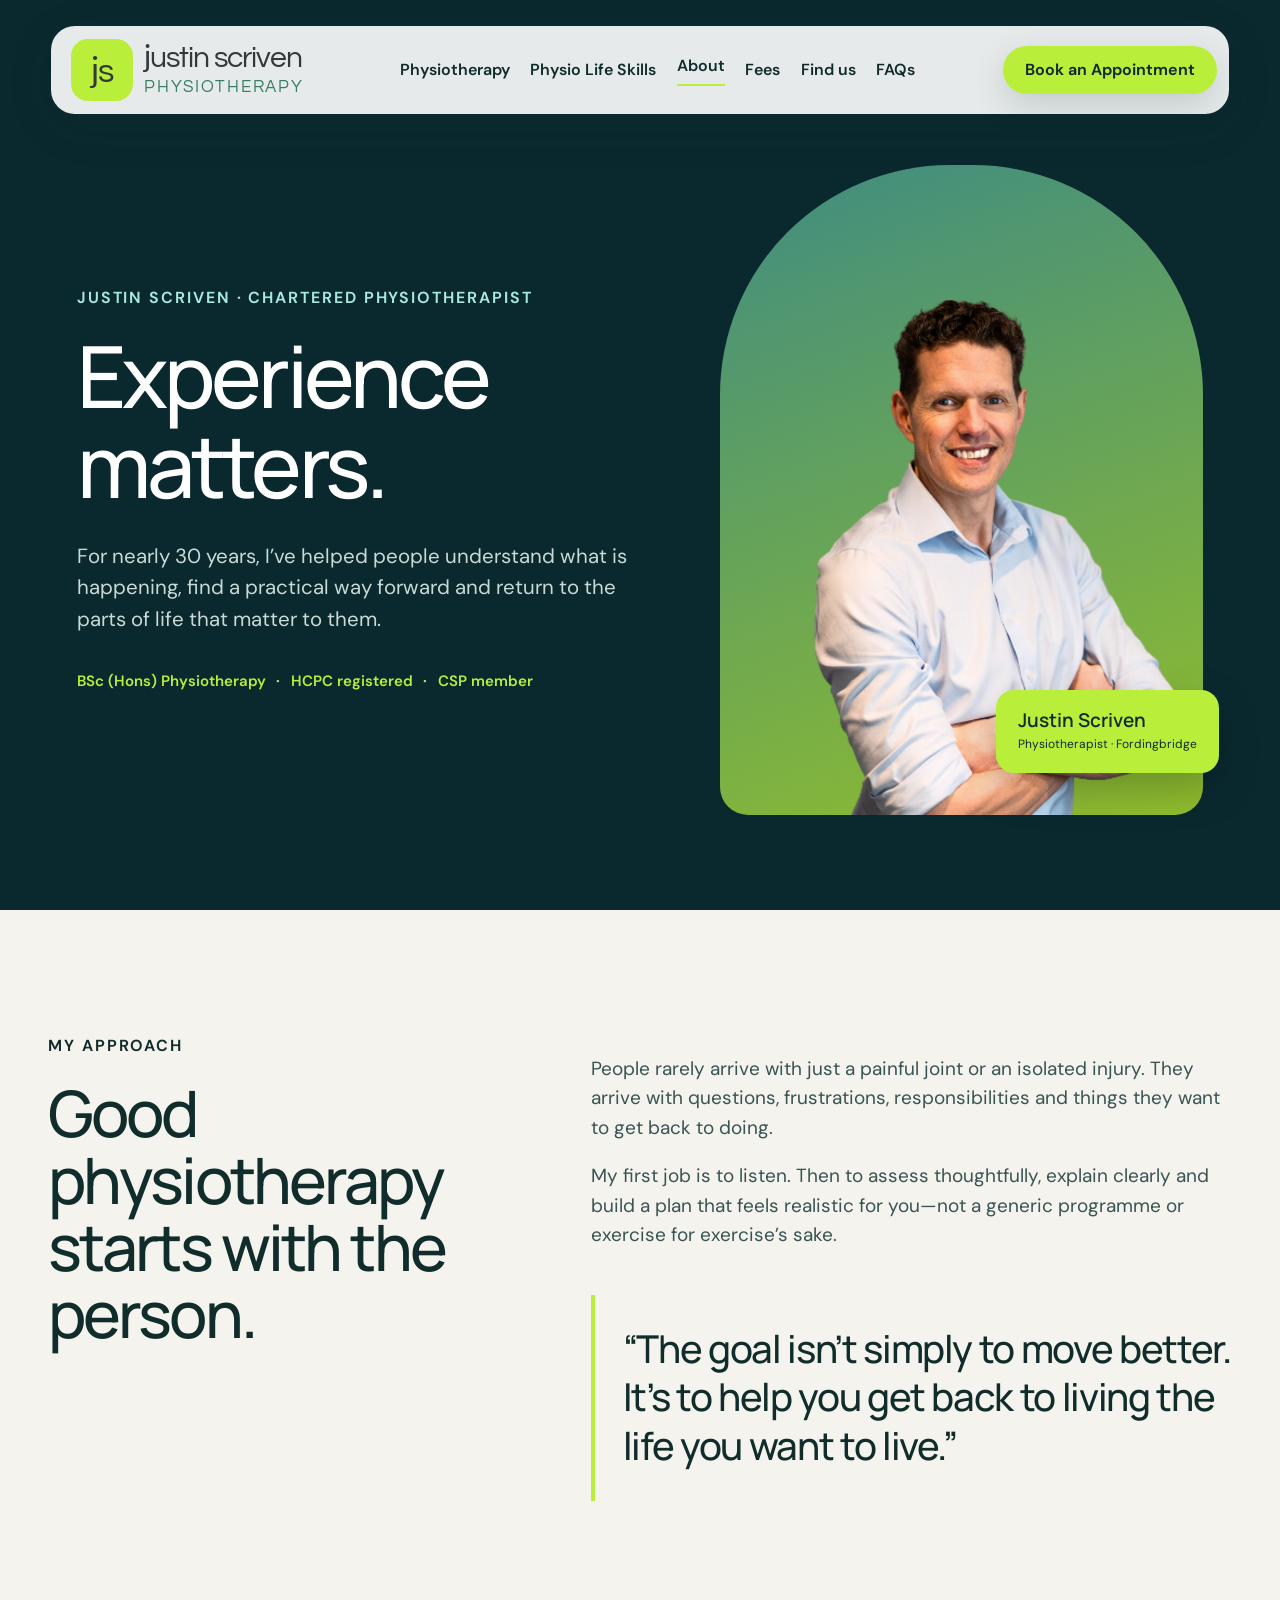
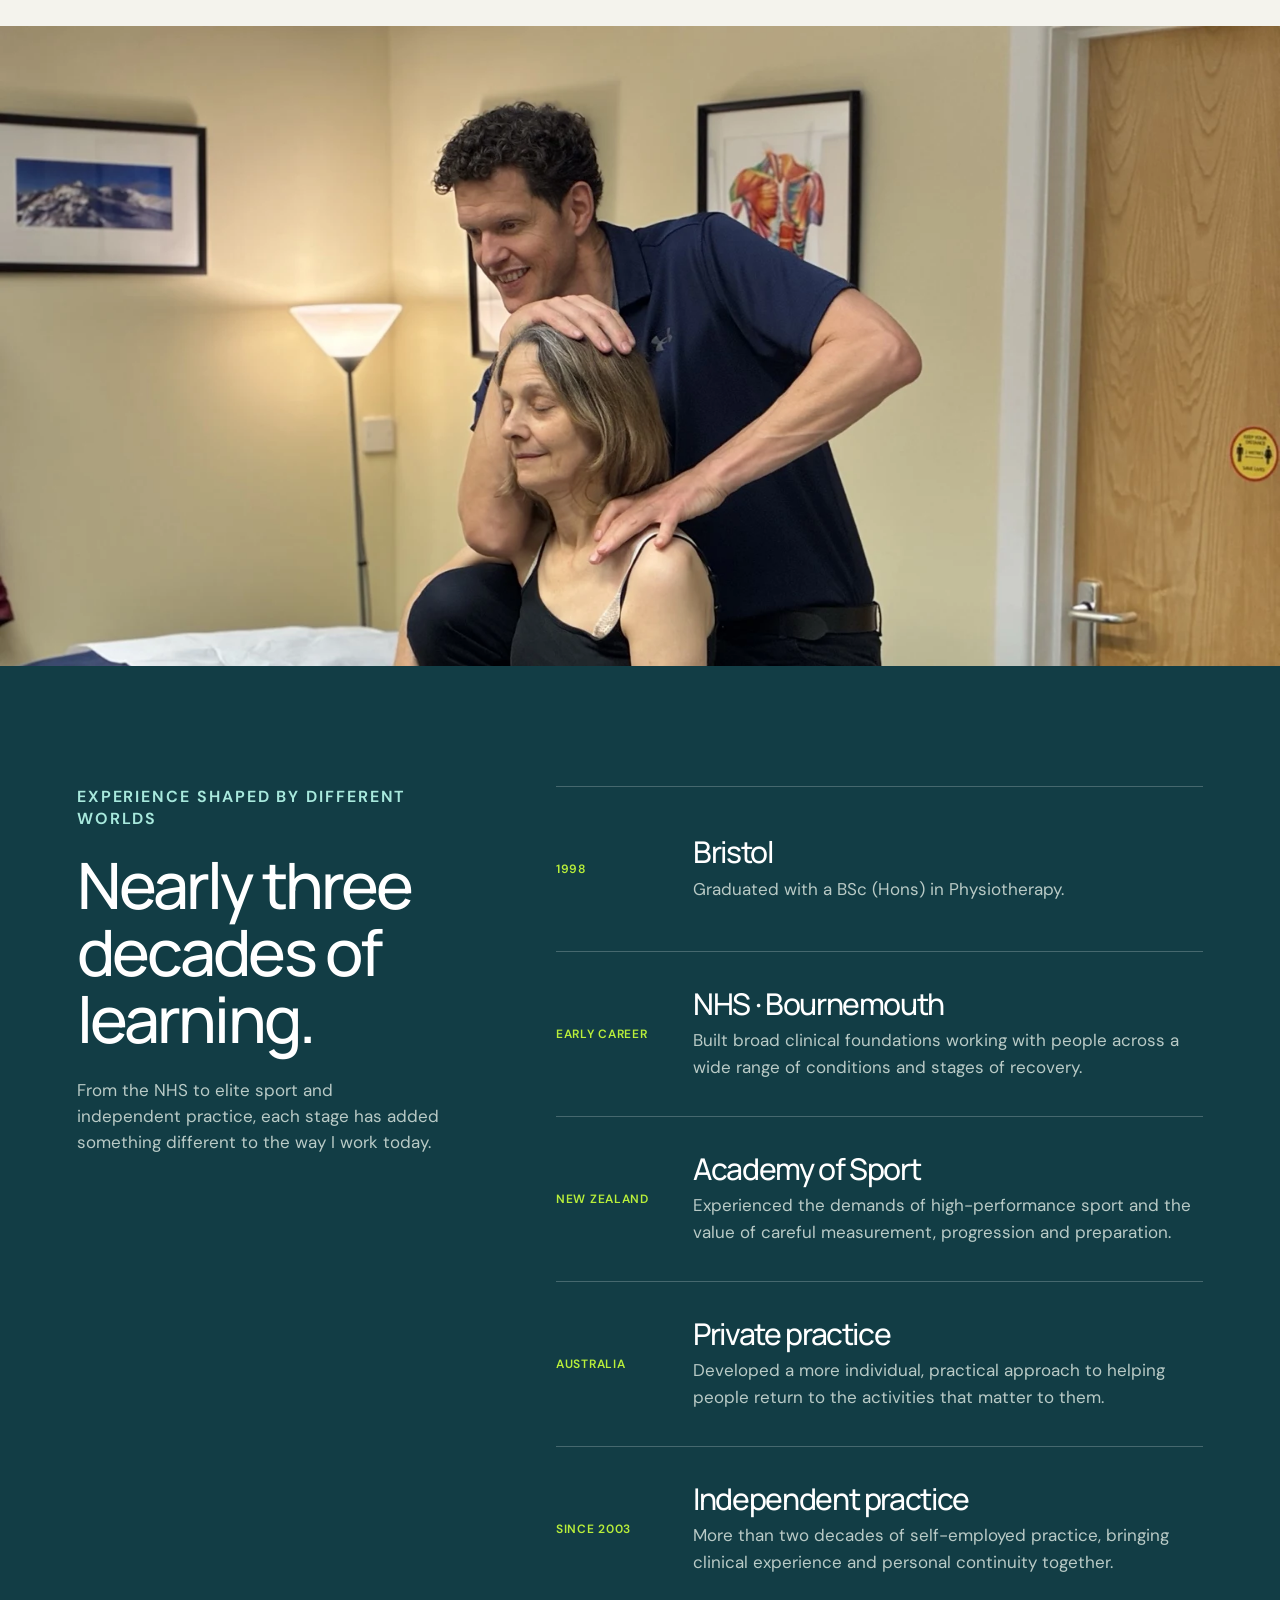
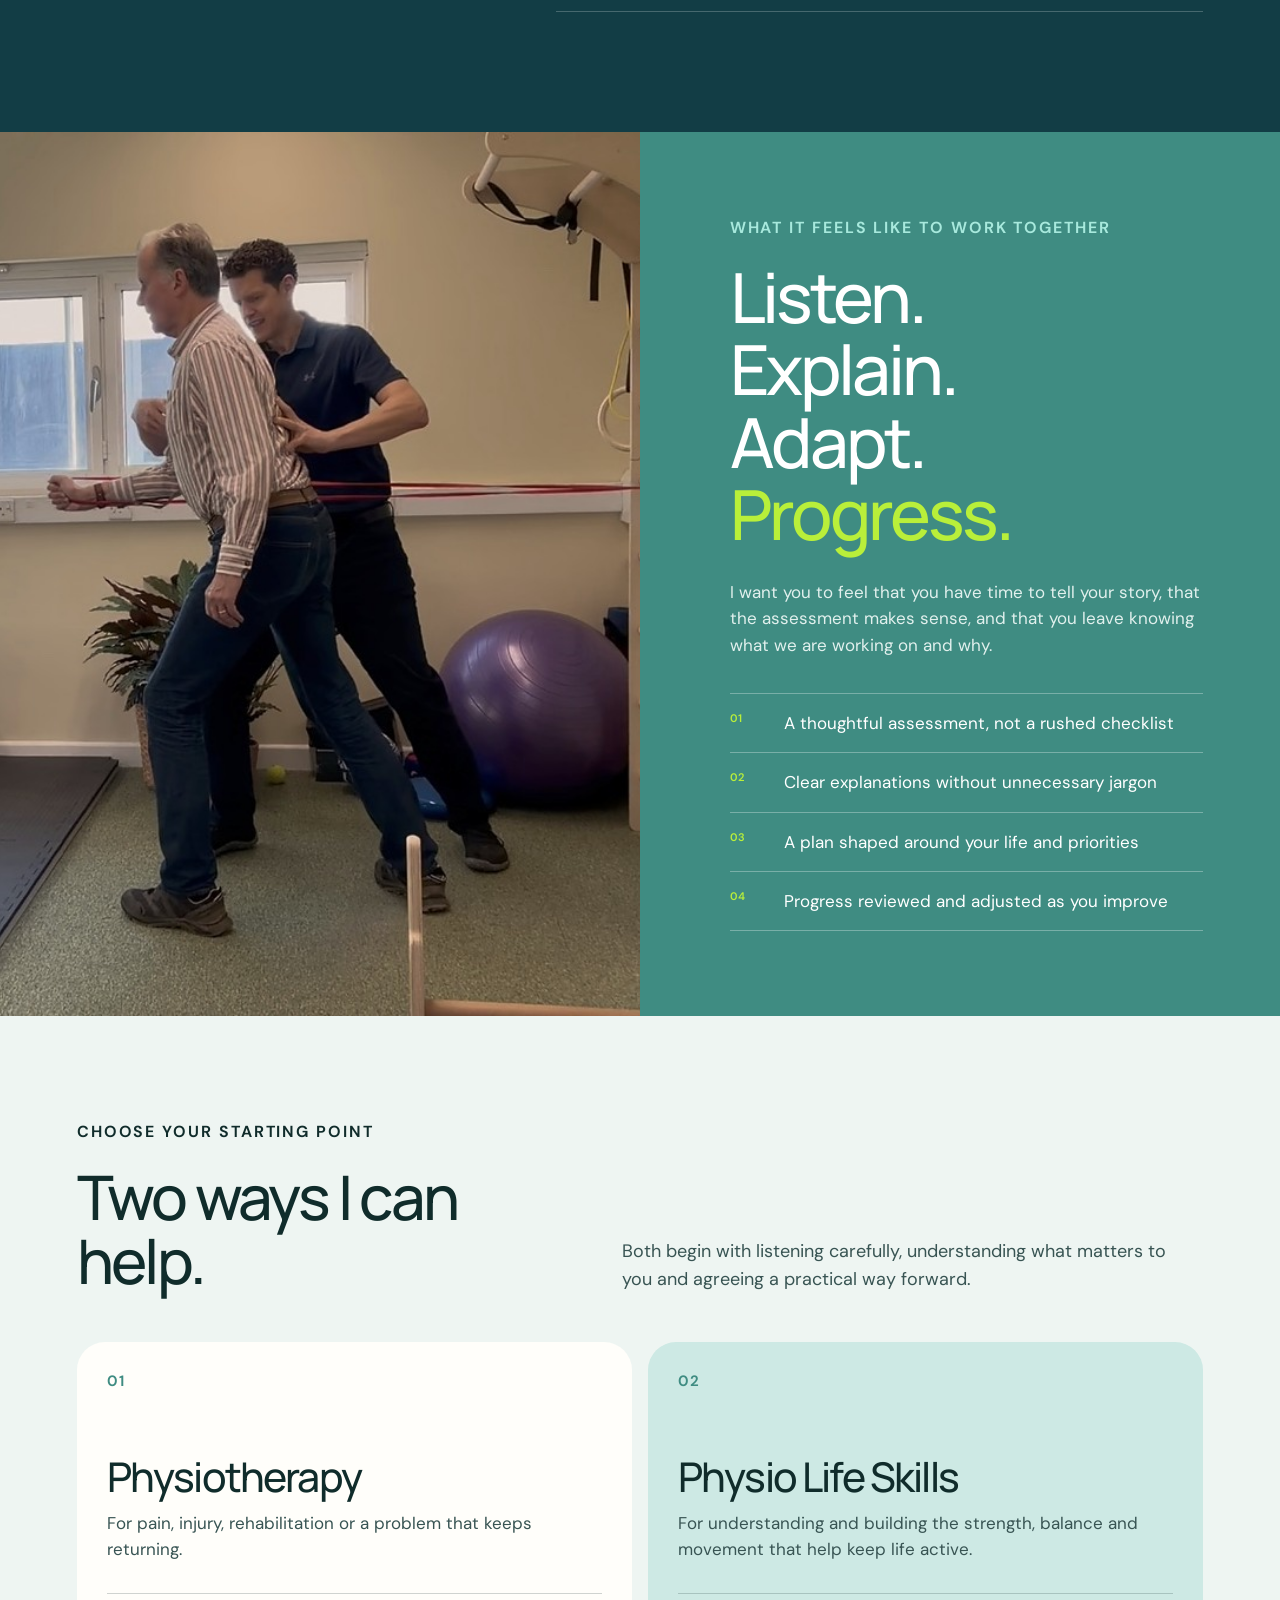
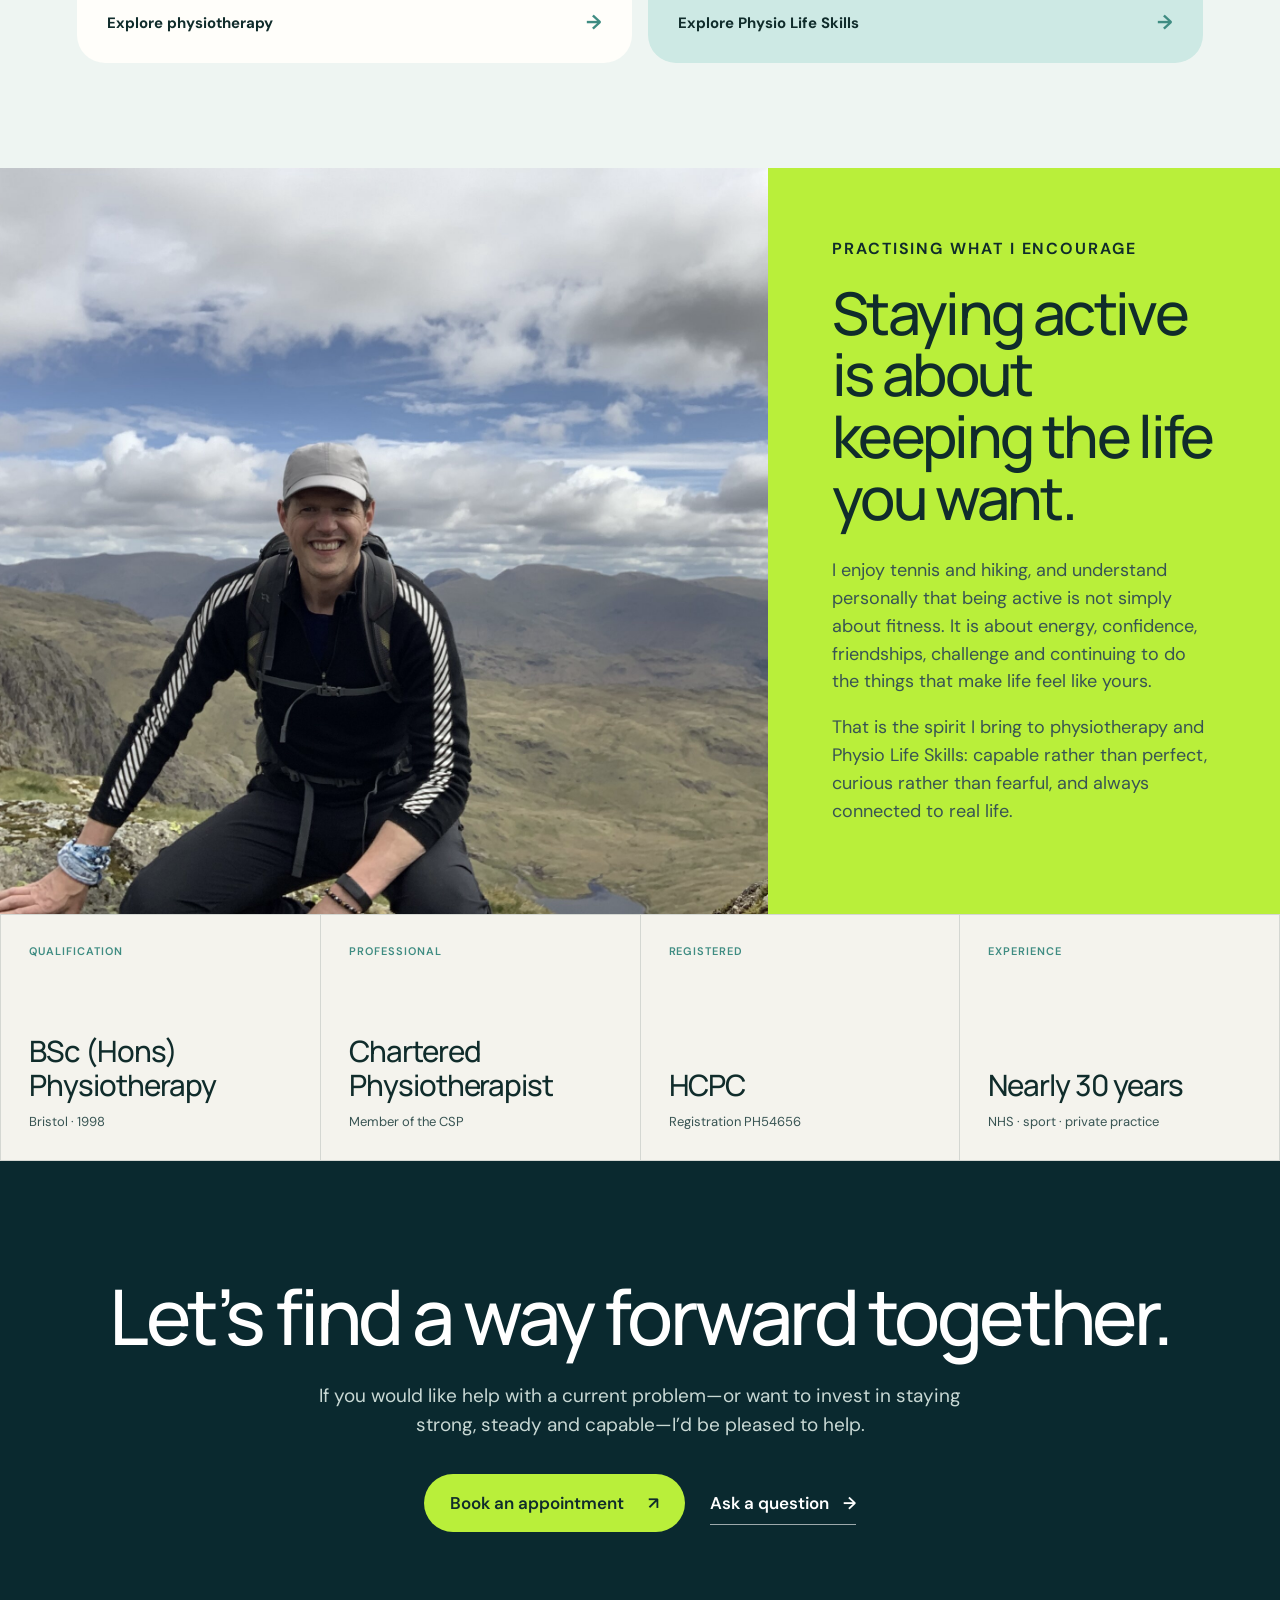
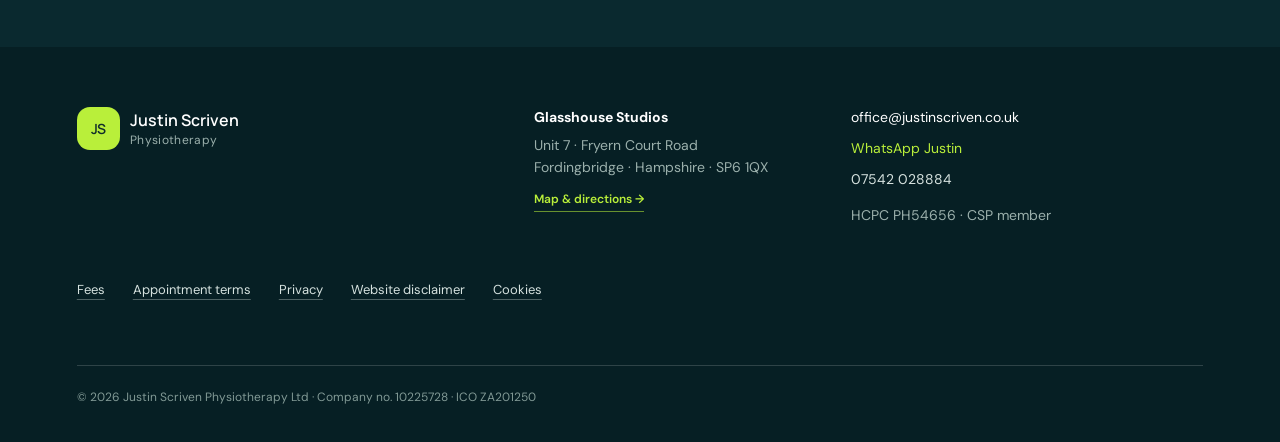
==== commit 637ac2e8: "Polish page SEO metadata and set canonical URL" ====
--- a/about.html
+++ b/about.html
@@ -5,6 +5,7 @@
   <meta name="viewport" content="width=device-width, initial-scale=1">
   <meta name="description" content="Meet Justin Scriven, Chartered Physiotherapist in Fordingbridge. Nearly 30 years of experience across the NHS, elite sport and private practice.">
   <title>About Justin | Justin Scriven Physiotherapy</title>
+  <link rel="canonical" href="https://justinscriven.co.uk/about.html">
   <link rel="preconnect" href="https://fonts.googleapis.com">
   <link rel="preconnect" href="https://fonts.gstatic.com" crossorigin>
   <link href="https://fonts.googleapis.com/css2?family=DM+Sans:wght@400;500;600&family=Manrope:wght@400;500;600&display=swap" rel="stylesheet">
--- a/styles.css
+++ b/styles.css
@@ -1692,3 +1692,248 @@
     margin-left: auto;
   }
 }
+
+
+/* Contact redesign: booking first, WhatsApp second, telephone discreet. */
+.contact.contact-reception {
+  padding: clamp(70px, 8vw, 112px) 22px;
+  text-align: left;
+  background: #eaf2ed;
+  color: var(--ink);
+}
+.contact-reception-inner { max-width: 1010px; margin: 0 auto; }
+.contact-reception .eyebrow { color: #367e64; font-weight: 700; }
+.contact-reception h2 {
+  margin: 8px 0 16px;
+  font-size: clamp(42px, 5vw, 64px);
+  line-height: 1.08;
+}
+.contact.contact-reception .contact-reception-intro {
+  max-width: 730px;
+  margin: 0 0 34px;
+  color: #465b57;
+  font-size: clamp(17px, 1.65vw, 19px);
+  line-height: 1.6;
+}
+.contact-reception-grid {
+  display: grid;
+  grid-template-columns: repeat(2,minmax(0,1fr));
+  gap: 20px;
+}
+.contact-reception-card {
+  display: flex;
+  flex-direction: column;
+  gap: 16px;
+  padding: clamp(22px,3vw,36px);
+  border-radius: 24px;
+  min-width: 0;
+}
+.contact-reception-book { background: #dcebbf; }
+.contact-reception-whatsapp { background: #fff; border: 1px solid #d0ddd4; }
+.contact-reception-card h3,.contact-reception-phone h3 { margin: 0; font-size: clamp(22px,2.4vw,27px); line-height: 1.25; }
+.contact.contact-reception .contact-reception-card p {
+  flex: 1;
+  margin: 0;
+  max-width: none;
+  color: #455b54;
+  font-size: 16px;
+  line-height: 1.55;
+}
+.contact-reception-action {
+  display: inline-flex;
+  justify-content: space-between;
+  align-items: center;
+  gap: 14px;
+  width: fit-content;
+  max-width: 100%;
+  min-height: 48px;
+  padding: 12px 22px;
+  border-radius: 99px;
+  font-weight: 700;
+  font-size: 15px;
+  text-decoration: none;
+}
+.contact-reception-book-action { background: var(--lime); color: var(--ink); }
+.contact-reception-book-action:hover { background: #cef978; }
+.contact-reception-whatsapp-action { background: #eaf2ed; color: #1c5549; }
+.contact-reception-whatsapp-action:hover { background: #d6e8db; }
+.contact-reception-phone {
+  display: flex;
+  justify-content: space-between;
+  align-items: center;
+  gap: 24px;
+  margin-top: 22px;
+  padding: 27px 6px 0;
+  border-top: 1px solid #cddbd1;
+}
+.contact-reception-phone h3 { font-size: 19px; }
+.contact.contact-reception .contact-reception-phone p {
+  max-width: 610px;
+  margin: 7px 0 0;
+  color: #52655e;
+  font-size: 15px;
+  line-height: 1.55;
+}
+.contact-reception-phone > a {
+  white-space: nowrap;
+  color: #285a4d;
+  font-size: 17px;
+  font-weight: 700;
+  text-underline-offset: 4px;
+}
+footer .footer-contact { gap: 9px; }
+footer .footer-contact a { width: fit-content; overflow-wrap: anywhere; }
+footer .footer-contact a:nth-of-type(2) { color: var(--lime); }
+footer .footer-contact a:nth-of-type(3) { color: #d6e2df; }
+.directions-contact-choices {
+  padding: clamp(64px,7vw,95px) 22px;
+  background: #eaf2ed;
+  color: var(--ink);
+}
+.directions-contact-choices-inner { max-width: 950px; margin: 0 auto; text-align: center; }
+.directions-contact-choices h2 { margin: 0 0 14px; font-size: clamp(38px,4.5vw,56px); }
+.directions-contact-choices p { max-width: 660px; margin: 0 auto 27px; color: #52655e; font-size: 18px; line-height: 1.55; }
+.directions-contact-choices-actions { display: flex; justify-content: center; align-items: center; flex-wrap: wrap; gap: 18px 34px; }
+.directions-contact-whatsapp {
+  display: inline-flex;
+  align-items: center;
+  gap: 18px;
+  min-height: 50px;
+  padding: 12px 23px;
+  border-radius: 99px;
+  background: #dcebbf;
+  color: #225347;
+  font-weight: 700;
+}
+.directions-contact-whatsapp:hover { background: #cef978; }
+.directions-contact-phone { color: #52655e; font-size: 15px; }
+.directions-contact-phone a { display: inline-block; color: #285a4d; font-weight: 700; text-underline-offset: 4px; }
+@media (max-width: 700px) {
+  .contact.contact-reception { padding: 70px 20px; }
+  .contact-reception-grid { grid-template-columns: 1fr; gap: 14px; }
+  .contact-reception-card { padding: 25px 22px; }
+  .contact-reception-phone { align-items: flex-start; flex-direction: column; gap: 14px; }
+  .directions-contact-choices-actions { flex-direction: column; gap: 18px; }
+}
+
+
+/* Slightly larger, easier-to-read contact card copy and headings. */
+.contact.contact-reception .contact-reception-card h3 {
+  font-size: clamp(25px, 2.9vw, 31px);
+}
+.contact.contact-reception .contact-reception-card p {
+  font-size: 18px;
+  line-height: 1.6;
+}
+.contact.contact-reception .contact-reception-action {
+  font-size: 17px;
+}
+.contact.contact-reception .contact-reception-phone h3 {
+  font-size: 22px;
+}
+.contact.contact-reception .contact-reception-phone p {
+  font-size: 17px;
+  line-height: 1.6;
+}
+@media (max-width: 700px) {
+  .contact.contact-reception .contact-reception-card h3 { font-size: 26px; }
+}
+
+
+/* Homepage mobile: one set of actions, visually moved below the portrait. */
+@media (max-width: 760px) {
+  .hero.home-hero {
+    display: flex;
+    flex-direction: column;
+    align-items: stretch;
+  }
+  .home-hero .hero-copy {
+    display: contents;
+  }
+  .home-hero .home-purpose-title { order: 1; }
+  .home-hero .home-hero-location { order: 2; }
+  .home-hero .hero-copy > .intro {
+    order: 3;
+    margin-bottom: 0;
+  }
+  .home-hero .soft-hero-photo {
+    order: 4;
+    margin: 22px auto 0;
+    width: min(100%, 430px);
+    min-height: 0;
+  }
+  .home-hero .hero-copy > .hero-actions {
+    order: 5;
+    display: flex;
+    justify-content: center;
+    flex-wrap: wrap;
+    gap: 12px;
+    margin-top: 34px;
+    width: 100%;
+  }
+  .home-hero .hero-copy > .hero-reassurance {
+    order: 6;
+    display: block;
+    padding-left: 0;
+    margin: 18px 0 0;
+    text-align: center;
+  }
+  .home-hero > .hero-foot { display: none; }
+}
+
+
+/* Mobile homepage trial: matching centred section headings and contact titles. */
+@media (max-width: 760px) {
+  .home-hero ~ .about .home-personal-title,
+  .reviews-home .reviews-heading h2,
+  .home-experience h2,
+  .home-comprehensive h2 {
+    font-size: clamp(36px, 9.2vw, 42px);
+    line-height: 1.13;
+    text-align: center;
+    max-width: 100%;
+    margin-left: auto;
+    margin-right: auto;
+  }
+  .contact.contact-reception #get-in-touch-heading,
+  .contact.contact-reception .contact-reception-card h3,
+  .contact.contact-reception .contact-reception-phone h3 {
+    text-align: center;
+  }
+}
+
+
+/* Centre all homepage call-to-action buttons on phones; keep larger layouts unchanged. */
+@media (max-width: 760px) {
+  .home-hero .hero-actions,
+  .home-experience .home-approach-actions,
+  .home-comprehensive .home-approach-actions {
+    justify-content: center;
+  }
+  .home-services .home-service-card-copy > span { justify-self: center; }
+  .home-hero .hero-actions .button,
+  .home-hero ~ .about .home-personal-action,
+  .home-experience .home-approach-actions .button {
+    margin-left: auto;
+    margin-right: auto;
+    text-align: center;
+  }
+  .home-hero ~ .about .about-copy { text-align: center; }
+  .home-experience .home-approach-actions .button { justify-content: center; }
+  .contact.contact-reception .contact-reception-action {
+    margin-left: auto;
+    margin-right: auto;
+  }
+}
+
+
+/* Centre clinic telephone number below the homepage contact cards on mobile only. */
+@media (max-width: 760px) {
+  .contact.contact-reception .contact-reception-phone > a {
+    display: block;
+    width: 100%;
+    text-align: center;
+    margin-left: auto;
+    margin-right: auto;
+  }
+}
